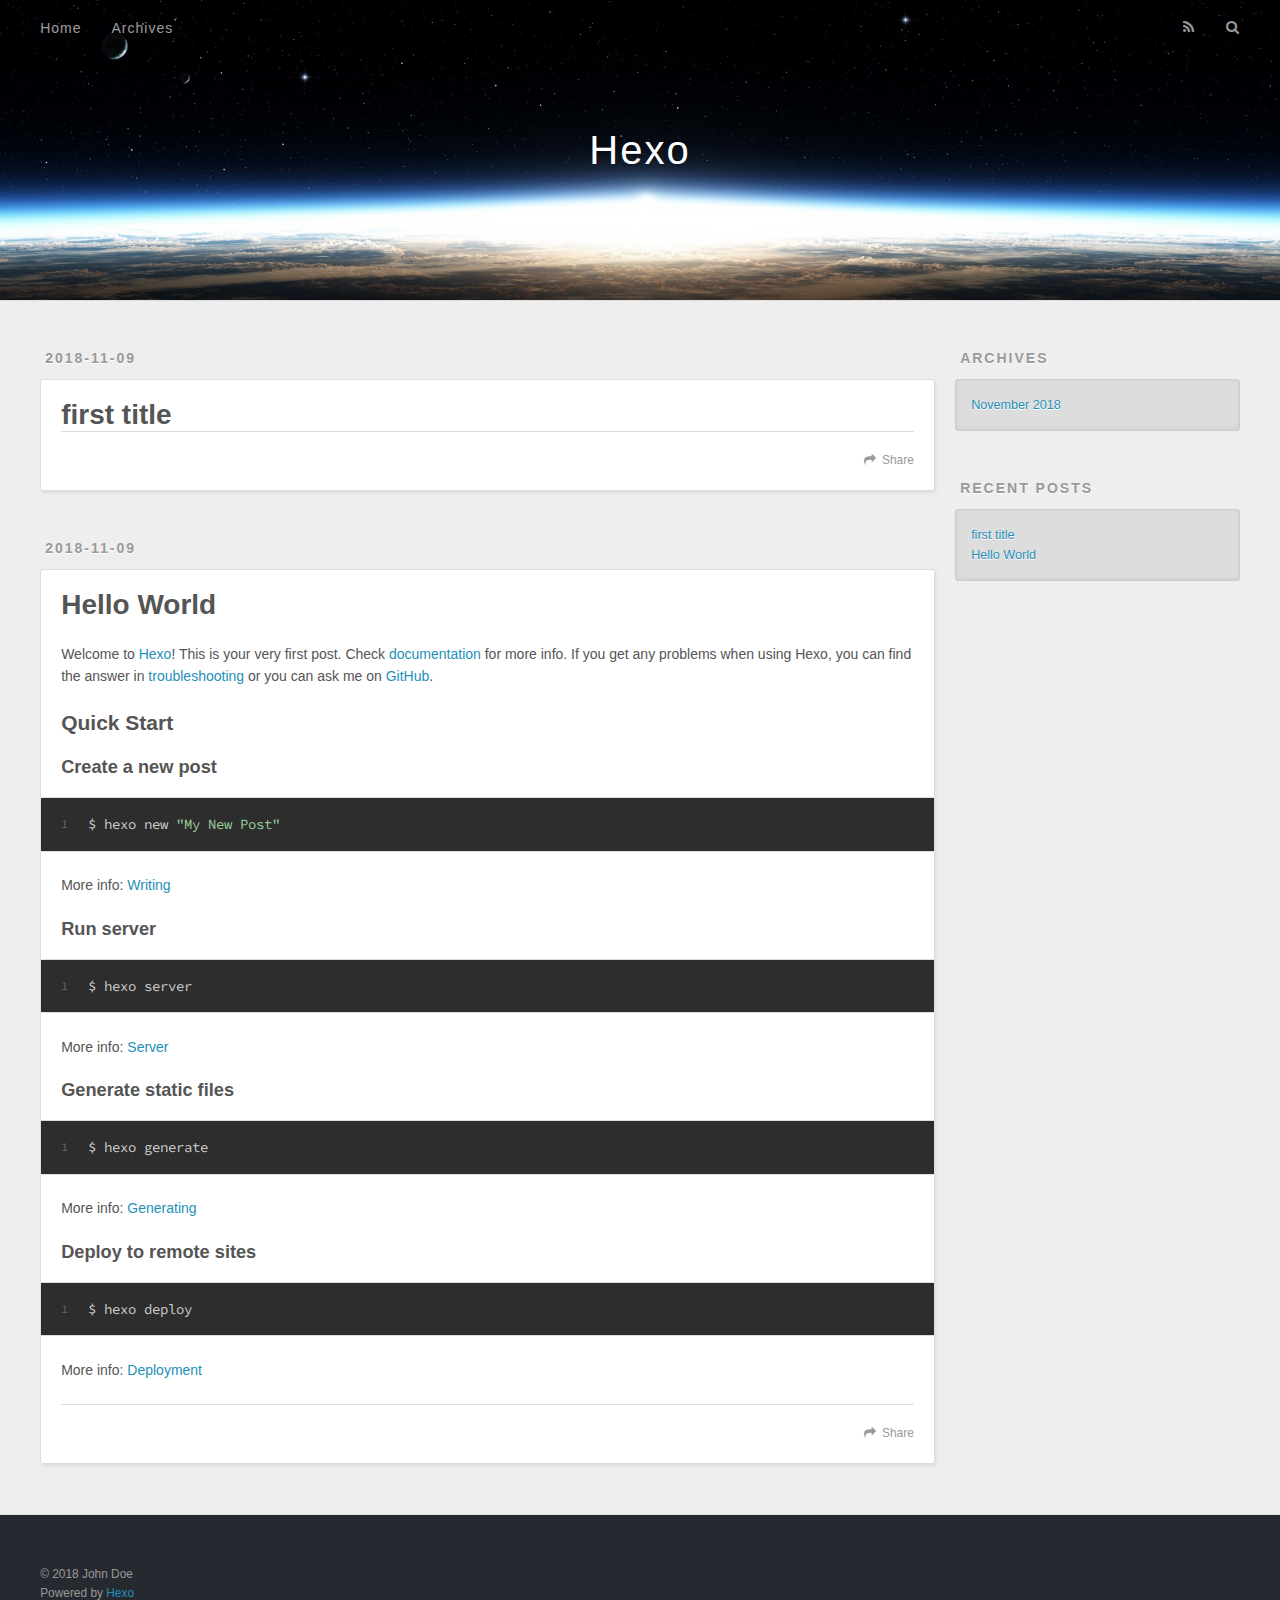
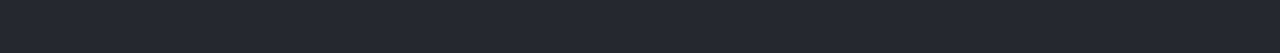
==== index.html @ 7f6982c3 "Site updated: 2018-11-09 21:50:42" ====
<!DOCTYPE html>
<html>
<head><meta name="generator" content="Hexo 3.8.0">
  <meta charset="utf-8">
  

  
  <title>Hexo</title>
  <meta name="viewport" content="width=device-width, initial-scale=1, maximum-scale=1">
  <meta property="og:type" content="website">
<meta property="og:title" content="Hexo">
<meta property="og:url" content="http://yoursite.com/index.html">
<meta property="og:site_name" content="Hexo">
<meta property="og:locale" content="default">
<meta name="twitter:card" content="summary">
<meta name="twitter:title" content="Hexo">
  
    <link rel="alternate" href="/atom.xml" title="Hexo" type="application/atom+xml">
  
  
    <link rel="icon" href="/favicon.png">
  
  
    <link href="//fonts.googleapis.com/css?family=Source+Code+Pro" rel="stylesheet" type="text/css">
  
  <link rel="stylesheet" href="/css/style.css">
</head>
</html>
<body>
  <div id="container">
    <div id="wrap">
      <header id="header">
  <div id="banner"></div>
  <div id="header-outer" class="outer">
    <div id="header-title" class="inner">
      <h1 id="logo-wrap">
        <a href="/" id="logo">Hexo</a>
      </h1>
      
    </div>
    <div id="header-inner" class="inner">
      <nav id="main-nav">
        <a id="main-nav-toggle" class="nav-icon"></a>
        
          <a class="main-nav-link" href="/">Home</a>
        
          <a class="main-nav-link" href="/archives">Archives</a>
        
      </nav>
      <nav id="sub-nav">
        
          <a id="nav-rss-link" class="nav-icon" href="/atom.xml" title="RSS Feed"></a>
        
        <a id="nav-search-btn" class="nav-icon" title="Search"></a>
      </nav>
      <div id="search-form-wrap">
        <form action="//google.com/search" method="get" accept-charset="UTF-8" class="search-form"><input type="search" name="q" class="search-form-input" placeholder="Search"><button type="submit" class="search-form-submit">&#xF002;</button><input type="hidden" name="sitesearch" value="http://yoursite.com"></form>
      </div>
    </div>
  </div>
</header>
      <div class="outer">
        <section id="main">
  
    <article id="post-first-title" class="article article-type-post" itemscope="" itemprop="blogPost">
  <div class="article-meta">
    <a href="/2018/11/09/first-title/" class="article-date">
  <time datetime="2018-11-09T13:42:24.000Z" itemprop="datePublished">2018-11-09</time>
</a>
    
  </div>
  <div class="article-inner">
    
    
      <header class="article-header">
        
  
    <h1 itemprop="name">
      <a class="article-title" href="/2018/11/09/first-title/">first title</a>
    </h1>
  

      </header>
    
    <div class="article-entry" itemprop="articleBody">
      
        
      
    </div>
    <footer class="article-footer">
      <a data-url="http://yoursite.com/2018/11/09/first-title/" data-id="cjoa2uytl0000l8udm17j9s1n" class="article-share-link">Share</a>
      
      
    </footer>
  </div>
  
</article>


  
    <article id="post-hello-world" class="article article-type-post" itemscope="" itemprop="blogPost">
  <div class="article-meta">
    <a href="/2018/11/09/hello-world/" class="article-date">
  <time datetime="2018-11-09T13:32:40.208Z" itemprop="datePublished">2018-11-09</time>
</a>
    
  </div>
  <div class="article-inner">
    
    
      <header class="article-header">
        
  
    <h1 itemprop="name">
      <a class="article-title" href="/2018/11/09/hello-world/">Hello World</a>
    </h1>
  

      </header>
    
    <div class="article-entry" itemprop="articleBody">
      
        <p>Welcome to <a href="https://hexo.io/" target="_blank" rel="noopener">Hexo</a>! This is your very first post. Check <a href="https://hexo.io/docs/" target="_blank" rel="noopener">documentation</a> for more info. If you get any problems when using Hexo, you can find the answer in <a href="https://hexo.io/docs/troubleshooting.html" target="_blank" rel="noopener">troubleshooting</a> or you can ask me on <a href="https://github.com/hexojs/hexo/issues" target="_blank" rel="noopener">GitHub</a>.</p>
<h2 id="Quick-Start"><a href="#Quick-Start" class="headerlink" title="Quick Start"></a>Quick Start</h2><h3 id="Create-a-new-post"><a href="#Create-a-new-post" class="headerlink" title="Create a new post"></a>Create a new post</h3><figure class="highlight bash"><table><tr><td class="gutter"><pre><span class="line">1</span><br></pre></td><td class="code"><pre><span class="line">$ hexo new <span class="string">"My New Post"</span></span><br></pre></td></tr></table></figure>
<p>More info: <a href="https://hexo.io/docs/writing.html" target="_blank" rel="noopener">Writing</a></p>
<h3 id="Run-server"><a href="#Run-server" class="headerlink" title="Run server"></a>Run server</h3><figure class="highlight bash"><table><tr><td class="gutter"><pre><span class="line">1</span><br></pre></td><td class="code"><pre><span class="line">$ hexo server</span><br></pre></td></tr></table></figure>
<p>More info: <a href="https://hexo.io/docs/server.html" target="_blank" rel="noopener">Server</a></p>
<h3 id="Generate-static-files"><a href="#Generate-static-files" class="headerlink" title="Generate static files"></a>Generate static files</h3><figure class="highlight bash"><table><tr><td class="gutter"><pre><span class="line">1</span><br></pre></td><td class="code"><pre><span class="line">$ hexo generate</span><br></pre></td></tr></table></figure>
<p>More info: <a href="https://hexo.io/docs/generating.html" target="_blank" rel="noopener">Generating</a></p>
<h3 id="Deploy-to-remote-sites"><a href="#Deploy-to-remote-sites" class="headerlink" title="Deploy to remote sites"></a>Deploy to remote sites</h3><figure class="highlight bash"><table><tr><td class="gutter"><pre><span class="line">1</span><br></pre></td><td class="code"><pre><span class="line">$ hexo deploy</span><br></pre></td></tr></table></figure>
<p>More info: <a href="https://hexo.io/docs/deployment.html" target="_blank" rel="noopener">Deployment</a></p>

      
    </div>
    <footer class="article-footer">
      <a data-url="http://yoursite.com/2018/11/09/hello-world/" data-id="cjoa2uyu70001l8udv2x98bsx" class="article-share-link">Share</a>
      
      
    </footer>
  </div>
  
</article>


  


</section>
        
          <aside id="sidebar">
  
    

  
    

  
    
  
    
  <div class="widget-wrap">
    <h3 class="widget-title">Archives</h3>
    <div class="widget">
      <ul class="archive-list"><li class="archive-list-item"><a class="archive-list-link" href="/archives/2018/11/">November 2018</a></li></ul>
    </div>
  </div>


  
    
  <div class="widget-wrap">
    <h3 class="widget-title">Recent Posts</h3>
    <div class="widget">
      <ul>
        
          <li>
            <a href="/2018/11/09/first-title/">first title</a>
          </li>
        
          <li>
            <a href="/2018/11/09/hello-world/">Hello World</a>
          </li>
        
      </ul>
    </div>
  </div>

  
</aside>
        
      </div>
      <footer id="footer">
  
  <div class="outer">
    <div id="footer-info" class="inner">
      &copy; 2018 John Doe<br>
      Powered by <a href="http://hexo.io/" target="_blank">Hexo</a>
    </div>
  </div>
</footer>
    </div>
    <nav id="mobile-nav">
  
    <a href="/" class="mobile-nav-link">Home</a>
  
    <a href="/archives" class="mobile-nav-link">Archives</a>
  
</nav>
    

<script src="//ajax.googleapis.com/ajax/libs/jquery/2.0.3/jquery.min.js"></script>


  <link rel="stylesheet" href="/fancybox/jquery.fancybox.css">
  <script src="/fancybox/jquery.fancybox.pack.js"></script>


<script src="/js/script.js"></script>



  </div>
</body>
</html>
---- css/style.css ----
body {
  width: 100%;
}
body:before,
body:after {
  content: "";
  display: table;
}
body:after {
  clear: both;
}
html,
body,
div,
span,
applet,
object,
iframe,
h1,
h2,
h3,
h4,
h5,
h6,
p,
blockquote,
pre,
a,
abbr,
acronym,
address,
big,
cite,
code,
del,
dfn,
em,
img,
ins,
kbd,
q,
s,
samp,
small,
strike,
strong,
sub,
sup,
tt,
var,
dl,
dt,
dd,
ol,
ul,
li,
fieldset,
form,
label,
legend,
table,
caption,
tbody,
tfoot,
thead,
tr,
th,
td {
  margin: 0;
  padding: 0;
  border: 0;
  outline: 0;
  font-weight: inherit;
  font-style: inherit;
  font-family: inherit;
  font-size: 100%;
  vertical-align: baseline;
}
body {
  line-height: 1;
  color: #000;
  background: #fff;
}
ol,
ul {
  list-style: none;
}
table {
  border-collapse: separate;
  border-spacing: 0;
  vertical-align: middle;
}
caption,
th,
td {
  text-align: left;
  font-weight: normal;
  vertical-align: middle;
}
a img {
  border: none;
}
input,
button {
  margin: 0;
  padding: 0;
}
input::-moz-focus-inner,
button::-moz-focus-inner {
  border: 0;
  padding: 0;
}
@font-face {
  font-family: FontAwesome;
  font-style: normal;
  font-weight: normal;
  src: url("fonts/fontawesome-webfont.eot?v=#4.0.3");
  src: url("fonts/fontawesome-webfont.eot?#iefix&v=#4.0.3") format("embedded-opentype"), url("fonts/fontawesome-webfont.woff?v=#4.0.3") format("woff"), url("fonts/fontawesome-webfont.ttf?v=#4.0.3") format("truetype"), url("fonts/fontawesome-webfont.svg#fontawesomeregular?v=#4.0.3") format("svg");
}
html,
body,
#container {
  height: 100%;
}
body {
  background: #eee;
  font: 14px -apple-system, BlinkMacSystemFont, "Segoe UI", "Roboto", "Oxygen", "Ubuntu", "Cantarell", "Fira Sans", "Droid Sans", "Helvetica Neue", sans-serif;
  -webkit-text-size-adjust: 100%;
}
.outer {
  max-width: 1220px;
  margin: 0 auto;
  padding: 0 20px;
}
.outer:before,
.outer:after {
  content: "";
  display: table;
}
.outer:after {
  clear: both;
}
.inner {
  display: inline;
  float: left;
  width: 98.33333333333333%;
  margin: 0 0.833333333333333%;
}
.left,
.alignleft {
  float: left;
}
.right,
.alignright {
  float: right;
}
.clear {
  clear: both;
}
#container {
  position: relative;
}
.mobile-nav-on {
  overflow: hidden;
}
#wrap {
  height: 100%;
  width: 100%;
  position: absolute;
  top: 0;
  left: 0;
  -webkit-transition: 0.2s ease-out;
  -moz-transition: 0.2s ease-out;
  -ms-transition: 0.2s ease-out;
  transition: 0.2s ease-out;
  z-index: 1;
  background: #eee;
}
.mobile-nav-on #wrap {
  left: 280px;
}
@media screen and (min-width: 768px) {
  #main {
    display: inline;
    float: left;
    width: 73.33333333333333%;
    margin: 0 0.833333333333333%;
  }
}
.article-date,
.article-category-link,
.archive-year,
.widget-title {
  text-decoration: none;
  text-transform: uppercase;
  letter-spacing: 2px;
  color: #999;
  margin-bottom: 1em;
  margin-left: 5px;
  line-height: 1em;
  text-shadow: 0 1px #fff;
  font-weight: bold;
}
.article-inner,
.archive-article-inner {
  background: #fff;
  -webkit-box-shadow: 1px 2px 3px #ddd;
  box-shadow: 1px 2px 3px #ddd;
  border: 1px solid #ddd;
  border-radius: 3px;
}
.article-entry h1,
.widget h1 {
  font-size: 2em;
}
.article-entry h2,
.widget h2 {
  font-size: 1.5em;
}
.article-entry h3,
.widget h3 {
  font-size: 1.3em;
}
.article-entry h4,
.widget h4 {
  font-size: 1.2em;
}
.article-entry h5,
.widget h5 {
  font-size: 1em;
}
.article-entry h6,
.widget h6 {
  font-size: 1em;
  color: #999;
}
.article-entry hr,
.widget hr {
  border: 1px dashed #ddd;
}
.article-entry strong,
.widget strong {
  font-weight: bold;
}
.article-entry em,
.widget em,
.article-entry cite,
.widget cite {
  font-style: italic;
}
.article-entry sup,
.widget sup,
.article-entry sub,
.widget sub {
  font-size: 0.75em;
  line-height: 0;
  position: relative;
  vertical-align: baseline;
}
.article-entry sup,
.widget sup {
  top: -0.5em;
}
.article-entry sub,
.widget sub {
  bottom: -0.2em;
}
.article-entry small,
.widget small {
  font-size: 0.85em;
}
.article-entry acronym,
.widget acronym,
.article-entry abbr,
.widget abbr {
  border-bottom: 1px dotted;
}
.article-entry ul,
.widget ul,
.article-entry ol,
.widget ol,
.article-entry dl,
.widget dl {
  margin: 0 20px;
  line-height: 1.6em;
}
.article-entry ul ul,
.widget ul ul,
.article-entry ol ul,
.widget ol ul,
.article-entry ul ol,
.widget ul ol,
.article-entry ol ol,
.widget ol ol {
  margin-top: 0;
  margin-bottom: 0;
}
.article-entry ul,
.widget ul {
  list-style: disc;
}
.article-entry ol,
.widget ol {
  list-style: decimal;
}
.article-entry dt,
.widget dt {
  font-weight: bold;
}
#header {
  height: 300px;
  position: relative;
  border-bottom: 1px solid #ddd;
}
#header:before,
#header:after {
  content: "";
  position: absolute;
  left: 0;
  right: 0;
  height: 40px;
}
#header:before {
  top: 0;
  background: -webkit-linear-gradient(rgba(0,0,0,0.2), transparent);
  background: -moz-linear-gradient(rgba(0,0,0,0.2), transparent);
  background: -ms-linear-gradient(rgba(0,0,0,0.2), transparent);
  background: linear-gradient(rgba(0,0,0,0.2), transparent);
}
#header:after {
  bottom: 0;
  background: -webkit-linear-gradient(transparent, rgba(0,0,0,0.2));
  background: -moz-linear-gradient(transparent, rgba(0,0,0,0.2));
  background: -ms-linear-gradient(transparent, rgba(0,0,0,0.2));
  background: linear-gradient(transparent, rgba(0,0,0,0.2));
}
#header-outer {
  height: 100%;
  position: relative;
}
#header-inner {
  position: relative;
  overflow: hidden;
}
#banner {
  position: absolute;
  top: 0;
  left: 0;
  width: 100%;
  height: 100%;
  background: url("images/banner.jpg") center #000;
  -webkit-background-size: cover;
  -moz-background-size: cover;
  background-size: cover;
  z-index: -1;
}
#header-title {
  text-align: center;
  height: 40px;
  position: absolute;
  top: 50%;
  left: 0;
  margin-top: -20px;
}
#logo,
#subtitle {
  text-decoration: none;
  color: #fff;
  font-weight: 300;
  text-shadow: 0 1px 4px rgba(0,0,0,0.3);
}
#logo {
  font-size: 40px;
  line-height: 40px;
  letter-spacing: 2px;
}
#subtitle {
  font-size: 16px;
  line-height: 16px;
  letter-spacing: 1px;
}
#subtitle-wrap {
  margin-top: 16px;
}
#main-nav {
  float: left;
  margin-left: -15px;
}
.nav-icon,
.main-nav-link {
  float: left;
  color: #fff;
  opacity: 0.6;
  text-decoration: none;
  text-shadow: 0 1px rgba(0,0,0,0.2);
  -webkit-transition: opacity 0.2s;
  -moz-transition: opacity 0.2s;
  -ms-transition: opacity 0.2s;
  transition: opacity 0.2s;
  display: block;
  padding: 20px 15px;
}
.nav-icon:hover,
.main-nav-link:hover {
  opacity: 1;
}
.nav-icon {
  font-family: FontAwesome;
  text-align: center;
  font-size: 14px;
  width: 14px;
  height: 14px;
  padding: 20px 15px;
  position: relative;
  cursor: pointer;
}
.main-nav-link {
  font-weight: 300;
  letter-spacing: 1px;
}
@media screen and (max-width: 479px) {
  .main-nav-link {
    display: none;
  }
}
#main-nav-toggle {
  display: none;
}
#main-nav-toggle:before {
  content: "\f0c9";
}
@media screen and (max-width: 479px) {
  #main-nav-toggle {
    display: block;
  }
}
#sub-nav {
  float: right;
  margin-right: -15px;
}
#nav-rss-link:before {
  content: "\f09e";
}
#nav-search-btn:before {
  content: "\f002";
}
#search-form-wrap {
  position: absolute;
  top: 15px;
  width: 150px;
  height: 30px;
  right: -150px;
  opacity: 0;
  -webkit-transition: 0.2s ease-out;
  -moz-transition: 0.2s ease-out;
  -ms-transition: 0.2s ease-out;
  transition: 0.2s ease-out;
}
#search-form-wrap.on {
  opacity: 1;
  right: 0;
}
@media screen and (max-width: 479px) {
  #search-form-wrap {
    width: 100%;
    right: -100%;
  }
}
.search-form {
  position: absolute;
  top: 0;
  left: 0;
  right: 0;
  background: #fff;
  padding: 5px 15px;
  border-radius: 15px;
  -webkit-box-shadow: 0 0 10px rgba(0,0,0,0.3);
  box-shadow: 0 0 10px rgba(0,0,0,0.3);
}
.search-form-input {
  border: none;
  background: none;
  color: #555;
  width: 100%;
  font: 13px -apple-system, BlinkMacSystemFont, "Segoe UI", "Roboto", "Oxygen", "Ubuntu", "Cantarell", "Fira Sans", "Droid Sans", "Helvetica Neue", sans-serif;
  outline: none;
}
.search-form-input::-webkit-search-results-decoration,
.search-form-input::-webkit-search-cancel-button {
  -webkit-appearance: none;
}
.search-form-submit {
  position: absolute;
  top: 50%;
  right: 10px;
  margin-top: -7px;
  font: 13px FontAwesome;
  border: none;
  background: none;
  color: #bbb;
  cursor: pointer;
}
.search-form-submit:hover,
.search-form-submit:focus {
  color: #777;
}
.article {
  margin: 50px 0;
}
.article-inner {
  overflow: hidden;
}
.article-meta:before,
.article-meta:after {
  content: "";
  display: table;
}
.article-meta:after {
  clear: both;
}
.article-date {
  float: left;
}
.article-category {
  float: left;
  line-height: 1em;
  color: #ccc;
  text-shadow: 0 1px #fff;
  margin-left: 8px;
}
.article-category:before {
  content: "\2022";
}
.article-category-link {
  margin: 0 12px 1em;
}
.article-header {
  padding: 20px 20px 0;
}
.article-title {
  text-decoration: none;
  font-size: 2em;
  font-weight: bold;
  color: #555;
  line-height: 1.1em;
  -webkit-transition: color 0.2s;
  -moz-transition: color 0.2s;
  -ms-transition: color 0.2s;
  transition: color 0.2s;
}
a.article-title:hover {
  color: #258fb8;
}
.article-entry {
  color: #555;
  padding: 0 20px;
}
.article-entry:before,
.article-entry:after {
  content: "";
  display: table;
}
.article-entry:after {
  clear: both;
}
.article-entry p,
.article-entry table {
  line-height: 1.6em;
  margin: 1.6em 0;
}
.article-entry h1,
.article-entry h2,
.article-entry h3,
.article-entry h4,
.article-entry h5,
.article-entry h6 {
  font-weight: bold;
}
.article-entry h1,
.article-entry h2,
.article-entry h3,
.article-entry h4,
.article-entry h5,
.article-entry h6 {
  line-height: 1.1em;
  margin: 1.1em 0;
}
.article-entry a {
  color: #258fb8;
  text-decoration: none;
}
.article-entry a:hover {
  text-decoration: underline;
}
.article-entry ul,
.article-entry ol,
.article-entry dl {
  margin-top: 1.6em;
  margin-bottom: 1.6em;
}
.article-entry img,
.article-entry video {
  max-width: 100%;
  height: auto;
  display: block;
  margin: auto;
}
.article-entry iframe {
  border: none;
}
.article-entry table {
  width: 100%;
  border-collapse: collapse;
  border-spacing: 0;
}
.article-entry th {
  font-weight: bold;
  border-bottom: 3px solid #ddd;
  padding-bottom: 0.5em;
}
.article-entry td {
  border-bottom: 1px solid #ddd;
  padding: 10px 0;
}
.article-entry blockquote {
  font-family: Georgia, "Times New Roman", serif;
  font-size: 1.4em;
  margin: 1.6em 20px;
  text-align: center;
}
.article-entry blockquote footer {
  font-size: 14px;
  margin: 1.6em 0;
  font-family: -apple-system, BlinkMacSystemFont, "Segoe UI", "Roboto", "Oxygen", "Ubuntu", "Cantarell", "Fira Sans", "Droid Sans", "Helvetica Neue", sans-serif;
}
.article-entry blockquote footer cite:before {
  content: "—";
  padding: 0 0.5em;
}
.article-entry .pullquote {
  text-align: left;
  width: 45%;
  margin: 0;
}
.article-entry .pullquote.left {
  margin-left: 0.5em;
  margin-right: 1em;
}
.article-entry .pullquote.right {
  margin-right: 0.5em;
  margin-left: 1em;
}
.article-entry .caption {
  color: #999;
  display: block;
  font-size: 0.9em;
  margin-top: 0.5em;
  position: relative;
  text-align: center;
}
.article-entry .video-container {
  position: relative;
  padding-top: 56.25%;
  height: 0;
  overflow: hidden;
}
.article-entry .video-container iframe,
.article-entry .video-container object,
.article-entry .video-container embed {
  position: absolute;
  top: 0;
  left: 0;
  width: 100%;
  height: 100%;
  margin-top: 0;
}
.article-more-link a {
  display: inline-block;
  line-height: 1em;
  padding: 6px 15px;
  border-radius: 15px;
  background: #eee;
  color: #999;
  text-shadow: 0 1px #fff;
  text-decoration: none;
}
.article-more-link a:hover {
  background: #258fb8;
  color: #fff;
  text-decoration: none;
  text-shadow: 0 1px #1e7293;
}
.article-footer {
  font-size: 0.85em;
  line-height: 1.6em;
  border-top: 1px solid #ddd;
  padding-top: 1.6em;
  margin: 0 20px 20px;
}
.article-footer:before,
.article-footer:after {
  content: "";
  display: table;
}
.article-footer:after {
  clear: both;
}
.article-footer a {
  color: #999;
  text-decoration: none;
}
.article-footer a:hover {
  color: #555;
}
.article-tag-list-item {
  float: left;
  margin-right: 10px;
}
.article-tag-list-link:before {
  content: "#";
}
.article-comment-link {
  float: right;
}
.article-comment-link:before {
  content: "\f075";
  font-family: FontAwesome;
  padding-right: 8px;
}
.article-share-link {
  cursor: pointer;
  float: right;
  margin-left: 20px;
}
.article-share-link:before {
  content: "\f064";
  font-family: FontAwesome;
  padding-right: 6px;
}
#article-nav {
  position: relative;
}
#article-nav:before,
#article-nav:after {
  content: "";
  display: table;
}
#article-nav:after {
  clear: both;
}
@media screen and (min-width: 768px) {
  #article-nav {
    margin: 50px 0;
  }
  #article-nav:before {
    width: 8px;
    height: 8px;
    position: absolute;
    top: 50%;
    left: 50%;
    margin-top: -4px;
    margin-left: -4px;
    content: "";
    border-radius: 50%;
    background: #ddd;
    -webkit-box-shadow: 0 1px 2px #fff;
    box-shadow: 0 1px 2px #fff;
  }
}
.article-nav-link-wrap {
  text-decoration: none;
  text-shadow: 0 1px #fff;
  color: #999;
  -webkit-box-sizing: border-box;
  -moz-box-sizing: border-box;
  box-sizing: border-box;
  margin-top: 50px;
  text-align: center;
  display: block;
}
.article-nav-link-wrap:hover {
  color: #555;
}
@media screen and (min-width: 768px) {
  .article-nav-link-wrap {
    width: 50%;
    margin-top: 0;
  }
}
@media screen and (min-width: 768px) {
  #article-nav-newer {
    float: left;
    text-align: right;
    padding-right: 20px;
  }
}
@media screen and (min-width: 768px) {
  #article-nav-older {
    float: right;
    text-align: left;
    padding-left: 20px;
  }
}
.article-nav-caption {
  text-transform: uppercase;
  letter-spacing: 2px;
  color: #ddd;
  line-height: 1em;
  font-weight: bold;
}
#article-nav-newer .article-nav-caption {
  margin-right: -2px;
}
.article-nav-title {
  font-size: 0.85em;
  line-height: 1.6em;
  margin-top: 0.5em;
}
.article-share-box {
  position: absolute;
  display: none;
  background: #fff;
  -webkit-box-shadow: 1px 2px 10px rgba(0,0,0,0.2);
  box-shadow: 1px 2px 10px rgba(0,0,0,0.2);
  border-radius: 3px;
  margin-left: -145px;
  overflow: hidden;
  z-index: 1;
}
.article-share-box.on {
  display: block;
}
.article-share-input {
  width: 100%;
  background: none;
  -webkit-box-sizing: border-box;
  -moz-box-sizing: border-box;
  box-sizing: border-box;
  font: 14px -apple-system, BlinkMacSystemFont, "Segoe UI", "Roboto", "Oxygen", "Ubuntu", "Cantarell", "Fira Sans", "Droid Sans", "Helvetica Neue", sans-serif;
  padding: 0 15px;
  color: #555;
  outline: none;
  border: 1px solid #ddd;
  border-radius: 3px 3px 0 0;
  height: 36px;
  line-height: 36px;
}
.article-share-links {
  background: #eee;
}
.article-share-links:before,
.article-share-links:after {
  content: "";
  display: table;
}
.article-share-links:after {
  clear: both;
}
.article-share-twitter,
.article-share-facebook,
.article-share-pinterest,
.article-share-google {
  width: 50px;
  height: 36px;
  display: block;
  float: left;
  position: relative;
  color: #999;
  text-shadow: 0 1px #fff;
}
.article-share-twitter:before,
.article-share-facebook:before,
.article-share-pinterest:before,
.article-share-google:before {
  font-size: 20px;
  font-family: FontAwesome;
  width: 20px;
  height: 20px;
  position: absolute;
  top: 50%;
  left: 50%;
  margin-top: -10px;
  margin-left: -10px;
  text-align: center;
}
.article-share-twitter:hover,
.article-share-facebook:hover,
.article-share-pinterest:hover,
.article-share-google:hover {
  color: #fff;
}
.article-share-twitter:before {
  content: "\f099";
}
.article-share-twitter:hover {
  background: #00aced;
  text-shadow: 0 1px #008abe;
}
.article-share-facebook:before {
  content: "\f09a";
}
.article-share-facebook:hover {
  background: #3b5998;
  text-shadow: 0 1px #2f477a;
}
.article-share-pinterest:before {
  content: "\f0d2";
}
.article-share-pinterest:hover {
  background: #cb2027;
  text-shadow: 0 1px #a21a1f;
}
.article-share-google:before {
  content: "\f0d5";
}
.article-share-google:hover {
  background: #dd4b39;
  text-shadow: 0 1px #be3221;
}
.article-gallery {
  background: #000;
  position: relative;
}
.article-gallery-photos {
  position: relative;
  overflow: hidden;
}
.article-gallery-img {
  display: none;
  max-width: 100%;
}
.article-gallery-img:first-child {
  display: block;
}
.article-gallery-img.loaded {
  position: absolute;
  display: block;
}
.article-gallery-img img {
  display: block;
  max-width: 100%;
  margin: 0 auto;
}
#comments {
  background: #fff;
  -webkit-box-shadow: 1px 2px 3px #ddd;
  box-shadow: 1px 2px 3px #ddd;
  padding: 20px;
  border: 1px solid #ddd;
  border-radius: 3px;
  margin: 50px 0;
}
#comments a {
  color: #258fb8;
}
.archives-wrap {
  margin: 50px 0;
}
.archives:before,
.archives:after {
  content: "";
  display: table;
}
.archives:after {
  clear: both;
}
.archive-year-wrap {
  margin-bottom: 1em;
}
.archives {
  -webkit-column-gap: 10px;
  -moz-column-gap: 10px;
  column-gap: 10px;
}
@media screen and (min-width: 480px) and (max-width: 767px) {
  .archives {
    -webkit-column-count: 2;
    -moz-column-count: 2;
    column-count: 2;
  }
}
@media screen and (min-width: 768px) {
  .archives {
    -webkit-column-count: 3;
    -moz-column-count: 3;
    column-count: 3;
  }
}
.archive-article {
  -webkit-column-break-inside: avoid;
  page-break-inside: avoid;
  overflow: hidden;
  break-inside: avoid-column;
}
.archive-article-inner {
  padding: 10px;
  margin-bottom: 15px;
}
.archive-article-title {
  text-decoration: none;
  font-weight: bold;
  color: #555;
  -webkit-transition: color 0.2s;
  -moz-transition: color 0.2s;
  -ms-transition: color 0.2s;
  transition: color 0.2s;
  line-height: 1.6em;
}
.archive-article-title:hover {
  color: #258fb8;
}
.archive-article-footer {
  margin-top: 1em;
}
.archive-article-date {
  color: #999;
  text-decoration: none;
  font-size: 0.85em;
  line-height: 1em;
  margin-bottom: 0.5em;
  display: block;
}
#page-nav {
  margin: 50px auto;
  background: #fff;
  -webkit-box-shadow: 1px 2px 3px #ddd;
  box-shadow: 1px 2px 3px #ddd;
  border: 1px solid #ddd;
  border-radius: 3px;
  text-align: center;
  color: #999;
  overflow: hidden;
}
#page-nav:before,
#page-nav:after {
  content: "";
  display: table;
}
#page-nav:after {
  clear: both;
}
#page-nav a,
#page-nav span {
  padding: 10px 20px;
  line-height: 1;
  height: 2ex;
}
#page-nav a {
  color: #999;
  text-decoration: none;
}
#page-nav a:hover {
  background: #999;
  color: #fff;
}
#page-nav .prev {
  float: left;
}
#page-nav .next {
  float: right;
}
#page-nav .page-number {
  display: inline-block;
}
@media screen and (max-width: 479px) {
  #page-nav .page-number {
    display: none;
  }
}
#page-nav .current {
  color: #555;
  font-weight: bold;
}
#page-nav .space {
  color: #ddd;
}
#footer {
  background: #262a30;
  padding: 50px 0;
  border-top: 1px solid #ddd;
  color: #999;
}
#footer a {
  color: #258fb8;
  text-decoration: none;
}
#footer a:hover {
  text-decoration: underline;
}
#footer-info {
  line-height: 1.6em;
  font-size: 0.85em;
}
.article-entry pre,
.article-entry .highlight {
  background: #2d2d2d;
  margin: 0 -20px;
  padding: 15px 20px;
  border-style: solid;
  border-color: #ddd;
  border-width: 1px 0;
  overflow: auto;
  color: #ccc;
  line-height: 22.400000000000002px;
}
.article-entry .highlight .gutter pre,
.article-entry .gist .gist-file .gist-data .line-numbers {
  color: #666;
  font-size: 0.85em;
}
.article-entry pre,
.article-entry code {
  font-family: "Source Code Pro", Consolas, Monaco, Menlo, Consolas, monospace;
}
.article-entry code {
  background: #eee;
  text-shadow: 0 1px #fff;
  padding: 0 0.3em;
}
.article-entry pre code {
  background: none;
  text-shadow: none;
  padding: 0;
}
.article-entry .highlight pre {
  border: none;
  margin: 0;
  padding: 0;
}
.article-entry .highlight table {
  margin: 0;
  width: auto;
}
.article-entry .highlight td {
  border: none;
  padding: 0;
}
.article-entry .highlight figcaption {
  font-size: 0.85em;
  color: #999;
  line-height: 1em;
  margin-bottom: 1em;
}
.article-entry .highlight figcaption:before,
.article-entry .highlight figcaption:after {
  content: "";
  display: table;
}
.article-entry .highlight figcaption:after {
  clear: both;
}
.article-entry .highlight figcaption a {
  float: right;
}
.article-entry .highlight .gutter pre {
  text-align: right;
  padding-right: 20px;
}
.article-entry .highlight .line {
  height: 22.400000000000002px;
}
.article-entry .highlight .line.marked {
  background: #515151;
}
.article-entry .gist {
  margin: 0 -20px;
  border-style: solid;
  border-color: #ddd;
  border-width: 1px 0;
  background: #2d2d2d;
  padding: 15px 20px 15px 0;
}
.article-entry .gist .gist-file {
  border: none;
  font-family: "Source Code Pro", Consolas, Monaco, Menlo, Consolas, monospace;
  margin: 0;
}
.article-entry .gist .gist-file .gist-data {
  background: none;
  border: none;
}
.article-entry .gist .gist-file .gist-data .line-numbers {
  background: none;
  border: none;
  padding: 0 20px 0 0;
}
.article-entry .gist .gist-file .gist-data .line-data {
  padding: 0 !important;
}
.article-entry .gist .gist-file .highlight {
  margin: 0;
  padding: 0;
  border: none;
}
.article-entry .gist .gist-file .gist-meta {
  background: #2d2d2d;
  color: #999;
  font: 0.85em -apple-system, BlinkMacSystemFont, "Segoe UI", "Roboto", "Oxygen", "Ubuntu", "Cantarell", "Fira Sans", "Droid Sans", "Helvetica Neue", sans-serif;
  text-shadow: 0 0;
  padding: 0;
  margin-top: 1em;
  margin-left: 20px;
}
.article-entry .gist .gist-file .gist-meta a {
  color: #258fb8;
  font-weight: normal;
}
.article-entry .gist .gist-file .gist-meta a:hover {
  text-decoration: underline;
}
pre .comment,
pre .title {
  color: #999;
}
pre .variable,
pre .attribute,
pre .tag,
pre .regexp,
pre .ruby .constant,
pre .xml .tag .title,
pre .xml .pi,
pre .xml .doctype,
pre .html .doctype,
pre .css .id,
pre .css .class,
pre .css .pseudo {
  color: #f2777a;
}
pre .number,
pre .preprocessor,
pre .built_in,
pre .literal,
pre .params,
pre .constant {
  color: #f99157;
}
pre .class,
pre .ruby .class .title,
pre .css .rules .attribute {
  color: #9c9;
}
pre .string,
pre .value,
pre .inheritance,
pre .header,
pre .ruby .symbol,
pre .xml .cdata {
  color: #9c9;
}
pre .css .hexcolor {
  color: #6cc;
}
pre .function,
pre .python .decorator,
pre .python .title,
pre .ruby .function .title,
pre .ruby .title .keyword,
pre .perl .sub,
pre .javascript .title,
pre .coffeescript .title {
  color: #69c;
}
pre .keyword,
pre .javascript .function {
  color: #c9c;
}
@media screen and (max-width: 479px) {
  #mobile-nav {
    position: absolute;
    top: 0;
    left: 0;
    width: 280px;
    height: 100%;
    background: #191919;
    border-right: 1px solid #fff;
  }
}
@media screen and (max-width: 479px) {
  .mobile-nav-link {
    display: block;
    color: #999;
    text-decoration: none;
    padding: 15px 20px;
    font-weight: bold;
  }
  .mobile-nav-link:hover {
    color: #fff;
  }
}
@media screen and (min-width: 768px) {
  #sidebar {
    display: inline;
    float: left;
    width: 23.333333333333332%;
    margin: 0 0.833333333333333%;
  }
}
.widget-wrap {
  margin: 50px 0;
}
.widget {
  color: #777;
  text-shadow: 0 1px #fff;
  background: #ddd;
  -webkit-box-shadow: 0 -1px 4px #ccc inset;
  box-shadow: 0 -1px 4px #ccc inset;
  border: 1px solid #ccc;
  padding: 15px;
  border-radius: 3px;
}
.widget a {
  color: #258fb8;
  text-decoration: none;
}
.widget a:hover {
  text-decoration: underline;
}
.widget ul ul,
.widget ol ul,
.widget dl ul,
.widget ul ol,
.widget ol ol,
.widget dl ol,
.widget ul dl,
.widget ol dl,
.widget dl dl {
  margin-left: 15px;
  list-style: disc;
}
.widget {
  line-height: 1.6em;
  word-wrap: break-word;
  font-size: 0.9em;
}
.widget ul,
.widget ol {
  list-style: none;
  margin: 0;
}
.widget ul ul,
.widget ol ul,
.widget ul ol,
.widget ol ol {
  margin: 0 20px;
}
.widget ul ul,
.widget ol ul {
  list-style: disc;
}
.widget ul ol,
.widget ol ol {
  list-style: decimal;
}
.category-list-count,
.tag-list-count,
.archive-list-count {
  padding-left: 5px;
  color: #999;
  font-size: 0.85em;
}
.category-list-count:before,
.tag-list-count:before,
.archive-list-count:before {
  content: "(";
}
.category-list-count:after,
.tag-list-count:after,
.archive-list-count:after {
  content: ")";
}
.tagcloud a {
  margin-right: 5px;
  display: inline-block;
}
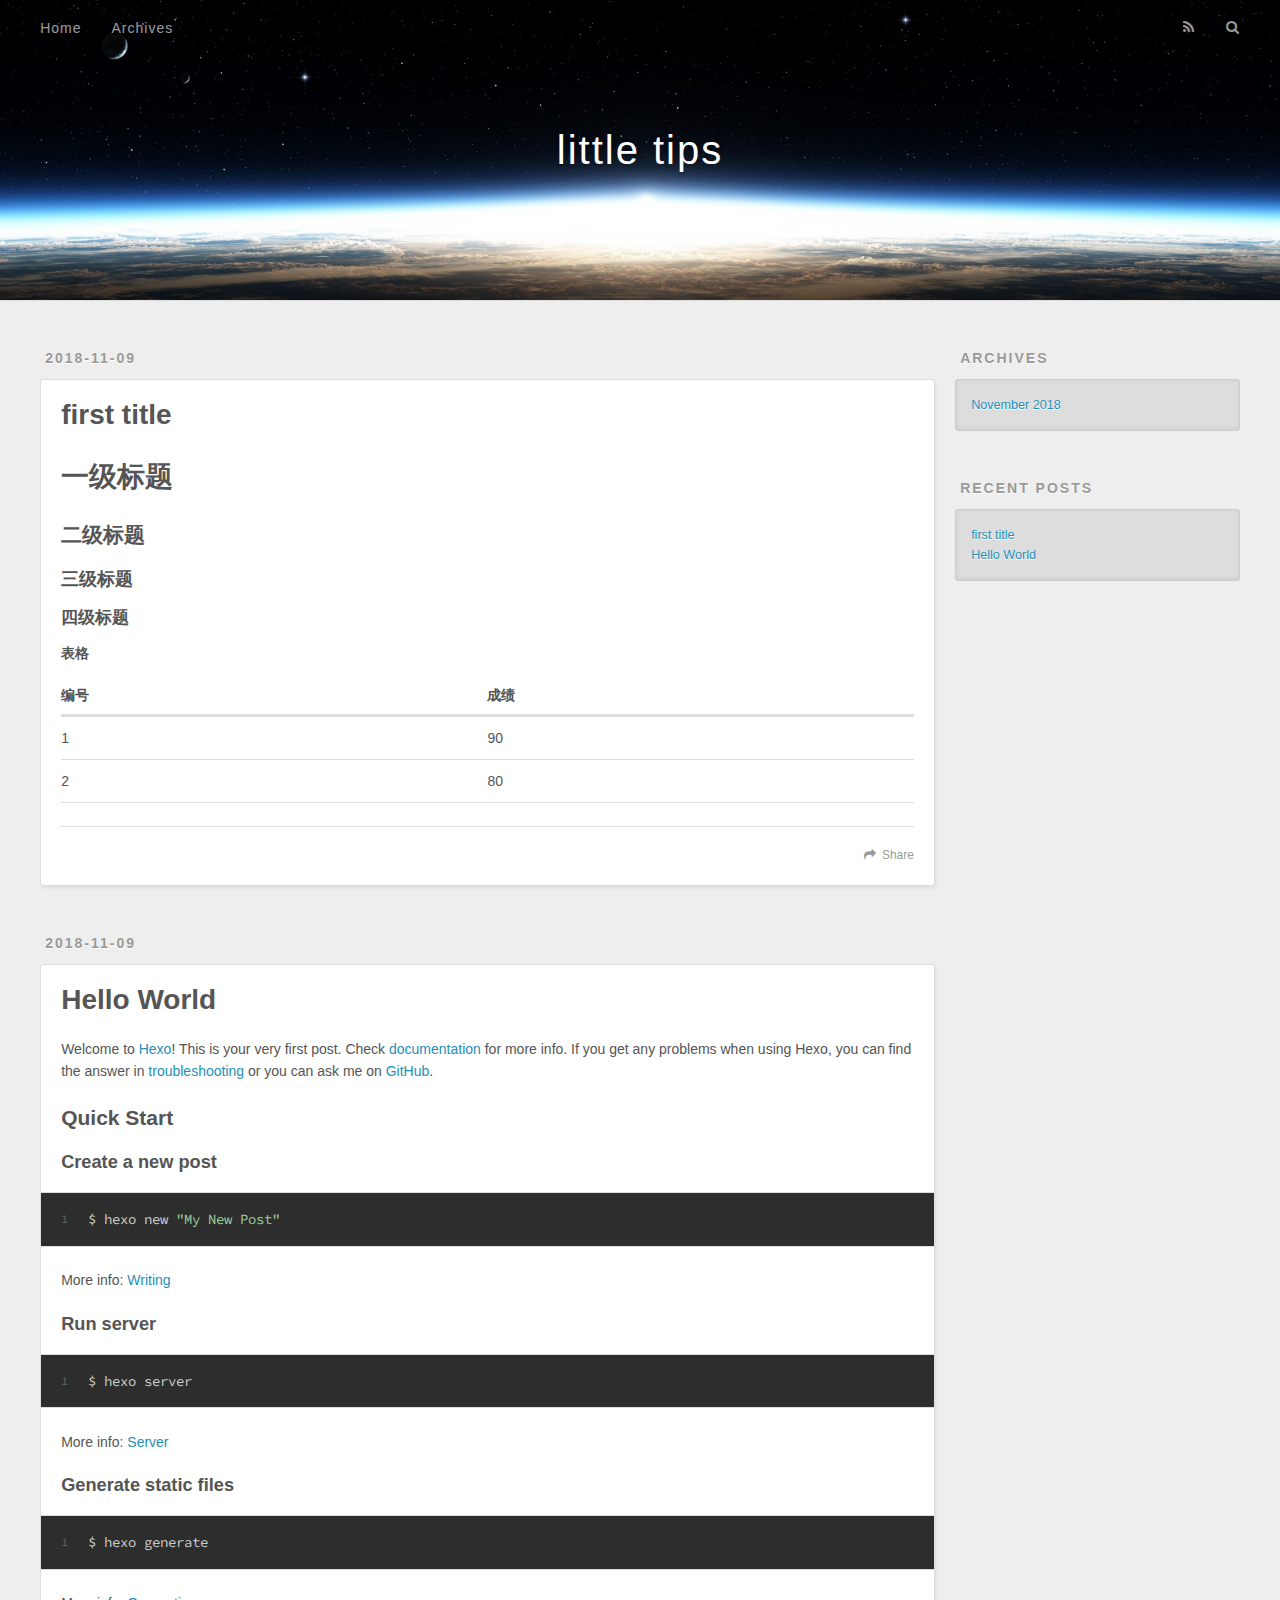
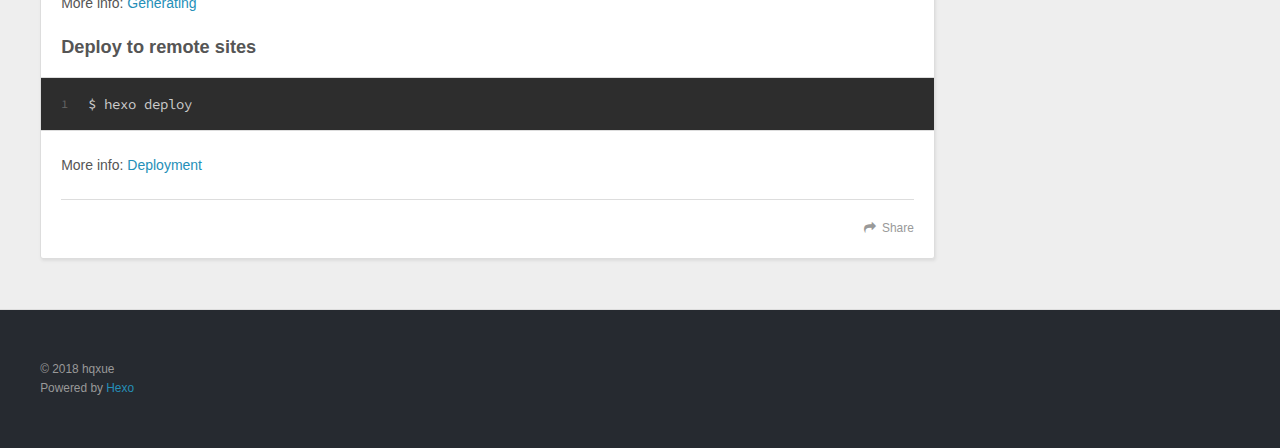
==== commit d9ef5de0: "Site updated: 2018-11-10 14:16:42" ====
--- a/index.html
+++ b/index.html
@@ -5,17 +5,17 @@
   
 
   
-  <title>Hexo</title>
+  <title>little tips</title>
   <meta name="viewport" content="width=device-width, initial-scale=1, maximum-scale=1">
   <meta property="og:type" content="website">
-<meta property="og:title" content="Hexo">
+<meta property="og:title" content="little tips">
 <meta property="og:url" content="http://yoursite.com/index.html">
-<meta property="og:site_name" content="Hexo">
+<meta property="og:site_name" content="little tips">
 <meta property="og:locale" content="default">
 <meta name="twitter:card" content="summary">
-<meta name="twitter:title" content="Hexo">
-  
-    <link rel="alternate" href="/atom.xml" title="Hexo" type="application/atom+xml">
+<meta name="twitter:title" content="little tips">
+  
+    <link rel="alternate" href="/atom.xml" title="little tips" type="application/atom+xml">
   
   
     <link rel="icon" href="/favicon.png">
@@ -34,7 +34,7 @@
   <div id="header-outer" class="outer">
     <div id="header-title" class="inner">
       <h1 id="logo-wrap">
-        <a href="/" id="logo">Hexo</a>
+        <a href="/" id="logo">little tips</a>
       </h1>
       
     </div>
@@ -84,11 +84,29 @@
     
     <div class="article-entry" itemprop="articleBody">
       
-        
+        <h1 id="一级标题"><a href="#一级标题" class="headerlink" title="一级标题"></a>一级标题</h1><h2 id="二级标题"><a href="#二级标题" class="headerlink" title="二级标题"></a>二级标题</h2><h3 id="三级标题"><a href="#三级标题" class="headerlink" title="三级标题"></a>三级标题</h3><h4 id="四级标题"><a href="#四级标题" class="headerlink" title="四级标题"></a>四级标题</h4><h5 id="表格"><a href="#表格" class="headerlink" title="表格"></a>表格</h5><table>
+<thead>
+<tr>
+<th>编号</th>
+<th>成绩</th>
+</tr>
+</thead>
+<tbody>
+<tr>
+<td>1</td>
+<td>90</td>
+</tr>
+<tr>
+<td>2</td>
+<td>80</td>
+</tr>
+</tbody>
+</table>
+
       
     </div>
     <footer class="article-footer">
-      <a data-url="http://yoursite.com/2018/11/09/first-title/" data-id="cjoa2uytl0000l8udm17j9s1n" class="article-share-link">Share</a>
+      <a data-url="http://yoursite.com/2018/11/09/first-title/" data-id="cjoay2cc80000jcudoaz38ueq" class="article-share-link">Share</a>
       
       
     </footer>
@@ -133,7 +151,7 @@
       
     </div>
     <footer class="article-footer">
-      <a data-url="http://yoursite.com/2018/11/09/hello-world/" data-id="cjoa2uyu70001l8udv2x98bsx" class="article-share-link">Share</a>
+      <a data-url="http://yoursite.com/2018/11/09/hello-world/" data-id="cjoay2ccf0001jcudpjpdrqd4" class="article-share-link">Share</a>
       
       
     </footer>
@@ -193,7 +211,7 @@
   
   <div class="outer">
     <div id="footer-info" class="inner">
-      &copy; 2018 John Doe<br>
+      &copy; 2018 hqxue<br>
       Powered by <a href="http://hexo.io/" target="_blank">Hexo</a>
     </div>
   </div>
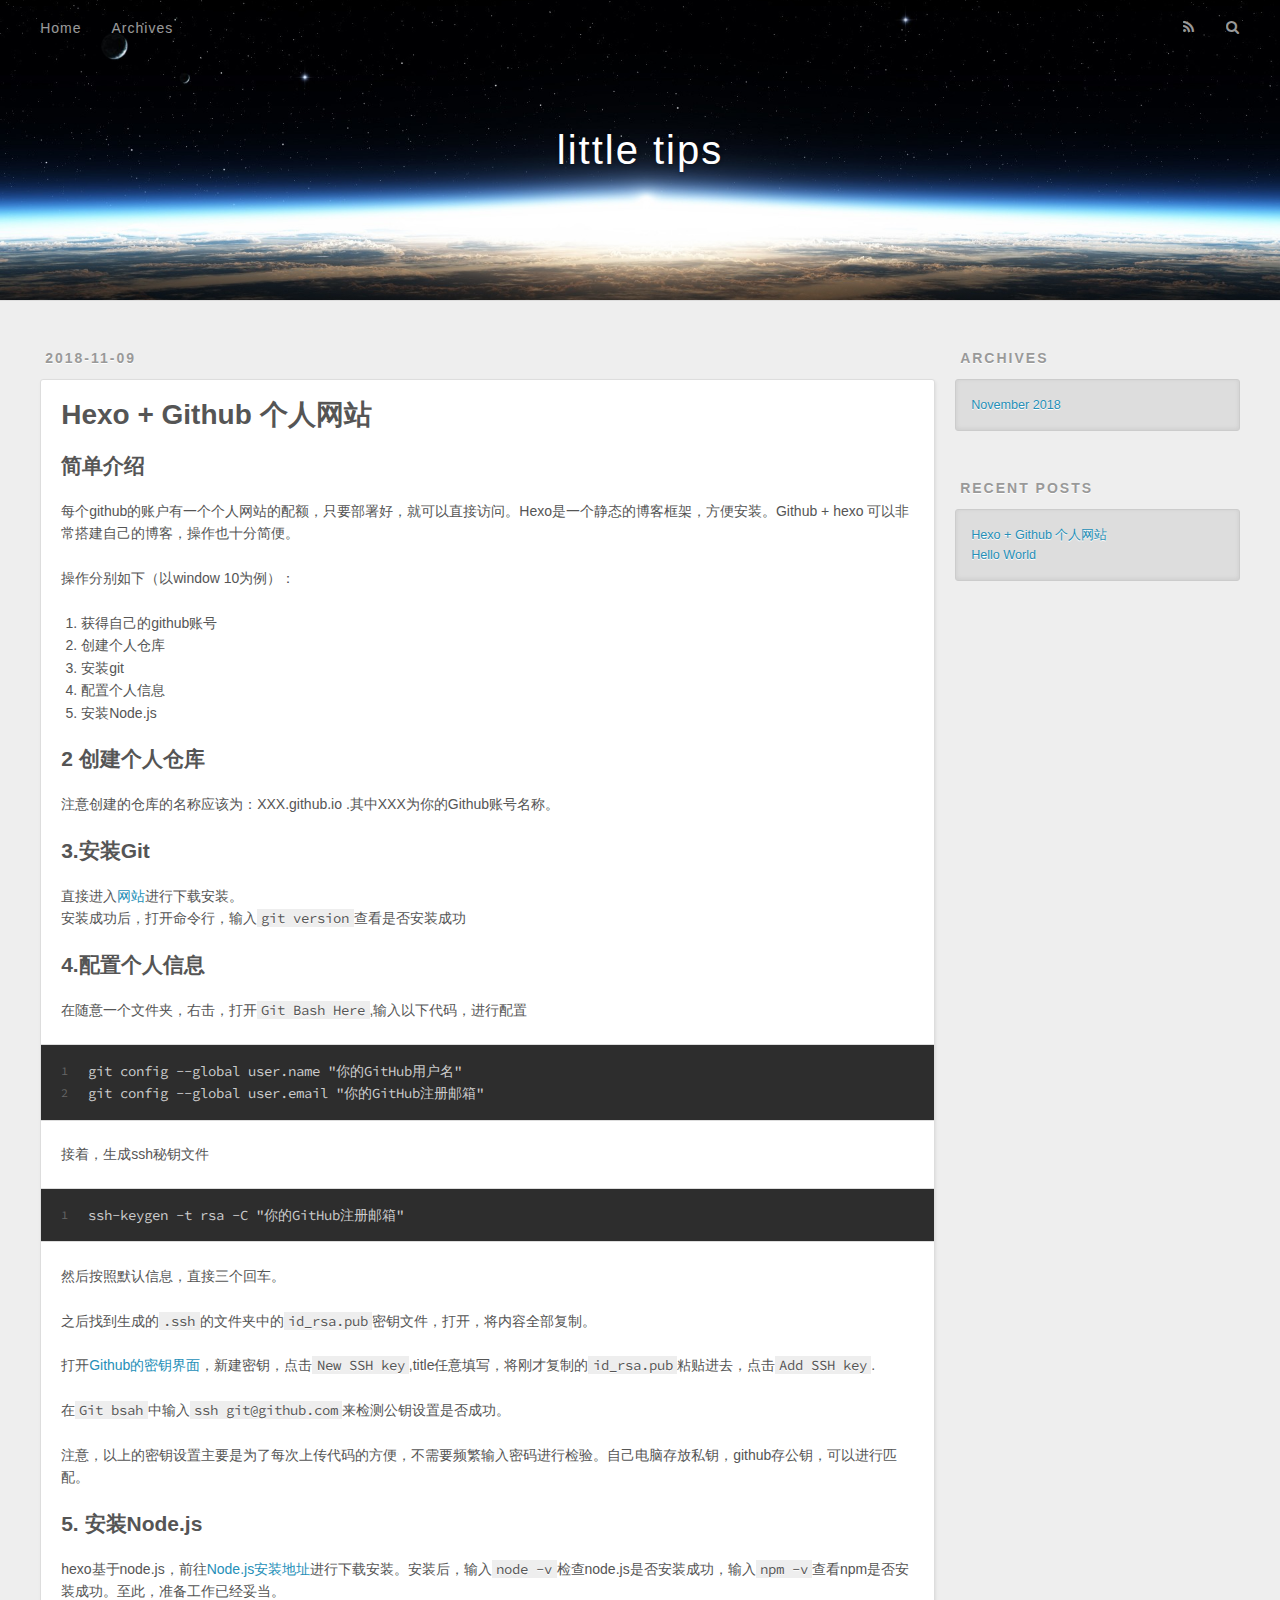
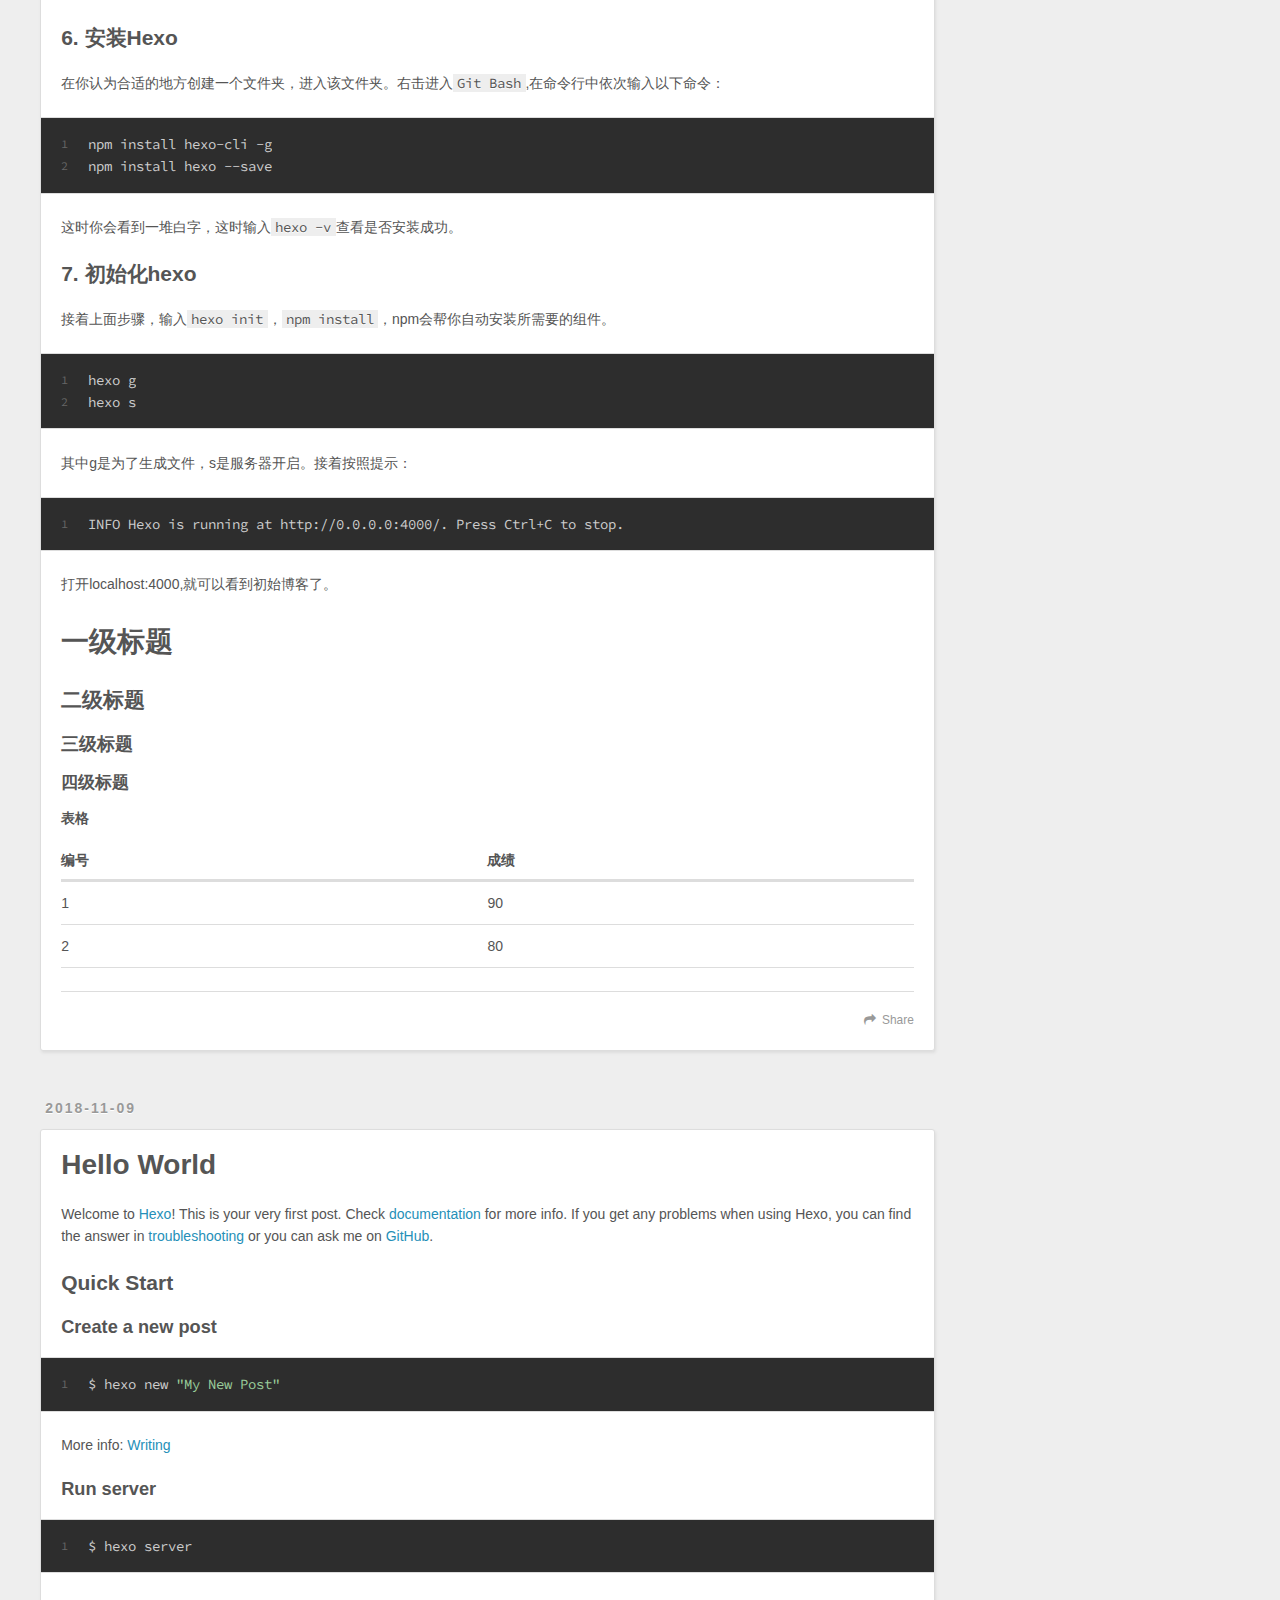
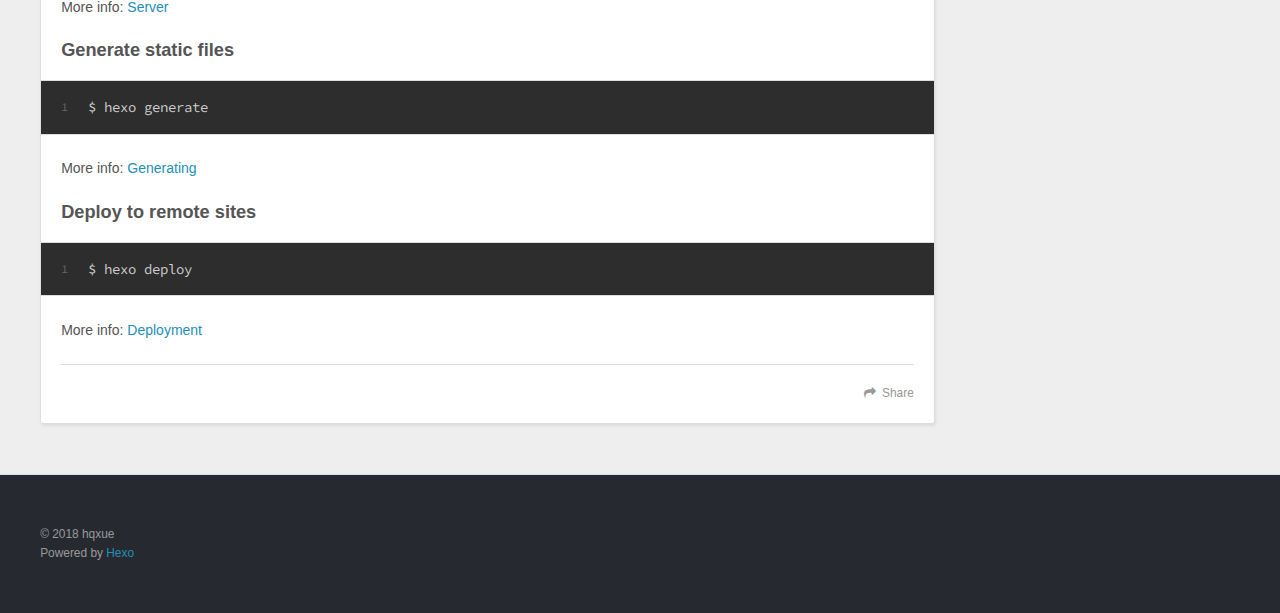
==== commit 4aad0bc2: "Site updated: 2018-11-10 14:18:48" ====
--- a/index.html
+++ b/index.html
@@ -76,7 +76,7 @@
         
   
     <h1 itemprop="name">
-      <a class="article-title" href="/2018/11/09/first-title/">first title</a>
+      <a class="article-title" href="/2018/11/09/first-title/">Hexo + Github 个人网站</a>
     </h1>
   
 
@@ -84,7 +84,31 @@
     
     <div class="article-entry" itemprop="articleBody">
       
-        <h1 id="一级标题"><a href="#一级标题" class="headerlink" title="一级标题"></a>一级标题</h1><h2 id="二级标题"><a href="#二级标题" class="headerlink" title="二级标题"></a>二级标题</h2><h3 id="三级标题"><a href="#三级标题" class="headerlink" title="三级标题"></a>三级标题</h3><h4 id="四级标题"><a href="#四级标题" class="headerlink" title="四级标题"></a>四级标题</h4><h5 id="表格"><a href="#表格" class="headerlink" title="表格"></a>表格</h5><table>
+        <h2 id="简单介绍"><a href="#简单介绍" class="headerlink" title="简单介绍"></a>简单介绍</h2><p>每个github的账户有一个个人网站的配额，只要部署好，就可以直接访问。Hexo是一个静态的博客框架，方便安装。Github + hexo 可以非常搭建自己的博客，操作也十分简便。</p>
+<p>操作分别如下（以window 10为例）：</p>
+<ol>
+<li>获得自己的github账号</li>
+<li>创建个人仓库</li>
+<li>安装git </li>
+<li>配置个人信息</li>
+<li>安装Node.js</li>
+</ol>
+<h2 id="2-创建个人仓库"><a href="#2-创建个人仓库" class="headerlink" title="2 创建个人仓库"></a>2 创建个人仓库</h2><p>注意创建的仓库的名称应该为：XXX.github.io .其中XXX为你的Github账号名称。</p>
+<h2 id="3-安装Git"><a href="#3-安装Git" class="headerlink" title="3.安装Git"></a>3.安装Git</h2><p>直接进入<a href="https://git-scm.com/download/win" target="_blank" rel="noopener">网站</a>进行下载安装。<br>安装成功后，打开命令行，输入<code>git version</code>查看是否安装成功</p>
+<h2 id="4-配置个人信息"><a href="#4-配置个人信息" class="headerlink" title="4.配置个人信息"></a>4.配置个人信息</h2><p>在随意一个文件夹，右击，打开<code>Git Bash Here</code>,输入以下代码，进行配置<br><figure class="highlight plain"><table><tr><td class="gutter"><pre><span class="line">1</span><br><span class="line">2</span><br></pre></td><td class="code"><pre><span class="line">git config --global user.name &quot;你的GitHub用户名&quot;</span><br><span class="line">git config --global user.email &quot;你的GitHub注册邮箱&quot;</span><br></pre></td></tr></table></figure></p>
+<p>接着，生成ssh秘钥文件<br><figure class="highlight plain"><table><tr><td class="gutter"><pre><span class="line">1</span><br></pre></td><td class="code"><pre><span class="line">ssh-keygen -t rsa -C &quot;你的GitHub注册邮箱&quot;</span><br></pre></td></tr></table></figure></p>
+<p>然后按照默认信息，直接三个回车。</p>
+<p>之后找到生成的<code>.ssh</code>的文件夹中的<code>id_rsa.pub</code>密钥文件，打开，将内容全部复制。</p>
+<p>打开<a href="https://github.com/settings/keys" target="_blank" rel="noopener">Github的密钥界面</a>，新建密钥，点击<code>New SSH key</code>,title任意填写，将刚才复制的<code>id_rsa.pub</code>粘贴进去，点击<code>Add SSH key</code>.</p>
+<p>在<code>Git bsah</code>中输入<code>ssh git@github.com</code>来检测公钥设置是否成功。</p>
+<p>注意，以上的密钥设置主要是为了每次上传代码的方便，不需要频繁输入密码进行检验。自己电脑存放私钥，github存公钥，可以进行匹配。</p>
+<h2 id="5-安装Node-js"><a href="#5-安装Node-js" class="headerlink" title="5. 安装Node.js"></a>5. 安装Node.js</h2><p>hexo基于node.js，前往<a href="https://nodejs.org/en/download/" target="_blank" rel="noopener">Node.js安装地址</a>进行下载安装。安装后，输入<code>node -v</code>检查node.js是否安装成功，输入<code>npm -v</code>查看npm是否安装成功。至此，准备工作已经妥当。</p>
+<h2 id="6-安装Hexo"><a href="#6-安装Hexo" class="headerlink" title="6. 安装Hexo"></a>6. 安装Hexo</h2><p>在你认为合适的地方创建一个文件夹，进入该文件夹。右击进入<code>Git Bash</code>,在命令行中依次输入以下命令：<br><figure class="highlight plain"><table><tr><td class="gutter"><pre><span class="line">1</span><br><span class="line">2</span><br></pre></td><td class="code"><pre><span class="line">npm install hexo-cli -g</span><br><span class="line">npm install hexo --save</span><br></pre></td></tr></table></figure></p>
+<p>这时你会看到一堆白字，这时输入<code>hexo -v</code>查看是否安装成功。</p>
+<h2 id="7-初始化hexo"><a href="#7-初始化hexo" class="headerlink" title="7. 初始化hexo"></a>7. 初始化hexo</h2><p>接着上面步骤，输入<code>hexo init</code>，<code>npm install</code>，npm会帮你自动安装所需要的组件。<br><figure class="highlight plain"><table><tr><td class="gutter"><pre><span class="line">1</span><br><span class="line">2</span><br></pre></td><td class="code"><pre><span class="line">hexo g</span><br><span class="line">hexo s</span><br></pre></td></tr></table></figure></p>
+<p>其中g是为了生成文件，s是服务器开启。接着按照提示：<br><figure class="highlight plain"><table><tr><td class="gutter"><pre><span class="line">1</span><br></pre></td><td class="code"><pre><span class="line">INFO Hexo is running at http://0.0.0.0:4000/. Press Ctrl+C to stop.</span><br></pre></td></tr></table></figure></p>
+<p>打开localhost:4000,就可以看到初始博客了。</p>
+<h1 id="一级标题"><a href="#一级标题" class="headerlink" title="一级标题"></a>一级标题</h1><h2 id="二级标题"><a href="#二级标题" class="headerlink" title="二级标题"></a>二级标题</h2><h3 id="三级标题"><a href="#三级标题" class="headerlink" title="三级标题"></a>三级标题</h3><h4 id="四级标题"><a href="#四级标题" class="headerlink" title="四级标题"></a>四级标题</h4><h5 id="表格"><a href="#表格" class="headerlink" title="表格"></a>表格</h5><table>
 <thead>
 <tr>
 <th>编号</th>
@@ -106,7 +130,7 @@
       
     </div>
     <footer class="article-footer">
-      <a data-url="http://yoursite.com/2018/11/09/first-title/" data-id="cjoay2cc80000jcudoaz38ueq" class="article-share-link">Share</a>
+      <a data-url="http://yoursite.com/2018/11/09/first-title/" data-id="cjob27azp0000zwudi4hgyxsi" class="article-share-link">Share</a>
       
       
     </footer>
@@ -151,7 +175,7 @@
       
     </div>
     <footer class="article-footer">
-      <a data-url="http://yoursite.com/2018/11/09/hello-world/" data-id="cjoay2ccf0001jcudpjpdrqd4" class="article-share-link">Share</a>
+      <a data-url="http://yoursite.com/2018/11/09/hello-world/" data-id="cjob27azv0001zwud2afvi833" class="article-share-link">Share</a>
       
       
     </footer>
@@ -192,7 +216,7 @@
       <ul>
         
           <li>
-            <a href="/2018/11/09/first-title/">first title</a>
+            <a href="/2018/11/09/first-title/">Hexo + Github 个人网站</a>
           </li>
         
           <li>
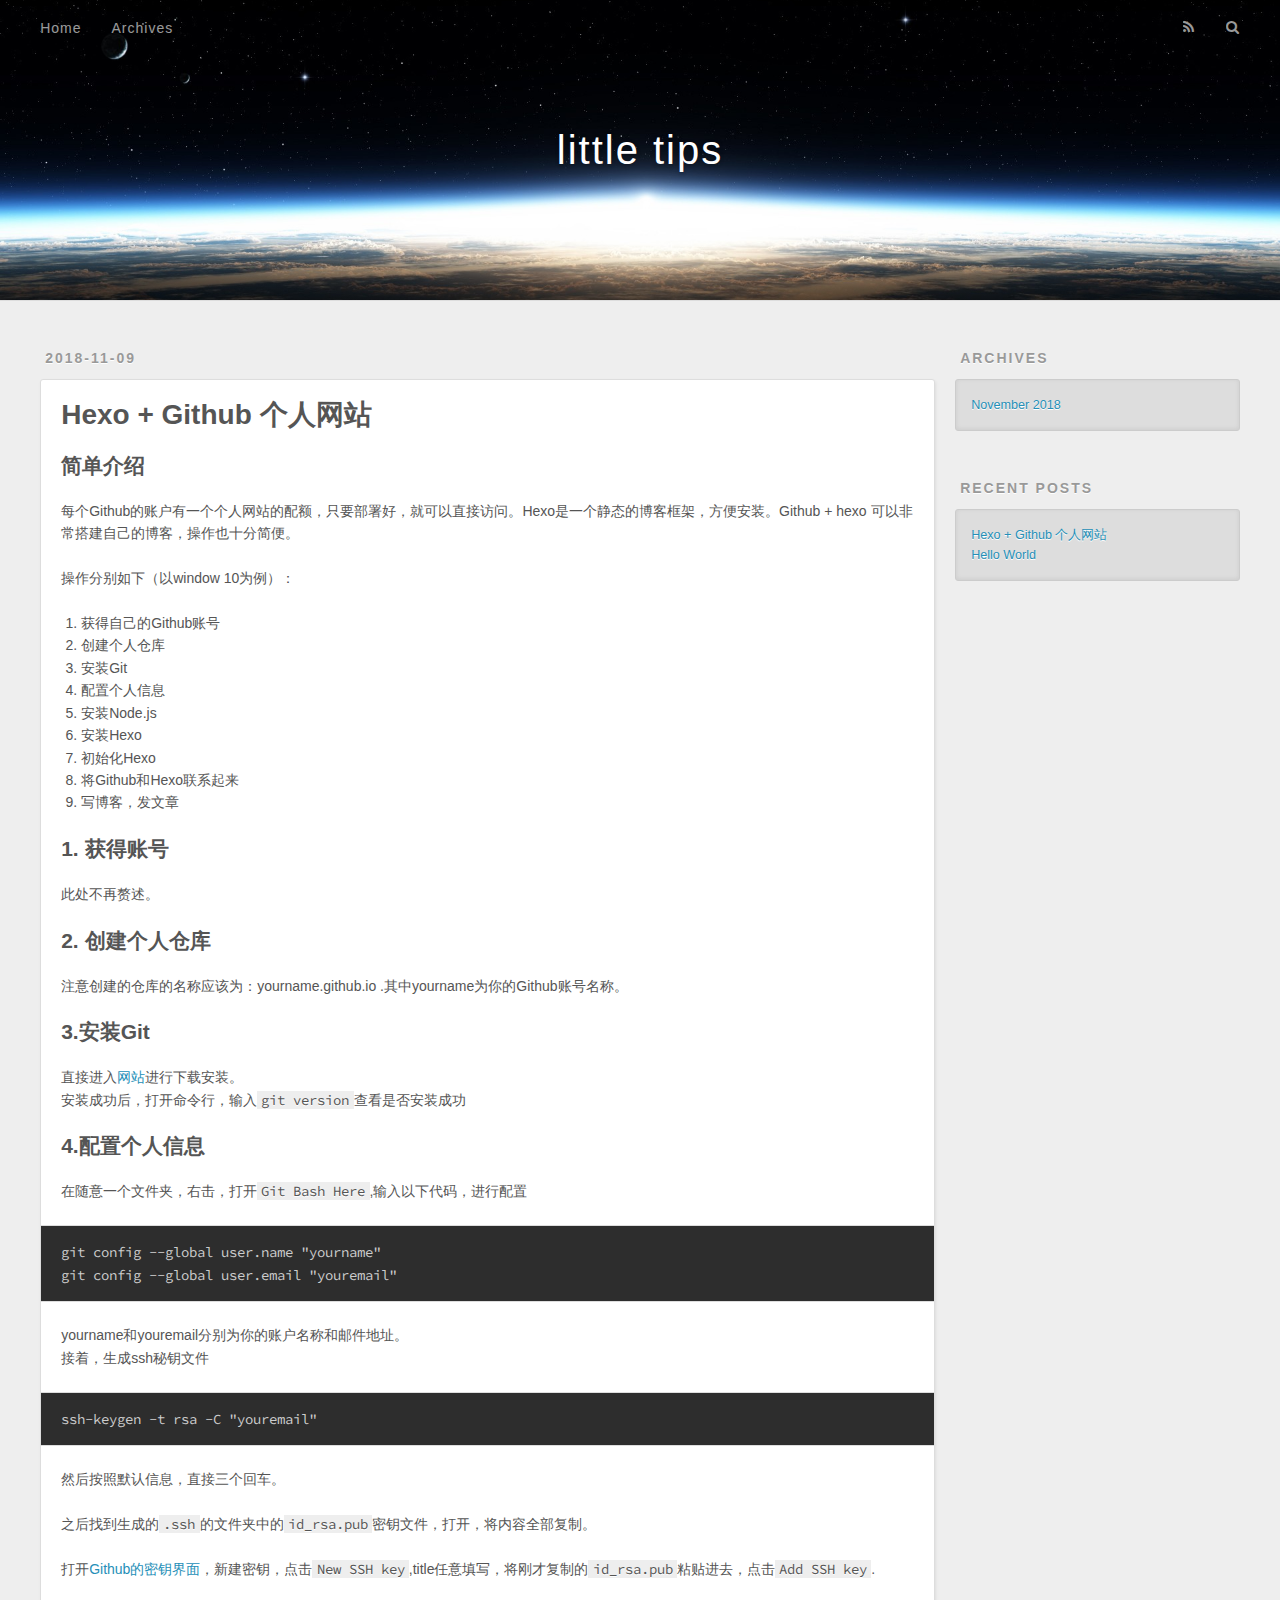
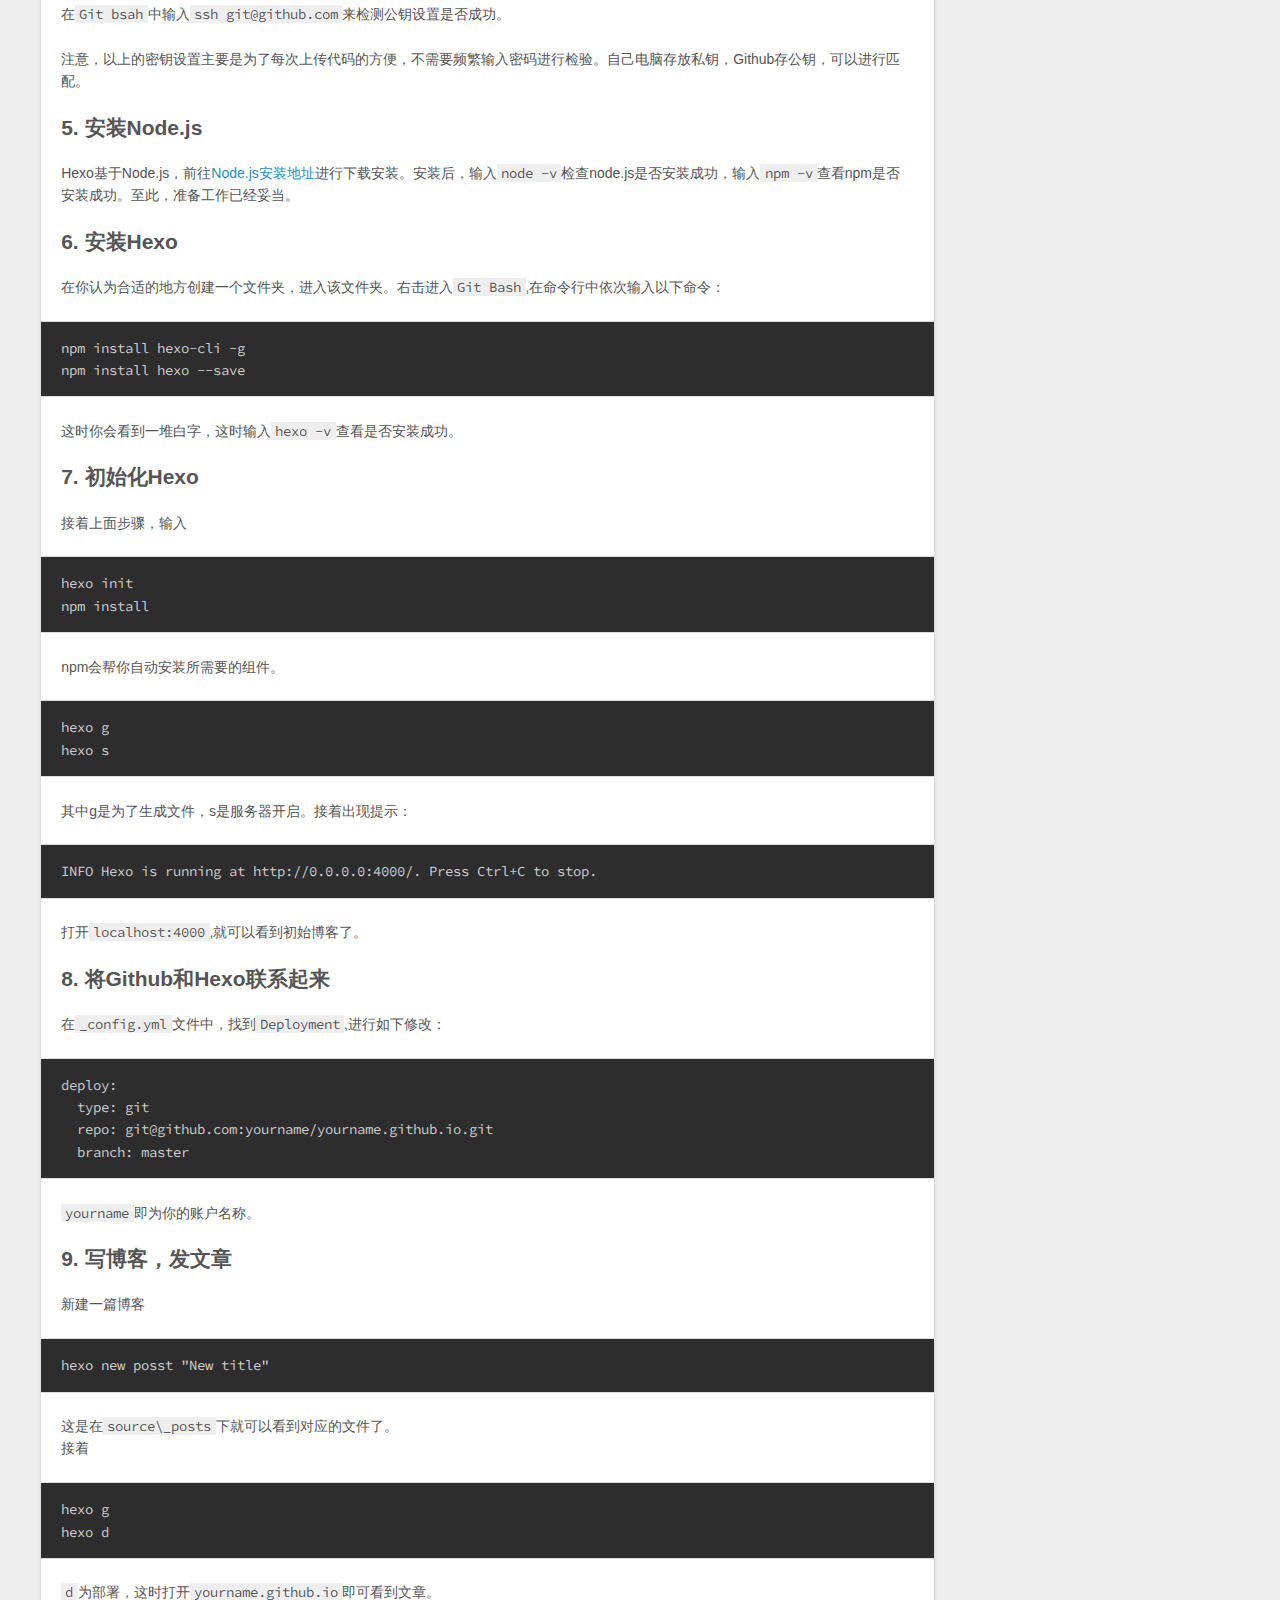
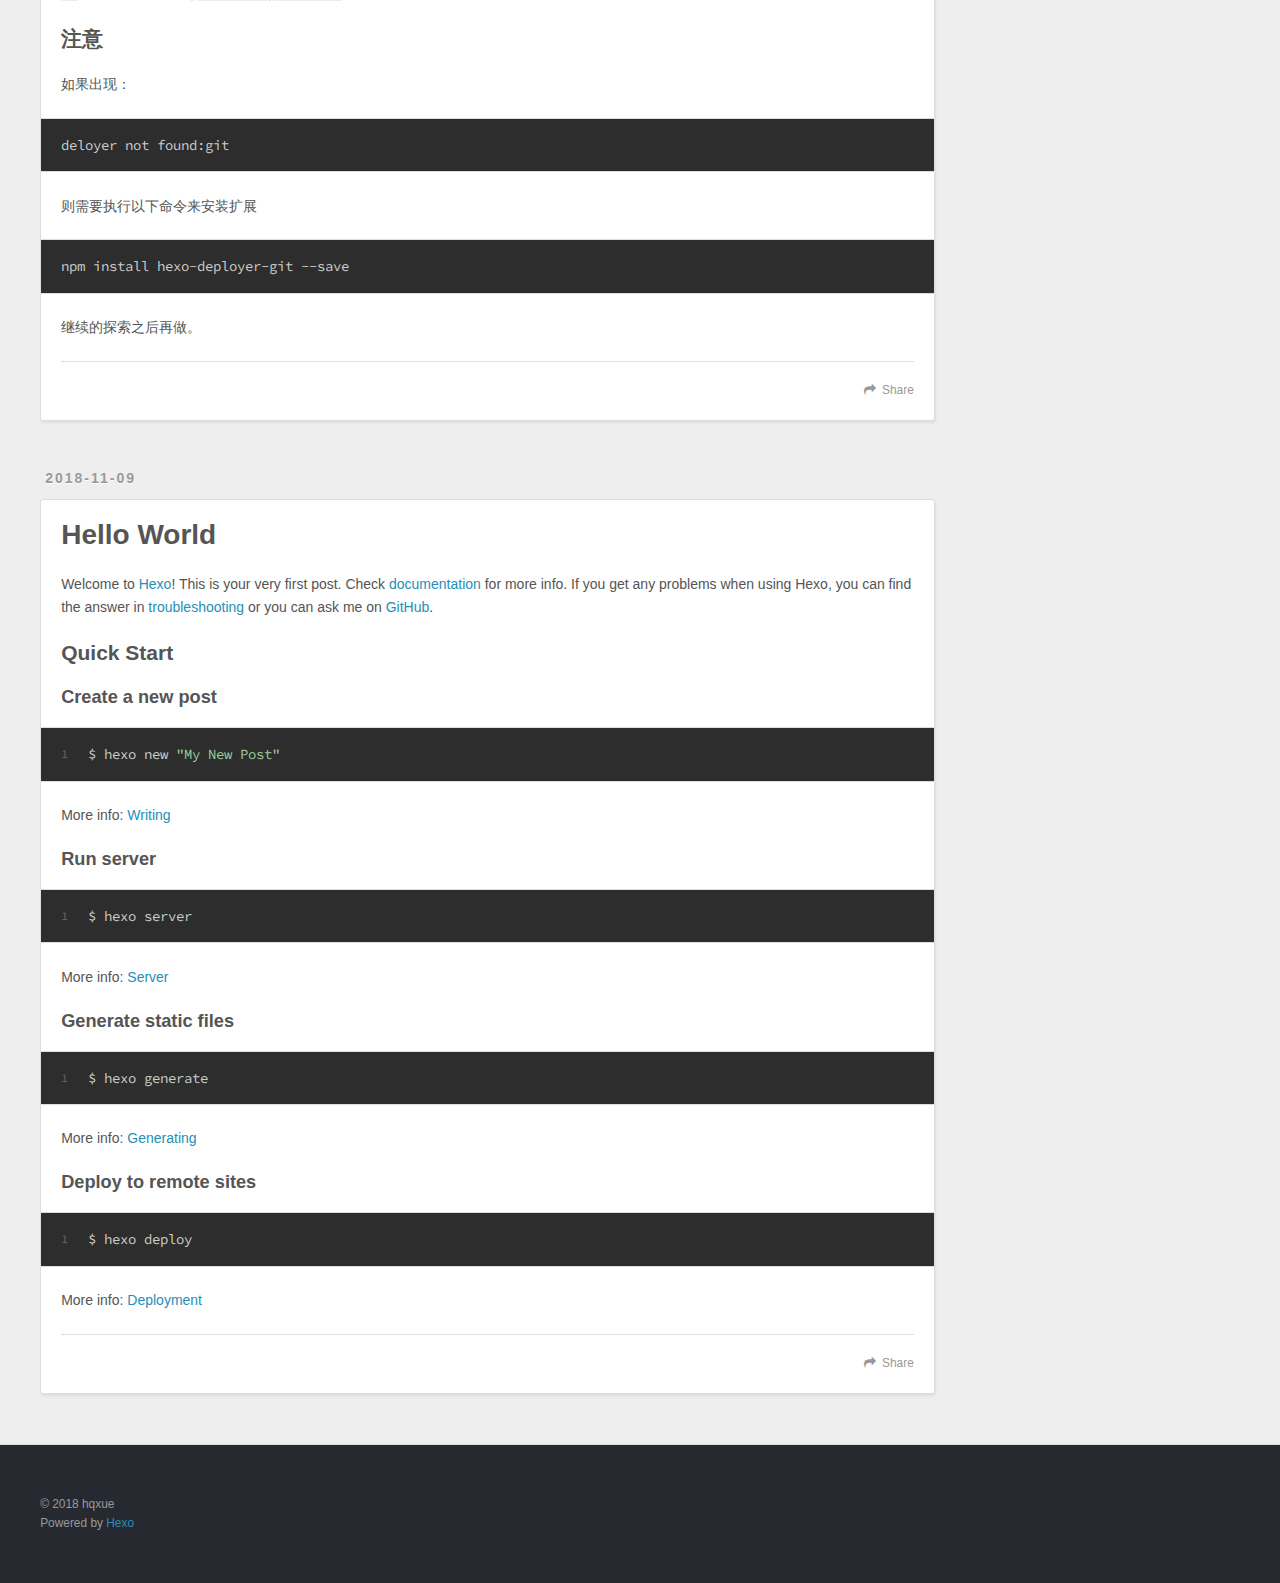
==== commit 78caae62: "Site updated: 2018-11-10 14:42:46" ====
--- a/index.html
+++ b/index.html
@@ -84,53 +84,49 @@
     
     <div class="article-entry" itemprop="articleBody">
       
-        <h2 id="简单介绍"><a href="#简单介绍" class="headerlink" title="简单介绍"></a>简单介绍</h2><p>每个github的账户有一个个人网站的配额，只要部署好，就可以直接访问。Hexo是一个静态的博客框架，方便安装。Github + hexo 可以非常搭建自己的博客，操作也十分简便。</p>
+        <h2 id="简单介绍"><a href="#简单介绍" class="headerlink" title="简单介绍"></a>简单介绍</h2><p>每个Github的账户有一个个人网站的配额，只要部署好，就可以直接访问。Hexo是一个静态的博客框架，方便安装。Github + hexo 可以非常搭建自己的博客，操作也十分简便。</p>
 <p>操作分别如下（以window 10为例）：</p>
 <ol>
-<li>获得自己的github账号</li>
+<li>获得自己的Github账号</li>
 <li>创建个人仓库</li>
-<li>安装git </li>
+<li>安装Git </li>
 <li>配置个人信息</li>
 <li>安装Node.js</li>
+<li>安装Hexo</li>
+<li>初始化Hexo</li>
+<li>将Github和Hexo联系起来</li>
+<li>写博客，发文章</li>
 </ol>
-<h2 id="2-创建个人仓库"><a href="#2-创建个人仓库" class="headerlink" title="2 创建个人仓库"></a>2 创建个人仓库</h2><p>注意创建的仓库的名称应该为：XXX.github.io .其中XXX为你的Github账号名称。</p>
+<h2 id="1-获得账号"><a href="#1-获得账号" class="headerlink" title="1. 获得账号"></a>1. 获得账号</h2><p>此处不再赘述。 </p>
+<h2 id="2-创建个人仓库"><a href="#2-创建个人仓库" class="headerlink" title="2. 创建个人仓库"></a>2. 创建个人仓库</h2><p>注意创建的仓库的名称应该为：yourname.github.io .其中yourname为你的Github账号名称。</p>
 <h2 id="3-安装Git"><a href="#3-安装Git" class="headerlink" title="3.安装Git"></a>3.安装Git</h2><p>直接进入<a href="https://git-scm.com/download/win" target="_blank" rel="noopener">网站</a>进行下载安装。<br>安装成功后，打开命令行，输入<code>git version</code>查看是否安装成功</p>
-<h2 id="4-配置个人信息"><a href="#4-配置个人信息" class="headerlink" title="4.配置个人信息"></a>4.配置个人信息</h2><p>在随意一个文件夹，右击，打开<code>Git Bash Here</code>,输入以下代码，进行配置<br><figure class="highlight plain"><table><tr><td class="gutter"><pre><span class="line">1</span><br><span class="line">2</span><br></pre></td><td class="code"><pre><span class="line">git config --global user.name &quot;你的GitHub用户名&quot;</span><br><span class="line">git config --global user.email &quot;你的GitHub注册邮箱&quot;</span><br></pre></td></tr></table></figure></p>
-<p>接着，生成ssh秘钥文件<br><figure class="highlight plain"><table><tr><td class="gutter"><pre><span class="line">1</span><br></pre></td><td class="code"><pre><span class="line">ssh-keygen -t rsa -C &quot;你的GitHub注册邮箱&quot;</span><br></pre></td></tr></table></figure></p>
+<h2 id="4-配置个人信息"><a href="#4-配置个人信息" class="headerlink" title="4.配置个人信息"></a>4.配置个人信息</h2><p>在随意一个文件夹，右击，打开<code>Git Bash Here</code>,输入以下代码，进行配置<br><figure class="highlight plain"><table><tr><td class="code"><pre><span class="line">git config --global user.name &quot;yourname&quot;</span><br><span class="line">git config --global user.email &quot;youremail&quot;</span><br></pre></td></tr></table></figure></p>
+<p>yourname和youremail分别为你的账户名称和邮件地址。<br>接着，生成ssh秘钥文件<br><figure class="highlight plain"><table><tr><td class="code"><pre><span class="line">ssh-keygen -t rsa -C &quot;youremail&quot;</span><br></pre></td></tr></table></figure></p>
 <p>然后按照默认信息，直接三个回车。</p>
 <p>之后找到生成的<code>.ssh</code>的文件夹中的<code>id_rsa.pub</code>密钥文件，打开，将内容全部复制。</p>
 <p>打开<a href="https://github.com/settings/keys" target="_blank" rel="noopener">Github的密钥界面</a>，新建密钥，点击<code>New SSH key</code>,title任意填写，将刚才复制的<code>id_rsa.pub</code>粘贴进去，点击<code>Add SSH key</code>.</p>
 <p>在<code>Git bsah</code>中输入<code>ssh git@github.com</code>来检测公钥设置是否成功。</p>
-<p>注意，以上的密钥设置主要是为了每次上传代码的方便，不需要频繁输入密码进行检验。自己电脑存放私钥，github存公钥，可以进行匹配。</p>
-<h2 id="5-安装Node-js"><a href="#5-安装Node-js" class="headerlink" title="5. 安装Node.js"></a>5. 安装Node.js</h2><p>hexo基于node.js，前往<a href="https://nodejs.org/en/download/" target="_blank" rel="noopener">Node.js安装地址</a>进行下载安装。安装后，输入<code>node -v</code>检查node.js是否安装成功，输入<code>npm -v</code>查看npm是否安装成功。至此，准备工作已经妥当。</p>
-<h2 id="6-安装Hexo"><a href="#6-安装Hexo" class="headerlink" title="6. 安装Hexo"></a>6. 安装Hexo</h2><p>在你认为合适的地方创建一个文件夹，进入该文件夹。右击进入<code>Git Bash</code>,在命令行中依次输入以下命令：<br><figure class="highlight plain"><table><tr><td class="gutter"><pre><span class="line">1</span><br><span class="line">2</span><br></pre></td><td class="code"><pre><span class="line">npm install hexo-cli -g</span><br><span class="line">npm install hexo --save</span><br></pre></td></tr></table></figure></p>
+<p>注意，以上的密钥设置主要是为了每次上传代码的方便，不需要频繁输入密码进行检验。自己电脑存放私钥，Github存公钥，可以进行匹配。</p>
+<h2 id="5-安装Node-js"><a href="#5-安装Node-js" class="headerlink" title="5. 安装Node.js"></a>5. 安装Node.js</h2><p>Hexo基于Node.js，前往<a href="https://nodejs.org/en/download/" target="_blank" rel="noopener">Node.js安装地址</a>进行下载安装。安装后，输入<code>node -v</code>检查node.js是否安装成功，输入<code>npm -v</code>查看npm是否安装成功。至此，准备工作已经妥当。</p>
+<h2 id="6-安装Hexo"><a href="#6-安装Hexo" class="headerlink" title="6. 安装Hexo"></a>6. 安装Hexo</h2><p>在你认为合适的地方创建一个文件夹，进入该文件夹。右击进入<code>Git Bash</code>,在命令行中依次输入以下命令：<br><figure class="highlight plain"><table><tr><td class="code"><pre><span class="line">npm install hexo-cli -g</span><br><span class="line">npm install hexo --save</span><br></pre></td></tr></table></figure></p>
 <p>这时你会看到一堆白字，这时输入<code>hexo -v</code>查看是否安装成功。</p>
-<h2 id="7-初始化hexo"><a href="#7-初始化hexo" class="headerlink" title="7. 初始化hexo"></a>7. 初始化hexo</h2><p>接着上面步骤，输入<code>hexo init</code>，<code>npm install</code>，npm会帮你自动安装所需要的组件。<br><figure class="highlight plain"><table><tr><td class="gutter"><pre><span class="line">1</span><br><span class="line">2</span><br></pre></td><td class="code"><pre><span class="line">hexo g</span><br><span class="line">hexo s</span><br></pre></td></tr></table></figure></p>
-<p>其中g是为了生成文件，s是服务器开启。接着按照提示：<br><figure class="highlight plain"><table><tr><td class="gutter"><pre><span class="line">1</span><br></pre></td><td class="code"><pre><span class="line">INFO Hexo is running at http://0.0.0.0:4000/. Press Ctrl+C to stop.</span><br></pre></td></tr></table></figure></p>
-<p>打开localhost:4000,就可以看到初始博客了。</p>
-<h1 id="一级标题"><a href="#一级标题" class="headerlink" title="一级标题"></a>一级标题</h1><h2 id="二级标题"><a href="#二级标题" class="headerlink" title="二级标题"></a>二级标题</h2><h3 id="三级标题"><a href="#三级标题" class="headerlink" title="三级标题"></a>三级标题</h3><h4 id="四级标题"><a href="#四级标题" class="headerlink" title="四级标题"></a>四级标题</h4><h5 id="表格"><a href="#表格" class="headerlink" title="表格"></a>表格</h5><table>
-<thead>
-<tr>
-<th>编号</th>
-<th>成绩</th>
-</tr>
-</thead>
-<tbody>
-<tr>
-<td>1</td>
-<td>90</td>
-</tr>
-<tr>
-<td>2</td>
-<td>80</td>
-</tr>
-</tbody>
-</table>
+<h2 id="7-初始化Hexo"><a href="#7-初始化Hexo" class="headerlink" title="7. 初始化Hexo"></a>7. 初始化Hexo</h2><p>接着上面步骤，输入<br><figure class="highlight plain"><table><tr><td class="code"><pre><span class="line">hexo init</span><br><span class="line">npm install</span><br></pre></td></tr></table></figure></p>
+<p>npm会帮你自动安装所需要的组件。<br><figure class="highlight plain"><table><tr><td class="code"><pre><span class="line">hexo g</span><br><span class="line">hexo s</span><br></pre></td></tr></table></figure></p>
+<p>其中g是为了生成文件，s是服务器开启。接着出现提示：<br><figure class="highlight plain"><table><tr><td class="code"><pre><span class="line">INFO Hexo is running at http://0.0.0.0:4000/. Press Ctrl+C to stop.</span><br></pre></td></tr></table></figure></p>
+<p>打开<code>localhost:4000</code>,就可以看到初始博客了。</p>
+<h2 id="8-将Github和Hexo联系起来"><a href="#8-将Github和Hexo联系起来" class="headerlink" title="8. 将Github和Hexo联系起来"></a>8. 将Github和Hexo联系起来</h2><p>在<code>_config.yml</code>文件中，找到<code>Deployment</code>,进行如下修改：<br><figure class="highlight plain"><table><tr><td class="code"><pre><span class="line">deploy:</span><br><span class="line">  type: git</span><br><span class="line">  repo: git@github.com:yourname/yourname.github.io.git</span><br><span class="line">  branch: master</span><br></pre></td></tr></table></figure></p>
+<p><code>yourname</code>即为你的账户名称。</p>
+<h2 id="9-写博客，发文章"><a href="#9-写博客，发文章" class="headerlink" title="9. 写博客，发文章"></a>9. 写博客，发文章</h2><p>新建一篇博客<br><figure class="highlight plain"><table><tr><td class="code"><pre><span class="line">hexo new posst &quot;New title&quot;</span><br></pre></td></tr></table></figure></p>
+<p>这是在<code>source\_posts</code>下就可以看到对应的文件了。<br>接着<br><figure class="highlight plain"><table><tr><td class="code"><pre><span class="line">hexo g</span><br><span class="line">hexo d</span><br></pre></td></tr></table></figure></p>
+<p><code>d</code>为部署，这时打开<code>yourname.github.io</code>即可看到文章。</p>
+<h2 id="注意"><a href="#注意" class="headerlink" title="注意"></a>注意</h2><p>如果出现：<br><figure class="highlight plain"><table><tr><td class="code"><pre><span class="line">deloyer not found:git</span><br></pre></td></tr></table></figure></p>
+<p>则需要执行以下命令来安装扩展<br><figure class="highlight plain"><table><tr><td class="code"><pre><span class="line">npm install hexo-deployer-git --save</span><br></pre></td></tr></table></figure></p>
+<p>继续的探索之后再做。</p>
 
       
     </div>
     <footer class="article-footer">
-      <a data-url="http://yoursite.com/2018/11/09/first-title/" data-id="cjob27azp0000zwudi4hgyxsi" class="article-share-link">Share</a>
+      <a data-url="http://yoursite.com/2018/11/09/first-title/" data-id="cjob2vrsb00002wuduw349i4k" class="article-share-link">Share</a>
       
       
     </footer>
@@ -175,7 +171,7 @@
       
     </div>
     <footer class="article-footer">
-      <a data-url="http://yoursite.com/2018/11/09/hello-world/" data-id="cjob27azv0001zwud2afvi833" class="article-share-link">Share</a>
+      <a data-url="http://yoursite.com/2018/11/09/hello-world/" data-id="cjob2vrsg00012wudsdf83470" class="article-share-link">Share</a>
       
       
     </footer>
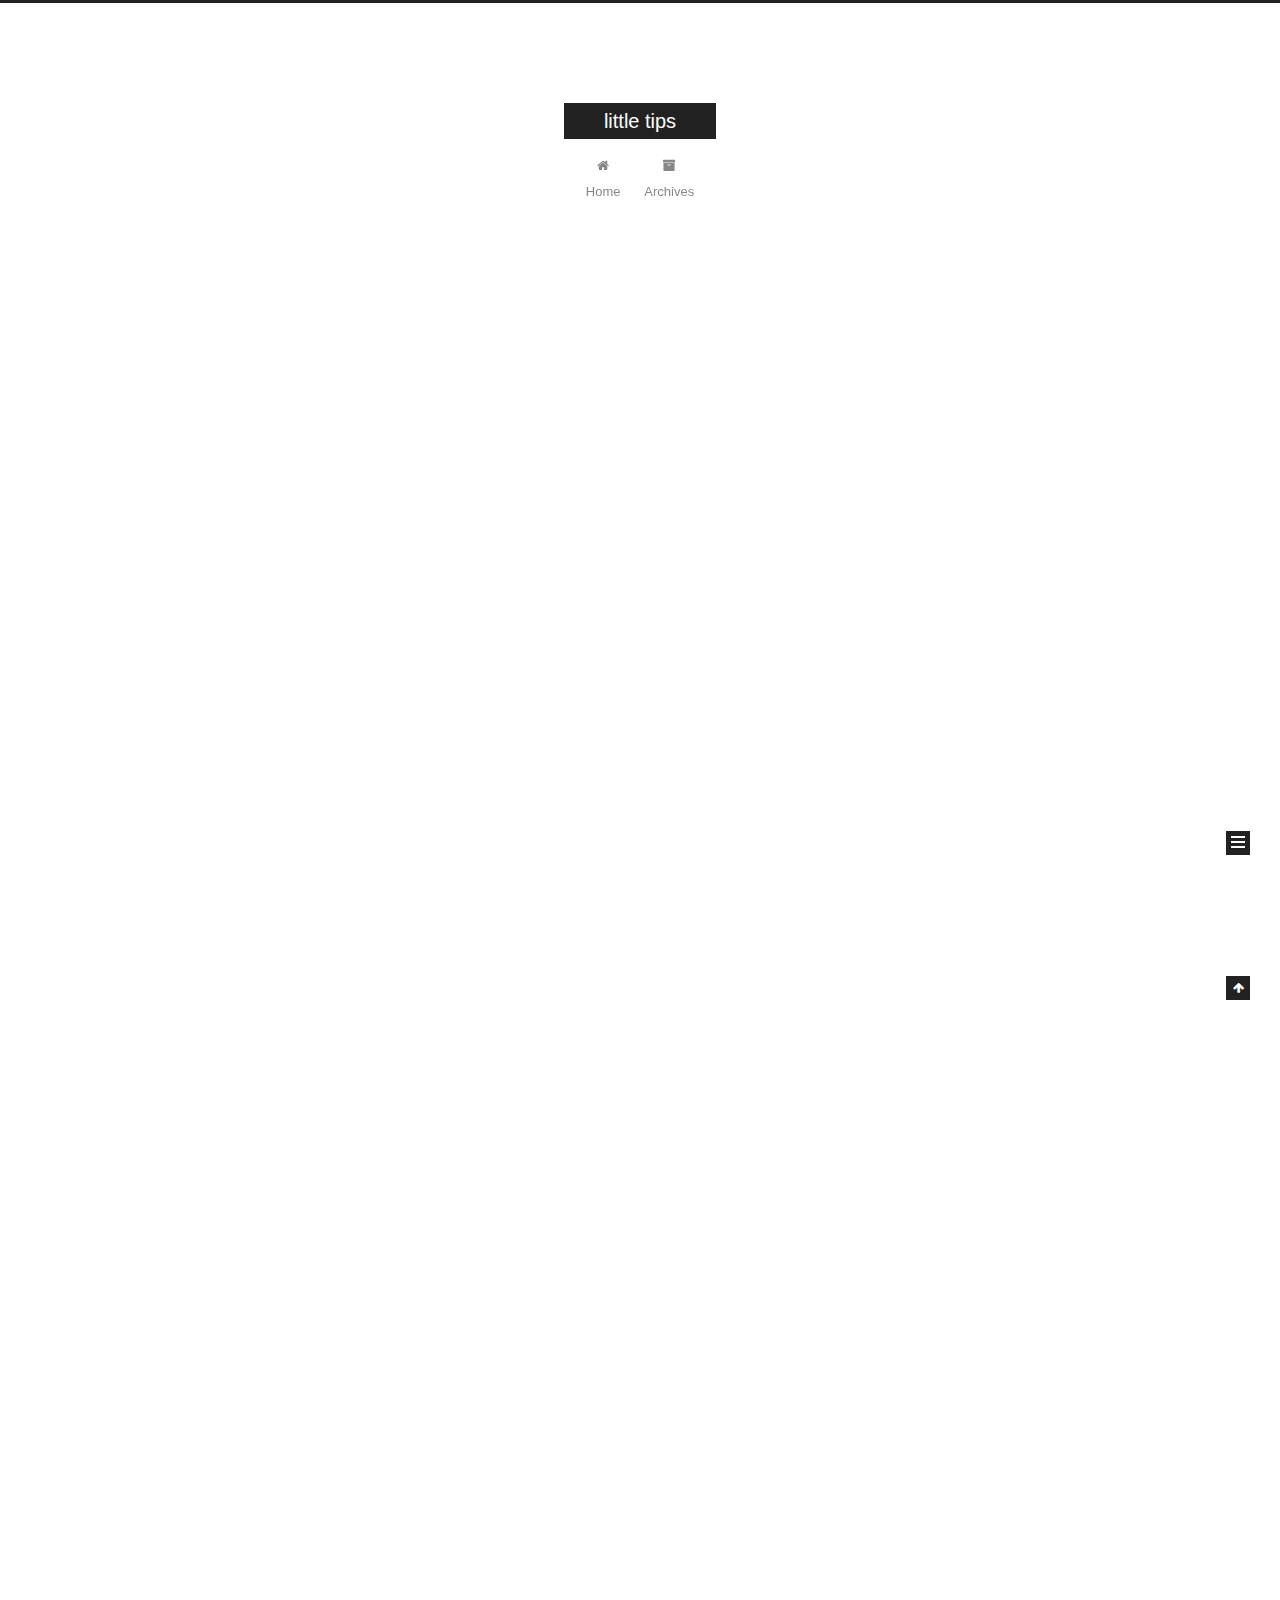
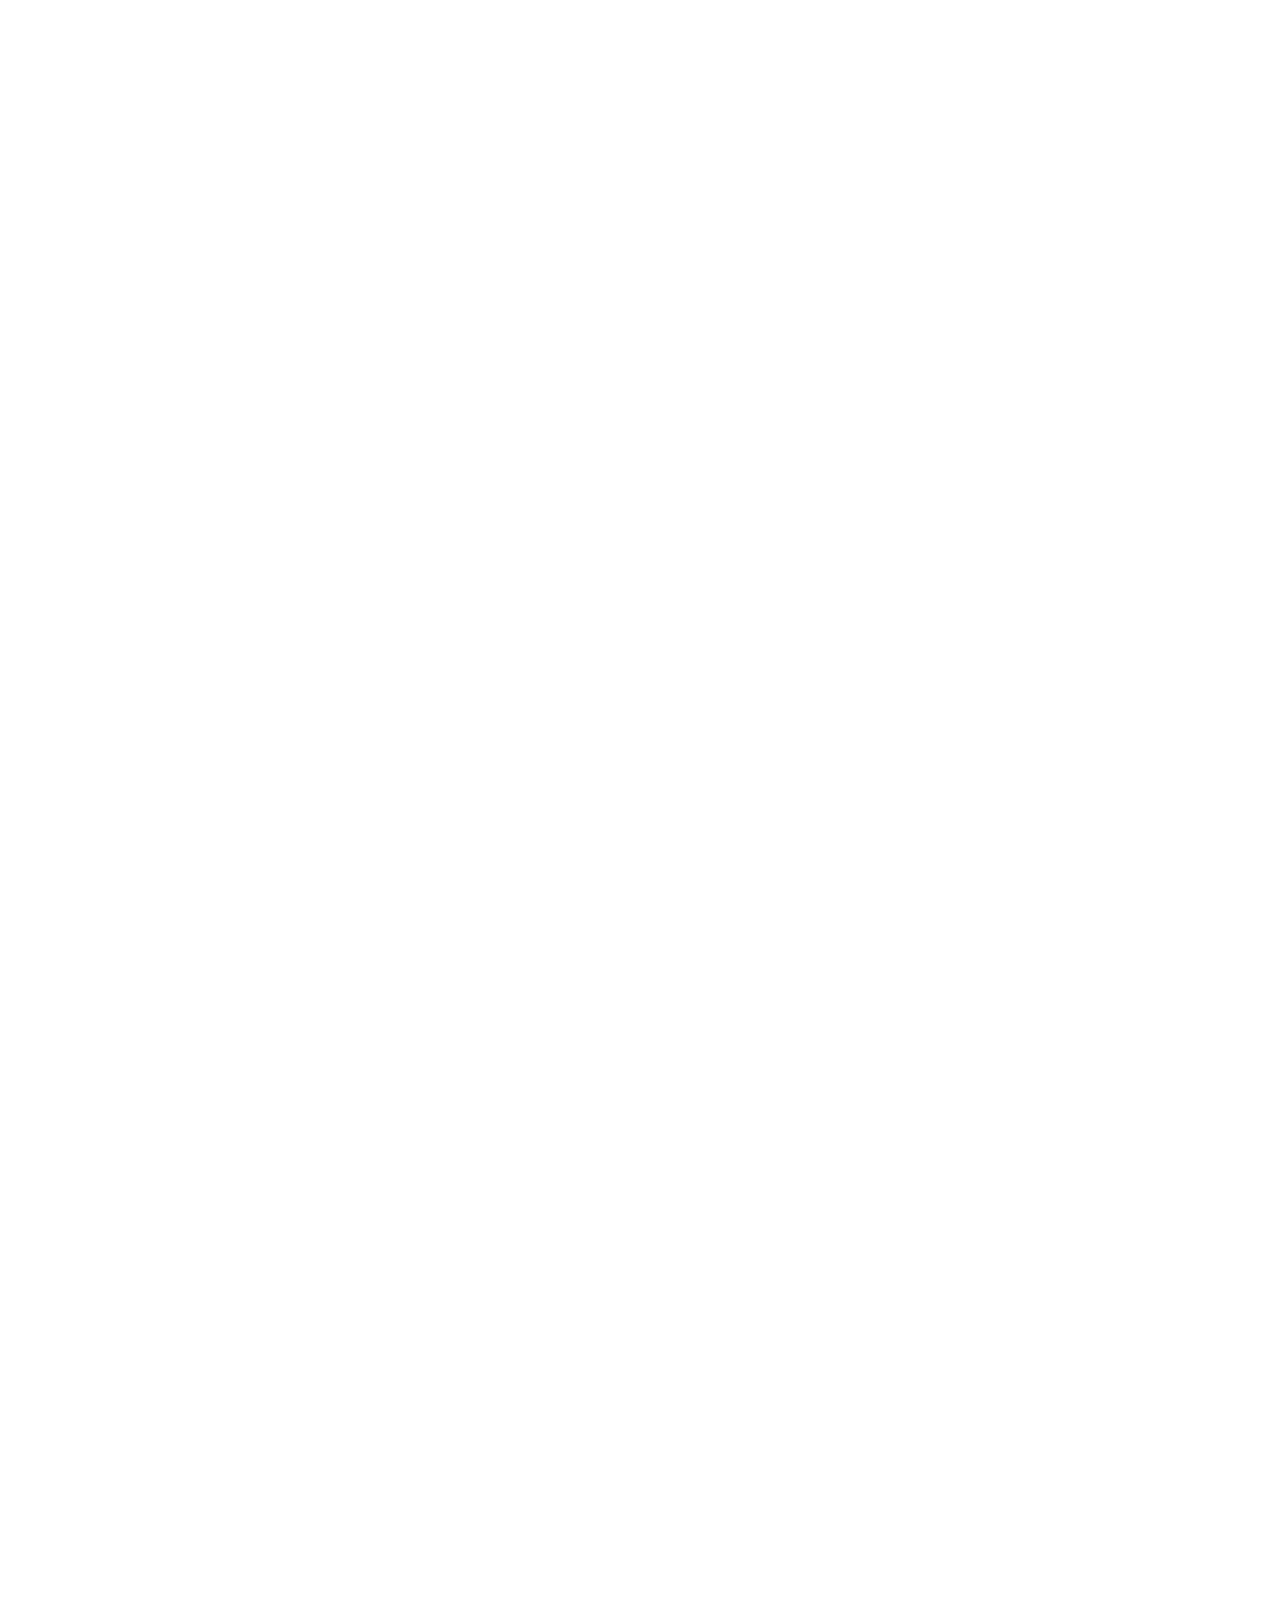
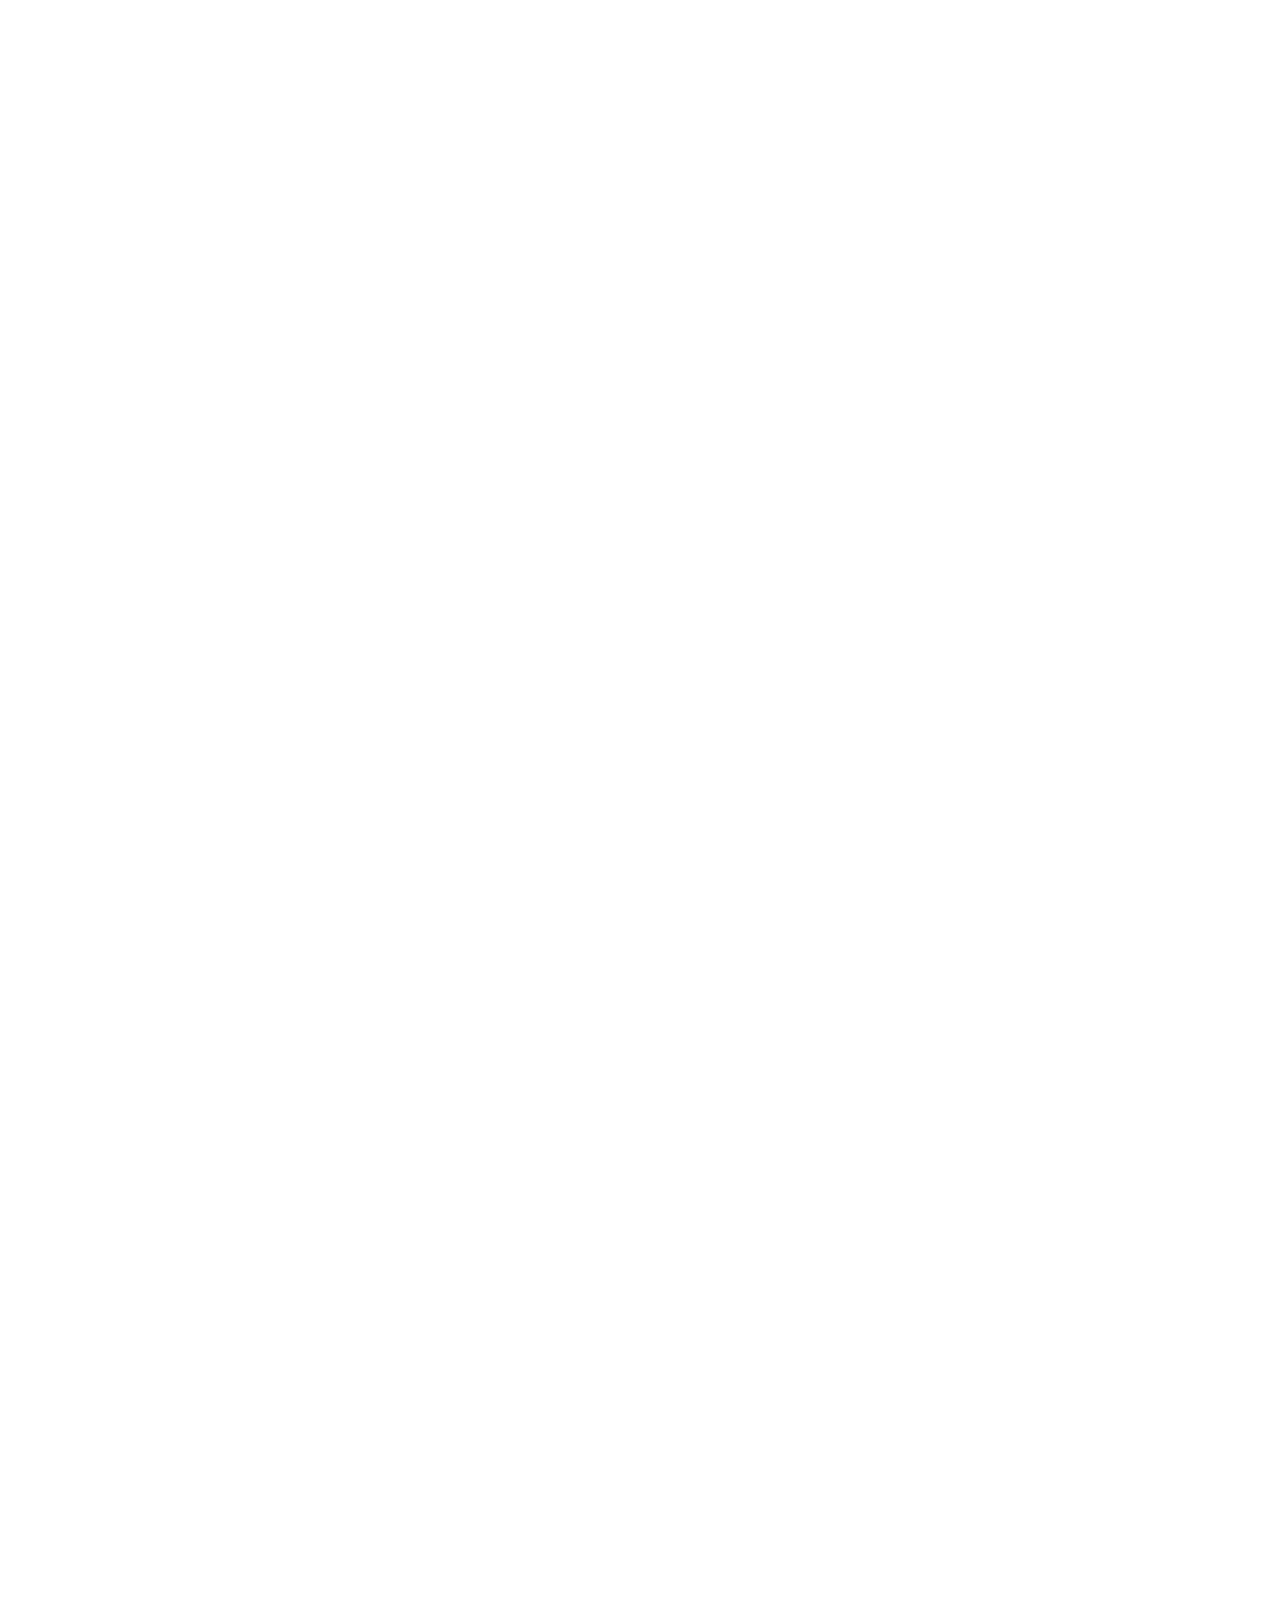
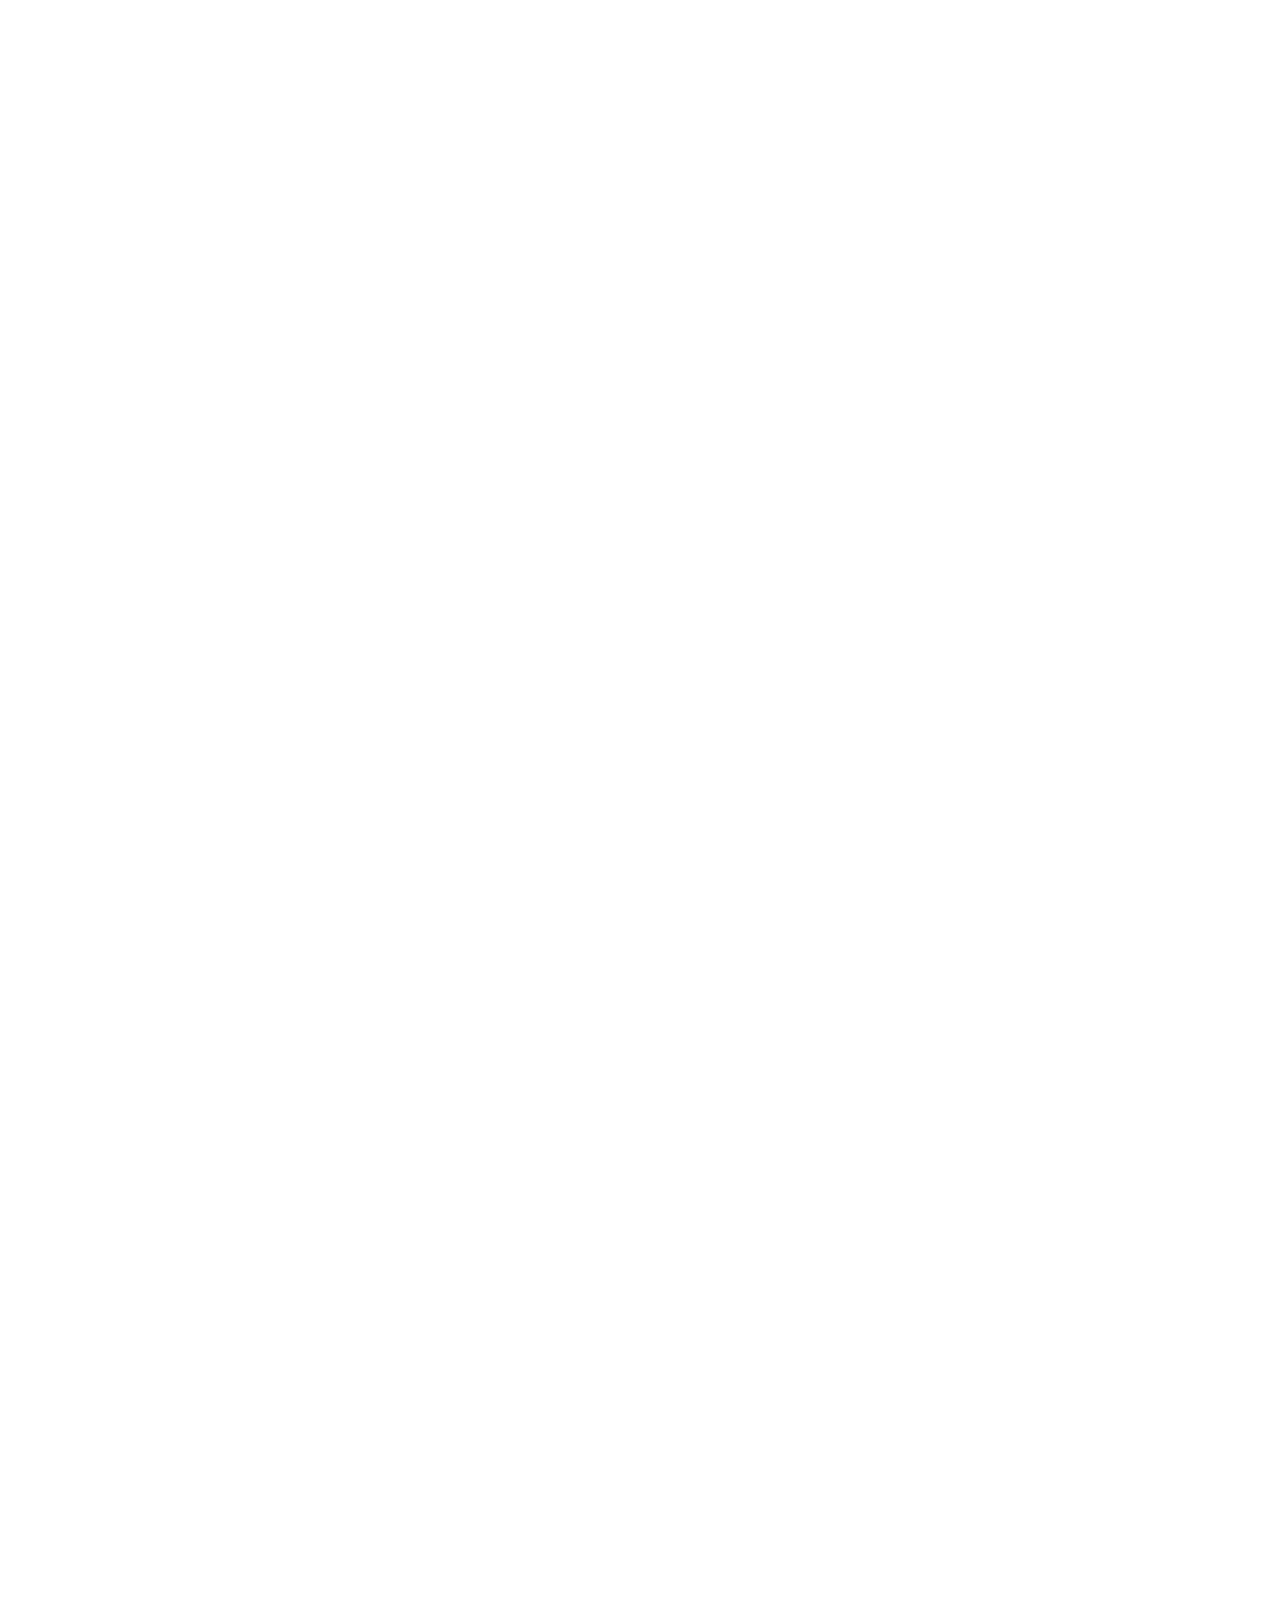
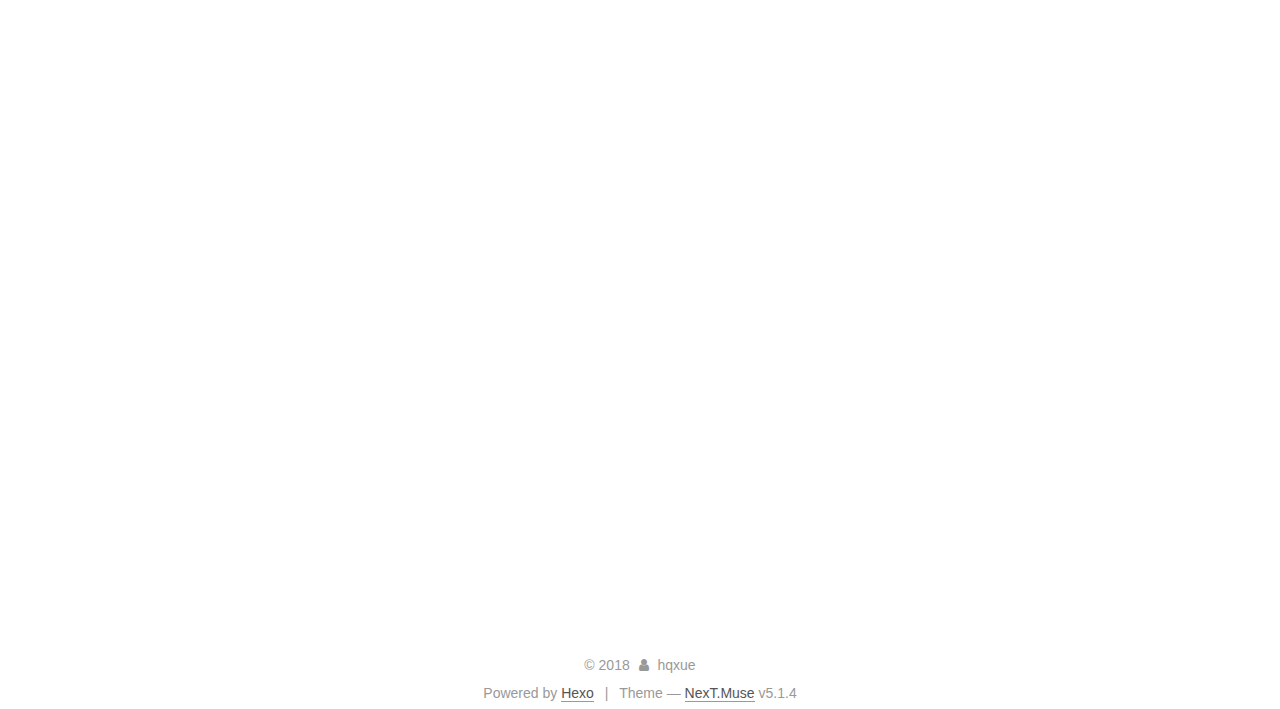
==== commit 609b81b7: "Site updated: 2018-11-12 20:01:33" ====
--- a/index.html
+++ b/index.html
@@ -1,90 +1,458 @@
 <!DOCTYPE html>
-<html>
+
+
+
+  
+
+
+<html class="theme-next muse use-motion" lang="">
 <head><meta name="generator" content="Hexo 3.8.0">
-  <meta charset="utf-8">
-  
-
-  
-  <title>little tips</title>
-  <meta name="viewport" content="width=device-width, initial-scale=1, maximum-scale=1">
-  <meta property="og:type" content="website">
+  <meta charset="UTF-8">
+<meta http-equiv="X-UA-Compatible" content="IE=edge">
+<meta name="viewport" content="width=device-width, initial-scale=1, maximum-scale=1">
+<meta name="theme-color" content="#222">
+
+
+
+
+
+
+
+
+
+<meta http-equiv="Cache-Control" content="no-transform">
+<meta http-equiv="Cache-Control" content="no-siteapp">
+
+
+
+
+
+
+
+
+
+
+
+
+
+
+
+
+  
+  
+  <link href="/lib/fancybox/source/jquery.fancybox.css?v=2.1.5" rel="stylesheet" type="text/css">
+
+
+
+
+
+
+
+<link href="/lib/font-awesome/css/font-awesome.min.css?v=4.6.2" rel="stylesheet" type="text/css">
+
+<link href="/css/main.css?v=5.1.4" rel="stylesheet" type="text/css">
+
+
+  <link rel="apple-touch-icon" sizes="180x180" href="/images/apple-touch-icon-next.png?v=5.1.4">
+
+
+  <link rel="icon" type="image/png" sizes="32x32" href="/images/favicon-32x32-next.png?v=5.1.4">
+
+
+  <link rel="icon" type="image/png" sizes="16x16" href="/images/favicon-16x16-next.png?v=5.1.4">
+
+
+  <link rel="mask-icon" href="/images/logo.svg?v=5.1.4" color="#222">
+
+
+
+
+
+  <meta name="keywords" content="Hexo, NexT">
+
+
+
+
+
+
+
+
+
+
+<meta property="og:type" content="website">
 <meta property="og:title" content="little tips">
 <meta property="og:url" content="http://yoursite.com/index.html">
 <meta property="og:site_name" content="little tips">
 <meta property="og:locale" content="default">
 <meta name="twitter:card" content="summary">
 <meta name="twitter:title" content="little tips">
-  
-    <link rel="alternate" href="/atom.xml" title="little tips" type="application/atom+xml">
-  
-  
-    <link rel="icon" href="/favicon.png">
-  
-  
-    <link href="//fonts.googleapis.com/css?family=Source+Code+Pro" rel="stylesheet" type="text/css">
-  
-  <link rel="stylesheet" href="/css/style.css">
+
+
+
+<script type="text/javascript" id="hexo.configurations">
+  var NexT = window.NexT || {};
+  var CONFIG = {
+    root: '/',
+    scheme: 'Muse',
+    version: '5.1.4',
+    sidebar: {"position":"left","display":"post","offset":12,"b2t":false,"scrollpercent":false,"onmobile":false},
+    fancybox: true,
+    tabs: true,
+    motion: {"enable":true,"async":false,"transition":{"post_block":"fadeIn","post_header":"slideDownIn","post_body":"slideDownIn","coll_header":"slideLeftIn","sidebar":"slideUpIn"}},
+    duoshuo: {
+      userId: '0',
+      author: 'Author'
+    },
+    algolia: {
+      applicationID: '',
+      apiKey: '',
+      indexName: '',
+      hits: {"per_page":10},
+      labels: {"input_placeholder":"Search for Posts","hits_empty":"We didn't find any results for the search: ${query}","hits_stats":"${hits} results found in ${time} ms"}
+    }
+  };
+</script>
+
+
+
+  <link rel="canonical" href="http://yoursite.com/">
+
+
+
+
+
+  <title>little tips</title>
+  
+
+
+
+
+
+
+
+
 </head>
-</html>
-<body>
-  <div id="container">
-    <div id="wrap">
-      <header id="header">
-  <div id="banner"></div>
-  <div id="header-outer" class="outer">
-    <div id="header-title" class="inner">
-      <h1 id="logo-wrap">
-        <a href="/" id="logo">little tips</a>
-      </h1>
-      
+
+<body itemscope="" itemtype="http://schema.org/WebPage" lang="default">
+
+  
+  
+    
+  
+
+  <div class="container sidebar-position-left 
+  page-home">
+    <div class="headband"></div>
+
+    <header id="header" class="header" itemscope="" itemtype="http://schema.org/WPHeader">
+      <div class="header-inner"><div class="site-brand-wrapper">
+  <div class="site-meta ">
+    
+
+    <div class="custom-logo-site-title">
+      <a href="/" class="brand" rel="start">
+        <span class="logo-line-before"><i></i></span>
+        <span class="site-title">little tips</span>
+        <span class="logo-line-after"><i></i></span>
+      </a>
     </div>
-    <div id="header-inner" class="inner">
-      <nav id="main-nav">
-        <a id="main-nav-toggle" class="nav-icon"></a>
-        
-          <a class="main-nav-link" href="/">Home</a>
-        
-          <a class="main-nav-link" href="/archives">Archives</a>
-        
-      </nav>
-      <nav id="sub-nav">
-        
-          <a id="nav-rss-link" class="nav-icon" href="/atom.xml" title="RSS Feed"></a>
-        
-        <a id="nav-search-btn" class="nav-icon" title="Search"></a>
-      </nav>
-      <div id="search-form-wrap">
-        <form action="//google.com/search" method="get" accept-charset="UTF-8" class="search-form"><input type="search" name="q" class="search-form-input" placeholder="Search"><button type="submit" class="search-form-submit">&#xF002;</button><input type="hidden" name="sitesearch" value="http://yoursite.com"></form>
-      </div>
+      
+        <p class="site-subtitle"></p>
+      
+  </div>
+
+  <div class="site-nav-toggle">
+    <button>
+      <span class="btn-bar"></span>
+      <span class="btn-bar"></span>
+      <span class="btn-bar"></span>
+    </button>
+  </div>
+</div>
+
+<nav class="site-nav">
+  
+
+  
+    <ul id="menu" class="menu">
+      
+        
+        <li class="menu-item menu-item-home">
+          <a href="/" rel="section">
+            
+              <i class="menu-item-icon fa fa-fw fa-home"></i> <br>
+            
+            Home
+          </a>
+        </li>
+      
+        
+        <li class="menu-item menu-item-archives">
+          <a href="/archives/" rel="section">
+            
+              <i class="menu-item-icon fa fa-fw fa-archive"></i> <br>
+            
+            Archives
+          </a>
+        </li>
+      
+
+      
+    </ul>
+  
+
+  
+</nav>
+
+
+
+ </div>
+    </header>
+
+    <main id="main" class="main">
+      <div class="main-inner">
+        <div class="content-wrap">
+          <div id="content" class="content">
+            
+  <section id="posts" class="posts-expand">
+    
+      
+
+  
+
+  
+  
+  
+
+  <article class="post post-type-normal" itemscope="" itemtype="http://schema.org/Article">
+  
+  
+  
+  <div class="post-block">
+    <link itemprop="mainEntityOfPage" href="http://yoursite.com/2018/11/12/deploy-config-yml/">
+
+    <span hidden itemprop="author" itemscope="" itemtype="http://schema.org/Person">
+      <meta itemprop="name" content="hqxue">
+      <meta itemprop="description" content="">
+      <meta itemprop="image" content="/images/avatar.gif">
+    </span>
+
+    <span hidden itemprop="publisher" itemscope="" itemtype="http://schema.org/Organization">
+      <meta itemprop="name" content="little tips">
+    </span>
+
+    
+      <header class="post-header">
+
+        
+        
+          <h1 class="post-title" itemprop="name headline">
+                
+                <a class="post-title-link" href="/2018/11/12/deploy-config-yml/" itemprop="url">deploy _config.yml</a></h1>
+        
+
+        <div class="post-meta">
+          <span class="post-time">
+            
+              <span class="post-meta-item-icon">
+                <i class="fa fa-calendar-o"></i>
+              </span>
+              
+                <span class="post-meta-item-text">Posted on</span>
+              
+              <time title="Post created" itemprop="dateCreated datePublished" datetime="2018-11-12T18:58:21+08:00">
+                2018-11-12
+              </time>
+            
+
+            
+
+            
+          </span>
+
+          
+
+          
+            
+          
+
+          
+          
+
+          
+
+          
+
+          
+
+        </div>
+      </header>
+    
+
+    
+    
+    
+    <div class="post-body" itemprop="articleBody">
+
+      
+      
+
+      
+        
+          
+            <h1 id="writing部分"><a href="#writing部分" class="headerlink" title="writing部分"></a>writing部分</h1><h2 id="layout部分"><a href="#layout部分" class="headerlink" title="layout部分"></a>layout部分</h2><figure class="highlight plain"><table><tr><td class="code"><pre><span class="line">hexo new [layout] &lt;title&gt;</span><br><span class="line">hexo new post &quot;test&quot;</span><br></pre></td></tr></table></figure>
+<p>layout（布局）有三种</p>
+<table>
+<thead>
+<tr>
+<th style="text-align:center">layout</th>
+<th style="text-align:center">文件所在文件夹</th>
+</tr>
+</thead>
+<tbody>
+<tr>
+<td style="text-align:center">post</td>
+<td style="text-align:center">source/_posts</td>
+</tr>
+<tr>
+<td style="text-align:center">page</td>
+<td style="text-align:center">source</td>
+</tr>
+<tr>
+<td style="text-align:center">draft</td>
+<td style="text-align:center">source/_drafts</td>
+</tr>
+</tbody>
+</table>
+<p><code>draft</code>是草稿，可以通过<br><figure class="highlight plain"><table><tr><td class="code"><pre><span class="line">hexo publish [layout] &lt;title&gt;</span><br><span class="line">hexo publish draft &quot;test&quot;</span><br></pre></td></tr></table></figure></p>
+<p>来将草稿转移到posts文件夹中。</p>
+<p><code>post</code>是文件，可以展现在网站中。</p>
+<h2 id="模板"><a href="#模板" class="headerlink" title="模板"></a>模板</h2><p>新建文章时,hexo会根据scaffolds（模板）文件夹内的相应文件来进行构建。例如：<br><figure class="highlight plain"><table><tr><td class="code"><pre><span class="line">hexo new photo &quot;test&quot;</span><br></pre></td></tr></table></figure></p>
+<p>hexo会扫描scaffolds中是否有名为<code>photo.md</code>的模板。模板中可以用到的变量有：<br>|变量|描述|<br>|—-|—-|<br>|layout|布局|<br>|title| 标题|<br>|date| 日期|<br>可以建立如下内容，之后的文件头会沿用这个<br><figure class="highlight plain"><table><tr><td class="code"><pre><span class="line">---</span><br><span class="line">date: &#123;&#123; date &#125;&#125;</span><br><span class="line">title: &#123;&#123; title &#125;&#125;</span><br><span class="line">layout: &#123;&#123;10&#125;&#125;</span><br><span class="line">tag:</span><br><span class="line">---</span><br></pre></td></tr></table></figure></p>
+<h1 id="Front-matter"><a href="#Front-matter" class="headerlink" title="Front-matter"></a>Front-matter</h1><p>Front-matter 是文件最上方以 — 分隔的区域，用于指定个别文件的变量，举例来说：<br><figure class="highlight plain"><table><tr><td class="code"><pre><span class="line">---</span><br><span class="line">title: Hello World</span><br><span class="line">date: 2013/7/13 20:46:25</span><br><span class="line">tags:</span><br><span class="line">---</span><br></pre></td></tr></table></figure></p>
+<p>以下是预先定义的参数，您可在模板中使用这些参数值并加以利用。<br>|参数|描述|默认值|<br>|—|—-|—–|<br>|layout|    布局|<br>|title|    标题<br>|date    |建立日期        |文件建立日期<br>|updated|    更新日期    |文件更新日期<br>|comments|    开启文章的评论功能    |true<br>|tags    |标签（不适用于分页）<br>|categories|    分类（不适用于分页）<br>|permalink    |覆盖文章网址    </p>
+<h2 id="标签和分类"><a href="#标签和分类" class="headerlink" title="标签和分类"></a>标签和分类</h2><p>其中tags和categories看起来类似，但是tags没有顺序和层次，而categories有着顺序和层次。</p>
+<figure class="highlight plain"><table><tr><td class="code"><pre><span class="line">categories:</span><br><span class="line">- Diary</span><br><span class="line">tags:</span><br><span class="line">- PS3</span><br><span class="line">- Games</span><br></pre></td></tr></table></figure>
+
+          
+        
+      
     </div>
+    
+    
+    
+
+    
+
+    
+
+    
+
+    <footer class="post-footer">
+      
+
+      
+
+      
+
+      
+      
+        <div class="post-eof"></div>
+      
+    </footer>
   </div>
-</header>
-      <div class="outer">
-        <section id="main">
-  
-    <article id="post-first-title" class="article article-type-post" itemscope="" itemprop="blogPost">
-  <div class="article-meta">
-    <a href="/2018/11/09/first-title/" class="article-date">
-  <time datetime="2018-11-09T13:42:24.000Z" itemprop="datePublished">2018-11-09</time>
-</a>
-    
-  </div>
-  <div class="article-inner">
-    
-    
-      <header class="article-header">
-        
-  
-    <h1 itemprop="name">
-      <a class="article-title" href="/2018/11/09/first-title/">Hexo + Github 个人网站</a>
-    </h1>
-  
-
+  
+  
+  
+  </article>
+
+
+    
+      
+
+  
+
+  
+  
+  
+
+  <article class="post post-type-normal" itemscope="" itemtype="http://schema.org/Article">
+  
+  
+  
+  <div class="post-block">
+    <link itemprop="mainEntityOfPage" href="http://yoursite.com/2018/11/09/first-title/">
+
+    <span hidden itemprop="author" itemscope="" itemtype="http://schema.org/Person">
+      <meta itemprop="name" content="hqxue">
+      <meta itemprop="description" content="">
+      <meta itemprop="image" content="/images/avatar.gif">
+    </span>
+
+    <span hidden itemprop="publisher" itemscope="" itemtype="http://schema.org/Organization">
+      <meta itemprop="name" content="little tips">
+    </span>
+
+    
+      <header class="post-header">
+
+        
+        
+          <h1 class="post-title" itemprop="name headline">
+                
+                <a class="post-title-link" href="/2018/11/09/first-title/" itemprop="url">Hexo + Github 个人网站</a></h1>
+        
+
+        <div class="post-meta">
+          <span class="post-time">
+            
+              <span class="post-meta-item-icon">
+                <i class="fa fa-calendar-o"></i>
+              </span>
+              
+                <span class="post-meta-item-text">Posted on</span>
+              
+              <time title="Post created" itemprop="dateCreated datePublished" datetime="2018-11-09T21:42:24+08:00">
+                2018-11-09
+              </time>
+            
+
+            
+
+            
+          </span>
+
+          
+
+          
+            
+          
+
+          
+          
+
+          
+
+          
+
+          
+
+        </div>
       </header>
     
-    <div class="article-entry" itemprop="articleBody">
-      
-        <h2 id="简单介绍"><a href="#简单介绍" class="headerlink" title="简单介绍"></a>简单介绍</h2><p>每个Github的账户有一个个人网站的配额，只要部署好，就可以直接访问。Hexo是一个静态的博客框架，方便安装。Github + hexo 可以非常搭建自己的博客，操作也十分简便。</p>
+
+    
+    
+    
+    <div class="post-body" itemprop="articleBody">
+
+      
+      
+
+      
+        
+          
+            <h2 id="简单介绍"><a href="#简单介绍" class="headerlink" title="简单介绍"></a>简单介绍</h2><p>每个Github的账户有一个个人网站的配额，只要部署好，就可以直接访问。Hexo是一个静态的博客框架，方便安装。Github + hexo 可以非常搭建自己的博客，操作也十分简便。</p>
 <p>操作分别如下（以window 10为例）：</p>
 <ol>
 <li>获得自己的Github账号</li>
@@ -123,140 +491,435 @@
 <p>则需要执行以下命令来安装扩展<br><figure class="highlight plain"><table><tr><td class="code"><pre><span class="line">npm install hexo-deployer-git --save</span><br></pre></td></tr></table></figure></p>
 <p>继续的探索之后再做。</p>
 
+          
+        
       
     </div>
-    <footer class="article-footer">
-      <a data-url="http://yoursite.com/2018/11/09/first-title/" data-id="cjob2vrsb00002wuduw349i4k" class="article-share-link">Share</a>
-      
+    
+    
+    
+
+    
+
+    
+
+    
+
+    <footer class="post-footer">
+      
+
+      
+
+      
+
+      
+      
+        <div class="post-eof"></div>
       
     </footer>
   </div>
   
-</article>
-
-
-  
-    <article id="post-hello-world" class="article article-type-post" itemscope="" itemprop="blogPost">
-  <div class="article-meta">
-    <a href="/2018/11/09/hello-world/" class="article-date">
-  <time datetime="2018-11-09T13:32:40.208Z" itemprop="datePublished">2018-11-09</time>
-</a>
-    
-  </div>
-  <div class="article-inner">
-    
-    
-      <header class="article-header">
-        
-  
-    <h1 itemprop="name">
-      <a class="article-title" href="/2018/11/09/hello-world/">Hello World</a>
-    </h1>
-  
-
+  
+  
+  </article>
+
+
+    
+      
+
+  
+
+  
+  
+  
+
+  <article class="post post-type-normal" itemscope="" itemtype="http://schema.org/Article">
+  
+  
+  
+  <div class="post-block">
+    <link itemprop="mainEntityOfPage" href="http://yoursite.com/2018/11/09/hello-world/">
+
+    <span hidden itemprop="author" itemscope="" itemtype="http://schema.org/Person">
+      <meta itemprop="name" content="hqxue">
+      <meta itemprop="description" content="">
+      <meta itemprop="image" content="/images/avatar.gif">
+    </span>
+
+    <span hidden itemprop="publisher" itemscope="" itemtype="http://schema.org/Organization">
+      <meta itemprop="name" content="little tips">
+    </span>
+
+    
+      <header class="post-header">
+
+        
+        
+          <h1 class="post-title" itemprop="name headline">
+                
+                <a class="post-title-link" href="/2018/11/09/hello-world/" itemprop="url">Hello World</a></h1>
+        
+
+        <div class="post-meta">
+          <span class="post-time">
+            
+              <span class="post-meta-item-icon">
+                <i class="fa fa-calendar-o"></i>
+              </span>
+              
+                <span class="post-meta-item-text">Posted on</span>
+              
+              <time title="Post created" itemprop="dateCreated datePublished" datetime="2018-11-09T21:32:40+08:00">
+                2018-11-09
+              </time>
+            
+
+            
+
+            
+          </span>
+
+          
+
+          
+            
+          
+
+          
+          
+
+          
+
+          
+
+          
+
+        </div>
       </header>
     
-    <div class="article-entry" itemprop="articleBody">
-      
-        <p>Welcome to <a href="https://hexo.io/" target="_blank" rel="noopener">Hexo</a>! This is your very first post. Check <a href="https://hexo.io/docs/" target="_blank" rel="noopener">documentation</a> for more info. If you get any problems when using Hexo, you can find the answer in <a href="https://hexo.io/docs/troubleshooting.html" target="_blank" rel="noopener">troubleshooting</a> or you can ask me on <a href="https://github.com/hexojs/hexo/issues" target="_blank" rel="noopener">GitHub</a>.</p>
-<h2 id="Quick-Start"><a href="#Quick-Start" class="headerlink" title="Quick Start"></a>Quick Start</h2><h3 id="Create-a-new-post"><a href="#Create-a-new-post" class="headerlink" title="Create a new post"></a>Create a new post</h3><figure class="highlight bash"><table><tr><td class="gutter"><pre><span class="line">1</span><br></pre></td><td class="code"><pre><span class="line">$ hexo new <span class="string">"My New Post"</span></span><br></pre></td></tr></table></figure>
+
+    
+    
+    
+    <div class="post-body" itemprop="articleBody">
+
+      
+      
+
+      
+        
+          
+            <p>Welcome to <a href="https://hexo.io/" target="_blank" rel="noopener">Hexo</a>! This is your very first post. Check <a href="https://hexo.io/docs/" target="_blank" rel="noopener">documentation</a> for more info. If you get any problems when using Hexo, you can find the answer in <a href="https://hexo.io/docs/troubleshooting.html" target="_blank" rel="noopener">troubleshooting</a> or you can ask me on <a href="https://github.com/hexojs/hexo/issues" target="_blank" rel="noopener">GitHub</a>.</p>
+<h2 id="Quick-Start"><a href="#Quick-Start" class="headerlink" title="Quick Start"></a>Quick Start</h2><h3 id="Create-a-new-post"><a href="#Create-a-new-post" class="headerlink" title="Create a new post"></a>Create a new post</h3><figure class="highlight bash"><table><tr><td class="code"><pre><span class="line">$ hexo new <span class="string">"My New Post"</span></span><br></pre></td></tr></table></figure>
 <p>More info: <a href="https://hexo.io/docs/writing.html" target="_blank" rel="noopener">Writing</a></p>
-<h3 id="Run-server"><a href="#Run-server" class="headerlink" title="Run server"></a>Run server</h3><figure class="highlight bash"><table><tr><td class="gutter"><pre><span class="line">1</span><br></pre></td><td class="code"><pre><span class="line">$ hexo server</span><br></pre></td></tr></table></figure>
+<h3 id="Run-server"><a href="#Run-server" class="headerlink" title="Run server"></a>Run server</h3><figure class="highlight bash"><table><tr><td class="code"><pre><span class="line">$ hexo server</span><br></pre></td></tr></table></figure>
 <p>More info: <a href="https://hexo.io/docs/server.html" target="_blank" rel="noopener">Server</a></p>
-<h3 id="Generate-static-files"><a href="#Generate-static-files" class="headerlink" title="Generate static files"></a>Generate static files</h3><figure class="highlight bash"><table><tr><td class="gutter"><pre><span class="line">1</span><br></pre></td><td class="code"><pre><span class="line">$ hexo generate</span><br></pre></td></tr></table></figure>
+<h3 id="Generate-static-files"><a href="#Generate-static-files" class="headerlink" title="Generate static files"></a>Generate static files</h3><figure class="highlight bash"><table><tr><td class="code"><pre><span class="line">$ hexo generate</span><br></pre></td></tr></table></figure>
 <p>More info: <a href="https://hexo.io/docs/generating.html" target="_blank" rel="noopener">Generating</a></p>
-<h3 id="Deploy-to-remote-sites"><a href="#Deploy-to-remote-sites" class="headerlink" title="Deploy to remote sites"></a>Deploy to remote sites</h3><figure class="highlight bash"><table><tr><td class="gutter"><pre><span class="line">1</span><br></pre></td><td class="code"><pre><span class="line">$ hexo deploy</span><br></pre></td></tr></table></figure>
+<h3 id="Deploy-to-remote-sites"><a href="#Deploy-to-remote-sites" class="headerlink" title="Deploy to remote sites"></a>Deploy to remote sites</h3><figure class="highlight bash"><table><tr><td class="code"><pre><span class="line">$ hexo deploy</span><br></pre></td></tr></table></figure>
 <p>More info: <a href="https://hexo.io/docs/deployment.html" target="_blank" rel="noopener">Deployment</a></p>
 
+          
+        
       
     </div>
-    <footer class="article-footer">
-      <a data-url="http://yoursite.com/2018/11/09/hello-world/" data-id="cjob2vrsg00012wudsdf83470" class="article-share-link">Share</a>
-      
+    
+    
+    
+
+    
+
+    
+
+    
+
+    <footer class="post-footer">
+      
+
+      
+
+      
+
+      
+      
+        <div class="post-eof"></div>
       
     </footer>
   </div>
   
-</article>
-
-
-  
-
-
-</section>
-        
-          <aside id="sidebar">
-  
-    
-
-  
-    
-
-  
-    
-  
-    
-  <div class="widget-wrap">
-    <h3 class="widget-title">Archives</h3>
-    <div class="widget">
-      <ul class="archive-list"><li class="archive-list-item"><a class="archive-list-link" href="/archives/2018/11/">November 2018</a></li></ul>
+  
+  
+  </article>
+
+
+    
+  </section>
+
+  
+
+
+          </div>
+          
+
+
+          
+
+        </div>
+        
+          
+  
+  <div class="sidebar-toggle">
+    <div class="sidebar-toggle-line-wrap">
+      <span class="sidebar-toggle-line sidebar-toggle-line-first"></span>
+      <span class="sidebar-toggle-line sidebar-toggle-line-middle"></span>
+      <span class="sidebar-toggle-line sidebar-toggle-line-last"></span>
     </div>
   </div>
 
-
-  
-    
-  <div class="widget-wrap">
-    <h3 class="widget-title">Recent Posts</h3>
-    <div class="widget">
-      <ul>
-        
-          <li>
-            <a href="/2018/11/09/first-title/">Hexo + Github 个人网站</a>
-          </li>
-        
-          <li>
-            <a href="/2018/11/09/hello-world/">Hello World</a>
-          </li>
-        
-      </ul>
+  <aside id="sidebar" class="sidebar">
+    
+    <div class="sidebar-inner">
+
+      
+
+      
+
+      <section class="site-overview-wrap sidebar-panel sidebar-panel-active">
+        <div class="site-overview">
+          <div class="site-author motion-element" itemprop="author" itemscope="" itemtype="http://schema.org/Person">
+            
+              <p class="site-author-name" itemprop="name">hqxue</p>
+              <p class="site-description motion-element" itemprop="description"></p>
+          </div>
+
+          <nav class="site-state motion-element">
+
+            
+              <div class="site-state-item site-state-posts">
+              
+                <a href="/archives/">
+              
+                  <span class="site-state-item-count">3</span>
+                  <span class="site-state-item-name">posts</span>
+                </a>
+              </div>
+            
+
+            
+
+            
+
+          </nav>
+
+          
+
+          
+
+          
+          
+
+          
+          
+
+          
+
+        </div>
+      </section>
+
+      
+
+      
+
     </div>
+  </aside>
+
+
+        
+      </div>
+    </main>
+
+    <footer id="footer" class="footer">
+      <div class="footer-inner">
+        <div class="copyright">&copy; <span itemprop="copyrightYear">2018</span>
+  <span class="with-love">
+    <i class="fa fa-user"></i>
+  </span>
+  <span class="author" itemprop="copyrightHolder">hqxue</span>
+
+  
+</div>
+
+
+  <div class="powered-by">Powered by <a class="theme-link" target="_blank" href="https://hexo.io">Hexo</a></div>
+
+
+
+  <span class="post-meta-divider">|</span>
+
+
+
+  <div class="theme-info">Theme &mdash; <a class="theme-link" target="_blank" href="https://github.com/iissnan/hexo-theme-next">NexT.Muse</a> v5.1.4</div>
+
+
+
+
+        
+
+
+
+
+
+
+
+        
+      </div>
+    </footer>
+
+    
+      <div class="back-to-top">
+        <i class="fa fa-arrow-up"></i>
+        
+      </div>
+    
+
+    
+
   </div>
 
   
-</aside>
-        
-      </div>
-      <footer id="footer">
-  
-  <div class="outer">
-    <div id="footer-info" class="inner">
-      &copy; 2018 hqxue<br>
-      Powered by <a href="http://hexo.io/" target="_blank">Hexo</a>
-    </div>
-  </div>
-</footer>
-    </div>
-    <nav id="mobile-nav">
-  
-    <a href="/" class="mobile-nav-link">Home</a>
-  
-    <a href="/archives" class="mobile-nav-link">Archives</a>
-  
-</nav>
-    
-
-<script src="//ajax.googleapis.com/ajax/libs/jquery/2.0.3/jquery.min.js"></script>
-
-
-  <link rel="stylesheet" href="/fancybox/jquery.fancybox.css">
-  <script src="/fancybox/jquery.fancybox.pack.js"></script>
-
-
-<script src="/js/script.js"></script>
-
-
-
-  </div>
+
+<script type="text/javascript">
+  if (Object.prototype.toString.call(window.Promise) !== '[object Function]') {
+    window.Promise = null;
+  }
+</script>
+
+
+
+
+
+
+
+
+
+  
+
+
+
+
+
+
+
+
+
+
+
+
+  
+  
+    <script type="text/javascript" src="/lib/jquery/index.js?v=2.1.3"></script>
+  
+
+  
+  
+    <script type="text/javascript" src="/lib/fastclick/lib/fastclick.min.js?v=1.0.6"></script>
+  
+
+  
+  
+    <script type="text/javascript" src="/lib/jquery_lazyload/jquery.lazyload.js?v=1.9.7"></script>
+  
+
+  
+  
+    <script type="text/javascript" src="/lib/velocity/velocity.min.js?v=1.2.1"></script>
+  
+
+  
+  
+    <script type="text/javascript" src="/lib/velocity/velocity.ui.min.js?v=1.2.1"></script>
+  
+
+  
+  
+    <script type="text/javascript" src="/lib/fancybox/source/jquery.fancybox.pack.js?v=2.1.5"></script>
+  
+
+
+  
+
+
+  <script type="text/javascript" src="/js/src/utils.js?v=5.1.4"></script>
+
+  <script type="text/javascript" src="/js/src/motion.js?v=5.1.4"></script>
+
+
+
+  
+  
+
+  
+
+  
+
+
+  <script type="text/javascript" src="/js/src/bootstrap.js?v=5.1.4"></script>
+
+
+
+  
+
+
+  
+
+
+
+
+	
+
+
+
+
+
+  
+
+
+
+
+
+  
+
+
+
+
+
+
+
+
+
+
+
+
+  
+
+
+
+
+
+  
+
+  
+
+  
+
+  
+  
+
+  
+
+  
+
+  
+
 </body>
-</html>+</html>
--- a/css/main.css
+++ b/css/main.css
@@ -0,0 +1,2662 @@
+/* normalize.css v3.0.2 | MIT License | git.io/normalize */
+html {
+  font-family: sans-serif; /* 1 */
+  -ms-text-size-adjust: 100%; /* 2 */
+  -webkit-text-size-adjust: 100%; /* 2 */
+}
+body {
+  margin: 0;
+}
+article,
+aside,
+details,
+figcaption,
+figure,
+footer,
+header,
+hgroup,
+main,
+menu,
+nav,
+section,
+summary {
+  display: block;
+}
+audio,
+canvas,
+progress,
+video {
+  display: inline-block; /* 1 */
+  vertical-align: baseline; /* 2 */
+}
+audio:not([controls]) {
+  display: none;
+  height: 0;
+}
+[hidden],
+template {
+  display: none;
+}
+a {
+  background-color: transparent;
+}
+a:active,
+a:hover {
+  outline: 0;
+}
+abbr[title] {
+  border-bottom: 1px dotted;
+}
+b,
+strong {
+  font-weight: bold;
+}
+dfn {
+  font-style: italic;
+}
+h1 {
+  font-size: 2em;
+  margin: 0.67em 0;
+}
+mark {
+  background: #ff0;
+  color: #000;
+}
+small {
+  font-size: 80%;
+}
+sub,
+sup {
+  font-size: 75%;
+  line-height: 0;
+  position: relative;
+  vertical-align: baseline;
+}
+sup {
+  top: -0.5em;
+}
+sub {
+  bottom: -0.25em;
+}
+img {
+  border: 0;
+}
+svg:not(:root) {
+  overflow: hidden;
+}
+figure {
+  margin: 1em 40px;
+}
+hr {
+  -moz-box-sizing: content-box;
+  box-sizing: content-box;
+  height: 0;
+}
+pre {
+  overflow: auto;
+}
+code,
+kbd,
+pre,
+samp {
+  font-family: monospace, monospace;
+  font-size: 1em;
+}
+button,
+input,
+optgroup,
+select,
+textarea {
+  color: inherit; /* 1 */
+  font: inherit; /* 2 */
+  margin: 0; /* 3 */
+}
+button {
+  overflow: visible;
+}
+button,
+select {
+  text-transform: none;
+}
+button,
+html input[type="button"],
+input[type="reset"],
+input[type="submit"] {
+  -webkit-appearance: button; /* 2 */
+  cursor: pointer; /* 3 */
+}
+button[disabled],
+html input[disabled] {
+  cursor: default;
+}
+button::-moz-focus-inner,
+input::-moz-focus-inner {
+  border: 0;
+  padding: 0;
+}
+input {
+  line-height: normal;
+}
+input[type="checkbox"],
+input[type="radio"] {
+  box-sizing: border-box; /* 1 */
+  padding: 0; /* 2 */
+}
+input[type="number"]::-webkit-inner-spin-button,
+input[type="number"]::-webkit-outer-spin-button {
+  height: auto;
+}
+input[type="search"] {
+  -webkit-appearance: textfield; /* 1 */
+  -moz-box-sizing: content-box;
+  -webkit-box-sizing: content-box; /* 2 */
+  box-sizing: content-box;
+}
+input[type="search"]::-webkit-search-cancel-button,
+input[type="search"]::-webkit-search-decoration {
+  -webkit-appearance: none;
+}
+fieldset {
+  border: 1px solid #c0c0c0;
+  margin: 0 2px;
+  padding: 0.35em 0.625em 0.75em;
+}
+legend {
+  border: 0; /* 1 */
+  padding: 0; /* 2 */
+}
+textarea {
+  overflow: auto;
+}
+optgroup {
+  font-weight: bold;
+}
+table {
+  border-collapse: collapse;
+  border-spacing: 0;
+}
+td,
+th {
+  padding: 0;
+}
+::selection {
+  background: #262a30;
+  color: #fff;
+}
+body {
+  position: relative;
+  font-family: 'Lato', "PingFang SC", "Microsoft YaHei", sans-serif;
+  font-size: 14px;
+  line-height: 2;
+  color: #555;
+  background: #fff;
+}
+@media (max-width: 767px) {
+  body {
+    padding-right: 0 !important;
+  }
+}
+@media (min-width: 768px) and (max-width: 991px) {
+  body {
+    padding-right: 0 !important;
+  }
+}
+@media (min-width: 1600px) {
+  body {
+    font-size: 16px;
+  }
+}
+h1,
+h2,
+h3,
+h4,
+h5,
+h6 {
+  margin: 0;
+  padding: 0;
+  font-weight: bold;
+  line-height: 1.5;
+  font-family: 'Lato', "PingFang SC", "Microsoft YaHei", sans-serif;
+}
+h2,
+h3,
+h4,
+h5,
+h6 {
+  margin: 20px 0 15px;
+}
+h1 {
+  font-size: 22px;
+}
+@media (max-width: 767px) {
+  h1 {
+    font-size: 18px;
+  }
+}
+h2 {
+  font-size: 20px;
+}
+@media (max-width: 767px) {
+  h2 {
+    font-size: 16px;
+  }
+}
+h3 {
+  font-size: 18px;
+}
+@media (max-width: 767px) {
+  h3 {
+    font-size: 14px;
+  }
+}
+h4 {
+  font-size: 16px;
+}
+@media (max-width: 767px) {
+  h4 {
+    font-size: 12px;
+  }
+}
+h5 {
+  font-size: 14px;
+}
+@media (max-width: 767px) {
+  h5 {
+    font-size: 10px;
+  }
+}
+h6 {
+  font-size: 12px;
+}
+@media (max-width: 767px) {
+  h6 {
+    font-size: 8px;
+  }
+}
+p {
+  margin: 0 0 20px 0;
+}
+a {
+  color: #555;
+  text-decoration: none;
+  outline: none;
+  border-bottom: 1px solid #999;
+  word-wrap: break-word;
+}
+a:hover {
+  color: #222;
+  border-bottom-color: #222;
+}
+blockquote {
+  margin: 0;
+  padding: 0;
+}
+img {
+  display: block;
+  margin: auto;
+  max-width: 100%;
+  height: auto;
+}
+hr {
+  margin: 40px 0;
+  height: 3px;
+  border: none;
+  background-color: #ddd;
+  background-image: repeating-linear-gradient(-45deg, #fff, #fff 4px, transparent 4px, transparent 8px);
+}
+blockquote {
+  padding: 0 15px;
+  color: #666;
+  border-left: 4px solid #ddd;
+}
+blockquote cite::before {
+  content: "-";
+  padding: 0 5px;
+}
+dt {
+  font-weight: 700;
+}
+dd {
+  margin: 0;
+  padding: 0;
+}
+kbd {
+  border: 1px solid #ccc;
+  border-radius: 0.2em;
+  box-shadow: 0.1em 0.1em 0.2em rgba(0,0,0,0.1);
+  background-color: #f9f9f9;
+  font-family: inherit;
+  background-image: -webkit-linear-gradient(top, #eee, #fff, #eee);
+  padding: 0.1em 0.3em;
+  white-space: nowrap;
+}
+.text-left {
+  text-align: left;
+}
+.text-center {
+  text-align: center;
+}
+.text-right {
+  text-align: right;
+}
+.text-justify {
+  text-align: justify;
+}
+.text-nowrap {
+  white-space: nowrap;
+}
+.text-lowercase {
+  text-transform: lowercase;
+}
+.text-uppercase {
+  text-transform: uppercase;
+}
+.text-capitalize {
+  text-transform: capitalize;
+}
+.center-block {
+  display: block;
+  margin-left: auto;
+  margin-right: auto;
+}
+.clearfix:before,
+.clearfix:after {
+  content: " ";
+  display: table;
+}
+.clearfix:after {
+  clear: both;
+}
+.pullquote {
+  width: 45%;
+}
+.pullquote.left {
+  float: left;
+  margin-left: 5px;
+  margin-right: 10px;
+}
+.pullquote.right {
+  float: right;
+  margin-left: 10px;
+  margin-right: 5px;
+}
+.affix.affix.affix {
+  position: fixed;
+}
+.translation {
+  margin-top: -20px;
+  font-size: 14px;
+  color: #999;
+}
+.scrollbar-measure {
+  width: 100px;
+  height: 100px;
+  overflow: scroll;
+  position: absolute;
+  top: -9999px;
+}
+.use-motion .motion-element {
+  opacity: 0;
+}
+table {
+  margin: 20px 0;
+  width: 100%;
+  border-collapse: collapse;
+  border-spacing: 0;
+  border: 1px solid #ddd;
+  font-size: 14px;
+  table-layout: fixed;
+  word-wrap: break-all;
+}
+table>tbody>tr:nth-of-type(odd) {
+  background-color: #f9f9f9;
+}
+table>tbody>tr:hover {
+  background-color: #f5f5f5;
+}
+caption,
+th,
+td {
+  padding: 8px;
+  text-align: left;
+  vertical-align: middle;
+  font-weight: normal;
+}
+th,
+td {
+  border-bottom: 3px solid #ddd;
+  border-right: 1px solid #eee;
+}
+th {
+  padding-bottom: 10px;
+  font-weight: 700;
+}
+td {
+  border-bottom-width: 1px;
+}
+html,
+body {
+  height: 100%;
+}
+.container {
+  position: relative;
+  min-height: 100%;
+}
+.header-inner {
+  margin: 0 auto;
+  padding: 100px 0 70px;
+  width: 700px;
+}
+@media (min-width: 1600px) {
+  .container .header-inner {
+    width: 900px;
+  }
+}
+.main {
+  padding-bottom: 150px;
+}
+.main-inner {
+  margin: 0 auto;
+  width: 700px;
+}
+@media (min-width: 1600px) {
+  .container .main-inner {
+    width: 900px;
+  }
+}
+.footer {
+  position: absolute;
+  left: 0;
+  bottom: 0;
+  width: 100%;
+  min-height: 50px;
+}
+.footer-inner {
+  box-sizing: border-box;
+  margin: 20px auto;
+  width: 700px;
+}
+@media (min-width: 1600px) {
+  .container .footer-inner {
+    width: 900px;
+  }
+}
+pre,
+.highlight {
+  overflow: auto;
+  margin: 20px 0;
+  padding: 0;
+  font-size: 13px;
+  color: #4d4d4c;
+  background: #f7f7f7;
+  line-height: 1.6;
+}
+pre,
+code {
+  font-family: consolas, Menlo, "PingFang SC", "Microsoft YaHei", monospace;
+}
+code {
+  padding: 2px 4px;
+  word-wrap: break-word;
+  color: #555;
+  background: #eee;
+  border-radius: 3px;
+  font-size: 13px;
+}
+pre {
+  padding: 10px;
+}
+pre code {
+  padding: 0;
+  color: #4d4d4c;
+  background: none;
+  text-shadow: none;
+}
+.highlight {
+  border-radius: 1px;
+}
+.highlight pre {
+  border: none;
+  margin: 0;
+  padding: 10px 0;
+}
+.highlight table {
+  margin: 0;
+  width: auto;
+  border: none;
+}
+.highlight td {
+  border: none;
+  padding: 0;
+}
+.highlight figcaption {
+  font-size: 1em;
+  color: #4d4d4c;
+  line-height: 1em;
+  margin-bottom: 1em;
+}
+.highlight figcaption:before,
+.highlight figcaption:after {
+  content: " ";
+  display: table;
+}
+.highlight figcaption:after {
+  clear: both;
+}
+.highlight figcaption a {
+  float: right;
+  color: #4d4d4c;
+}
+.highlight figcaption a:hover {
+  border-bottom-color: #4d4d4c;
+}
+.highlight .gutter pre {
+  padding-left: 10px;
+  padding-right: 10px;
+  color: #869194;
+  text-align: right;
+  background-color: #eff2f3;
+}
+.highlight .code pre {
+  width: 100%;
+  padding-left: 10px;
+  padding-right: 10px;
+  background-color: #f7f7f7;
+}
+.highlight .line {
+  height: 20px;
+}
+.gutter {
+  -webkit-user-select: none;
+  -moz-user-select: none;
+  -ms-user-select: none;
+  user-select: none;
+}
+.gist table {
+  width: auto;
+}
+.gist table td {
+  border: none;
+}
+pre .deletion {
+  background: #fdd;
+}
+pre .addition {
+  background: #dfd;
+}
+pre .meta {
+  color: #8959a8;
+}
+pre .comment {
+  color: #8e908c;
+}
+pre .variable,
+pre .attribute,
+pre .tag,
+pre .regexp,
+pre .ruby .constant,
+pre .xml .tag .title,
+pre .xml .pi,
+pre .xml .doctype,
+pre .html .doctype,
+pre .css .id,
+pre .css .class,
+pre .css .pseudo {
+  color: #c82829;
+}
+pre .number,
+pre .preprocessor,
+pre .built_in,
+pre .literal,
+pre .params,
+pre .constant,
+pre .command {
+  color: #f5871f;
+}
+pre .ruby .class .title,
+pre .css .rules .attribute,
+pre .string,
+pre .value,
+pre .inheritance,
+pre .header,
+pre .ruby .symbol,
+pre .xml .cdata,
+pre .special,
+pre .number,
+pre .formula {
+  color: #718c00;
+}
+pre .title,
+pre .css .hexcolor {
+  color: #3e999f;
+}
+pre .function,
+pre .python .decorator,
+pre .python .title,
+pre .ruby .function .title,
+pre .ruby .title .keyword,
+pre .perl .sub,
+pre .javascript .title,
+pre .coffeescript .title {
+  color: #4271ae;
+}
+pre .keyword,
+pre .javascript .function {
+  color: #8959a8;
+}
+.full-image.full-image.full-image.full-image {
+  border: none;
+  max-width: 100%;
+  width: auto;
+  margin: 20px auto 25px;
+}
+@media (min-width: 992px) {
+  .full-image.full-image.full-image.full-image {
+    max-width: none;
+    width: 110%;
+    margin: 25px -5%;
+  }
+}
+.blockquote-center,
+.page-home .post-type-quote blockquote,
+.page-post-detail .post-type-quote blockquote {
+  position: relative;
+  margin: 40px 0;
+  padding: 0;
+  border-left: none;
+  text-align: center;
+}
+.blockquote-center::before,
+.page-home .post-type-quote blockquote::before,
+.page-post-detail .post-type-quote blockquote::before,
+.blockquote-center::after,
+.page-home .post-type-quote blockquote::after,
+.page-post-detail .post-type-quote blockquote::after {
+  position: absolute;
+  content: ' ';
+  display: block;
+  width: 100%;
+  height: 24px;
+  opacity: 0.2;
+  background-repeat: no-repeat;
+  background-position: 0 -6px;
+  background-size: 22px 22px;
+}
+.blockquote-center::before,
+.page-home .post-type-quote blockquote::before,
+.page-post-detail .post-type-quote blockquote::before {
+  top: -20px;
+  background-image: url("../images/quote-l.svg");
+  border-top: 1px solid #ccc;
+}
+.blockquote-center::after,
+.page-home .post-type-quote blockquote::after,
+.page-post-detail .post-type-quote blockquote::after {
+  bottom: -20px;
+  background-image: url("../images/quote-r.svg");
+  border-bottom: 1px solid #ccc;
+  background-position: 100% 8px;
+}
+.blockquote-center p,
+.page-home .post-type-quote blockquote p,
+.page-post-detail .post-type-quote blockquote p,
+.blockquote-center div,
+.page-home .post-type-quote blockquote div,
+.page-post-detail .post-type-quote blockquote div {
+  text-align: center;
+}
+.post .post-body .group-picture img {
+  box-sizing: border-box;
+  padding: 0 3px;
+  border: none;
+}
+.post .group-picture-row {
+  overflow: hidden;
+  margin-top: 6px;
+}
+.post .group-picture-row:first-child {
+  margin-top: 0;
+}
+.post .group-picture-column {
+  float: left;
+}
+.page-post-detail .post-body .group-picture-column {
+  float: none;
+  margin-top: 10px;
+  width: auto !important;
+}
+.page-post-detail .post-body .group-picture-column img {
+  margin: 0 auto;
+}
+.page-archive .group-picture-container {
+  overflow: hidden;
+}
+.page-archive .group-picture-row {
+  float: left;
+}
+.page-archive .group-picture-row:first-child {
+  margin-top: 6px;
+}
+.page-archive .group-picture-column {
+  max-width: 150px;
+  max-height: 150px;
+}
+.post-body .note {
+  position: relative;
+  padding: 15px;
+  margin-bottom: 20px;
+  border: 1px solid #eee;
+  border-left-width: 5px;
+  border-radius: 3px;
+}
+.post-body .note h2,
+.post-body .note h3,
+.post-body .note h4,
+.post-body .note h5,
+.post-body .note h6 {
+  margin-top: 0;
+  margin-bottom: 0;
+  border-bottom: initial;
+  padding-top: 0 !important;
+}
+.post-body .note p:first-child,
+.post-body .note ul:first-child,
+.post-body .note ol:first-child,
+.post-body .note table:first-child,
+.post-body .note pre:first-child,
+.post-body .note blockquote:first-child {
+  margin-top: 0;
+}
+.post-body .note p:last-child,
+.post-body .note ul:last-child,
+.post-body .note ol:last-child,
+.post-body .note table:last-child,
+.post-body .note pre:last-child,
+.post-body .note blockquote:last-child {
+  margin-bottom: 0;
+}
+.post-body .note.default {
+  border-left-color: #777;
+}
+.post-body .note.default h2,
+.post-body .note.default h3,
+.post-body .note.default h4,
+.post-body .note.default h5,
+.post-body .note.default h6 {
+  color: #777;
+}
+.post-body .note.primary {
+  border-left-color: #6f42c1;
+}
+.post-body .note.primary h2,
+.post-body .note.primary h3,
+.post-body .note.primary h4,
+.post-body .note.primary h5,
+.post-body .note.primary h6 {
+  color: #6f42c1;
+}
+.post-body .note.info {
+  border-left-color: #428bca;
+}
+.post-body .note.info h2,
+.post-body .note.info h3,
+.post-body .note.info h4,
+.post-body .note.info h5,
+.post-body .note.info h6 {
+  color: #428bca;
+}
+.post-body .note.success {
+  border-left-color: #5cb85c;
+}
+.post-body .note.success h2,
+.post-body .note.success h3,
+.post-body .note.success h4,
+.post-body .note.success h5,
+.post-body .note.success h6 {
+  color: #5cb85c;
+}
+.post-body .note.warning {
+  border-left-color: #f0ad4e;
+}
+.post-body .note.warning h2,
+.post-body .note.warning h3,
+.post-body .note.warning h4,
+.post-body .note.warning h5,
+.post-body .note.warning h6 {
+  color: #f0ad4e;
+}
+.post-body .note.danger {
+  border-left-color: #d9534f;
+}
+.post-body .note.danger h2,
+.post-body .note.danger h3,
+.post-body .note.danger h4,
+.post-body .note.danger h5,
+.post-body .note.danger h6 {
+  color: #d9534f;
+}
+.post-body .label {
+  display: inline;
+  padding: 0 2px;
+  white-space: nowrap;
+}
+.post-body .label.default {
+  background-color: #f0f0f0;
+}
+.post-body .label.primary {
+  background-color: #efe6f7;
+}
+.post-body .label.info {
+  background-color: #e5f2f8;
+}
+.post-body .label.success {
+  background-color: #e7f4e9;
+}
+.post-body .label.warning {
+  background-color: #fcf6e1;
+}
+.post-body .label.danger {
+  background-color: #fae8eb;
+}
+.post-body .tabs {
+  position: relative;
+  display: block;
+  margin-bottom: 20px;
+  padding-top: 10px;
+}
+.post-body .tabs ul.nav-tabs {
+  margin: 0;
+  padding: 0;
+  display: flex;
+  margin-bottom: -1px;
+}
+@media (max-width: 413px) {
+  .post-body .tabs ul.nav-tabs {
+    display: block;
+    margin-bottom: 5px;
+  }
+}
+.post-body .tabs ul.nav-tabs li.tab {
+  list-style-type: none !important;
+  margin: 0 0.25em 0 0;
+  border-top: 3px solid transparent;
+  border-left: 1px solid transparent;
+  border-right: 1px solid transparent;
+}
+@media (max-width: 413px) {
+  .post-body .tabs ul.nav-tabs li.tab {
+    margin: initial;
+    border-top: 1px solid transparent;
+    border-left: 3px solid transparent;
+    border-right: 1px solid transparent;
+    border-bottom: 1px solid transparent;
+  }
+}
+.post-body .tabs ul.nav-tabs li.tab a {
+  outline: 0;
+  border-bottom: initial;
+  display: block;
+  line-height: 1.8em;
+  padding: 0.25em 0.75em;
+  transition-duration: 0.2s;
+  transition-timing-function: ease-out;
+  transition-delay: 0s;
+}
+.post-body .tabs ul.nav-tabs li.tab a i {
+  width: 1.285714285714286em;
+}
+.post-body .tabs ul.nav-tabs li.tab.active {
+  border-top: 3px solid #fc6423;
+  border-left: 1px solid #ddd;
+  border-right: 1px solid #ddd;
+  background-color: #fff;
+}
+@media (max-width: 413px) {
+  .post-body .tabs ul.nav-tabs li.tab.active {
+    border-top: 1px solid #ddd;
+    border-left: 3px solid #fc6423;
+    border-right: 1px solid #ddd;
+    border-bottom: 1px solid #ddd;
+  }
+}
+.post-body .tabs ul.nav-tabs li.tab.active a {
+  cursor: default;
+  color: #555;
+}
+.post-body .tabs .tab-content {
+  background-color: #fff;
+}
+.post-body .tabs .tab-content .tab-pane {
+  border: 1px solid #ddd;
+  padding: 20px 20px 0 20px;
+}
+.post-body .tabs .tab-content .tab-pane:not(.active) {
+  display: none !important;
+}
+.post-body .tabs .tab-content .tab-pane.active {
+  display: block !important;
+}
+.btn {
+  display: inline-block;
+  padding: 0 20px;
+  font-size: 14px;
+  color: #fff;
+  background: #222;
+  border: 2px solid #222;
+  text-decoration: none;
+  border-radius: 0;
+  transition-property: background-color;
+  transition-duration: 0.2s;
+  transition-timing-function: ease-in-out;
+  transition-delay: 0s;
+  line-height: 2;
+}
+.btn:hover {
+  border-color: #222;
+  color: #222;
+  background: #fff;
+}
+.btn +.btn {
+  margin: 0 0 8px 8px;
+}
+.btn .fa-fw {
+  width: 1.285714285714286em;
+  text-align: left;
+}
+.btn-bar {
+  display: block;
+  width: 22px;
+  height: 2px;
+  background: #555;
+  border-radius: 1px;
+}
+.btn-bar+.btn-bar {
+  margin-top: 4px;
+}
+.pagination {
+  margin: 120px 0 40px;
+  text-align: center;
+  border-top: 1px solid #eee;
+}
+.page-number-basic,
+.pagination .prev,
+.pagination .next,
+.pagination .page-number,
+.pagination .space {
+  display: inline-block;
+  position: relative;
+  top: -1px;
+  margin: 0 10px;
+  padding: 0 11px;
+}
+@media (max-width: 767px) {
+  .page-number-basic,
+  .pagination .prev,
+  .pagination .next,
+  .pagination .page-number,
+  .pagination .space {
+    margin: 0 5px;
+  }
+}
+.pagination .prev,
+.pagination .next,
+.pagination .page-number {
+  border-bottom: 0;
+  border-top: 1px solid #eee;
+  transition-property: border-color;
+  transition-duration: 0.2s;
+  transition-timing-function: ease-in-out;
+  transition-delay: 0s;
+}
+.pagination .prev:hover,
+.pagination .next:hover,
+.pagination .page-number:hover {
+  border-top-color: #222;
+}
+.pagination .space {
+  padding: 0;
+  margin: 0;
+}
+.pagination .prev {
+  margin-left: 0;
+}
+.pagination .next {
+  margin-right: 0;
+}
+.pagination .page-number.current {
+  color: #fff;
+  background: #ccc;
+  border-top-color: #ccc;
+}
+@media (max-width: 767px) {
+  .pagination {
+    border-top: none;
+  }
+  .pagination .prev,
+  .pagination .next,
+  .pagination .page-number {
+    margin-bottom: 10px;
+    border-top: 0;
+    border-bottom: 1px solid #eee;
+    padding: 0 10px;
+  }
+  .pagination .prev:hover,
+  .pagination .next:hover,
+  .pagination .page-number:hover {
+    border-bottom-color: #222;
+  }
+}
+.comments {
+  margin: 60px 20px 0;
+}
+.tag-cloud {
+  text-align: center;
+}
+.tag-cloud a {
+  display: inline-block;
+  margin: 10px;
+}
+.back-to-top {
+  box-sizing: border-box;
+  position: fixed;
+  bottom: -100px;
+  right: 30px;
+  z-index: 1050;
+  padding: 0 6px;
+  width: 24px;
+  background: #222;
+  font-size: 12px;
+  opacity: 1;
+  color: #fff;
+  cursor: pointer;
+  text-align: center;
+  -webkit-transform: translateZ(0);
+  transition-property: bottom;
+  transition-duration: 0.2s;
+  transition-timing-function: ease-in-out;
+  transition-delay: 0s;
+}
+@media (min-width: 768px) and (max-width: 991px) {
+  .back-to-top {
+    display: none !important;
+  }
+}
+@media (max-width: 767px) {
+  .back-to-top {
+    display: none !important;
+  }
+}
+.back-to-top.back-to-top-on {
+  bottom: 19px;
+}
+.header {
+  background: transparent;
+}
+.header-inner {
+  position: relative;
+}
+.headband {
+  height: 3px;
+  background: #222;
+}
+.site-meta {
+  margin: 0;
+  text-align: center;
+}
+@media (max-width: 767px) {
+  .site-meta {
+    text-align: center;
+  }
+}
+.brand {
+  position: relative;
+  display: inline-block;
+  padding: 0 40px;
+  color: #fff;
+  background: #222;
+  border-bottom: none;
+}
+.brand:hover {
+  color: #fff;
+}
+.logo {
+  display: inline-block;
+  margin-right: 5px;
+  line-height: 36px;
+  vertical-align: top;
+}
+.site-title {
+  display: inline-block;
+  vertical-align: top;
+  line-height: 36px;
+  font-size: 20px;
+  font-weight: normal;
+  font-family: 'Lato', "PingFang SC", "Microsoft YaHei", sans-serif;
+}
+.site-subtitle {
+  margin-top: 10px;
+  font-size: 13px;
+  color: #999;
+}
+.use-motion .brand {
+  opacity: 0;
+}
+.use-motion .logo,
+.use-motion .site-title,
+.use-motion .site-subtitle {
+  opacity: 0;
+  position: relative;
+  top: -10px;
+}
+.site-nav-toggle {
+  display: none;
+  position: absolute;
+  top: 10px;
+  left: 10px;
+}
+@media (max-width: 767px) {
+  .site-nav-toggle {
+    display: block;
+  }
+}
+.site-nav-toggle button {
+  margin-top: 2px;
+  padding: 9px 10px;
+  background: transparent;
+  border: none;
+}
+@media (max-width: 767px) {
+  .site-nav {
+    display: none;
+    margin: 0 -10px;
+    padding: 0 10px;
+    clear: both;
+    border-top: 1px solid #ddd;
+  }
+}
+@media (min-width: 768px) and (max-width: 991px) {
+  .site-nav {
+    display: block !important;
+  }
+}
+@media (min-width: 992px) {
+  .site-nav {
+    display: block !important;
+  }
+}
+.menu {
+  margin-top: 20px;
+  padding-left: 0;
+  text-align: center;
+}
+.menu .menu-item {
+  display: inline-block;
+  margin: 0 10px;
+  list-style: none;
+}
+@media screen and (max-width: 767px) {
+  .menu .menu-item {
+    margin-top: 10px;
+  }
+}
+.menu .menu-item a {
+  display: block;
+  font-size: 13px;
+  line-height: inherit;
+  border-bottom: 1px solid transparent;
+  transition-property: border-color;
+  transition-duration: 0.2s;
+  transition-timing-function: ease-in-out;
+  transition-delay: 0s;
+}
+.menu .menu-item a:hover {
+  border-bottom-color: #222;
+}
+.menu .menu-item .fa {
+  margin-right: 5px;
+}
+.use-motion .menu-item {
+  opacity: 0;
+}
+.post-body {
+  font-family: 'Lato', "PingFang SC", "Microsoft YaHei", sans-serif;
+}
+@media (max-width: 767px) {
+  .post-body {
+    word-break: break-word;
+  }
+}
+.post-body .fancybox img {
+  display: block !important;
+  margin: 0 auto;
+  cursor: pointer;
+  cursor: zoom-in;
+  cursor: -webkit-zoom-in;
+}
+.post-body .image-caption,
+.post-body .figure .caption {
+  margin: -20px auto 15px;
+  text-align: center;
+  font-size: 14px;
+  color: #999;
+  font-weight: bold;
+  line-height: 1;
+}
+.post-sticky-flag {
+  display: inline-block;
+  font-size: 16px;
+  -ms-transform: rotate(30deg);
+  -webkit-transform: rotate(30deg);
+  -moz-transform: rotate(30deg);
+  -ms-transform: rotate(30deg);
+  -o-transform: rotate(30deg);
+  transform: rotate(30deg);
+}
+.use-motion .post-block,
+.use-motion .pagination,
+.use-motion .comments {
+  opacity: 0;
+}
+.use-motion .post-header {
+  opacity: 0;
+}
+.use-motion .post-body {
+  opacity: 0;
+}
+.use-motion .collection-title {
+  opacity: 0;
+}
+.posts-expand {
+  padding-top: 40px;
+}
+@media (max-width: 767px) {
+  .posts-expand {
+    margin: 0 20px;
+  }
+  .post-body pre .gutter pre {
+    padding-right: 10px;
+  }
+  .post-body .highlight {
+    margin-left: 0px;
+    margin-right: 0px;
+    padding: 0;
+  }
+  .post-body .highlight .gutter pre {
+    padding-right: 10px;
+  }
+}
+@media (min-width: 992px) {
+  .posts-expand .post-body {
+    text-align: justify;
+  }
+}
+.posts-expand .post-body h2,
+.posts-expand .post-body h3,
+.posts-expand .post-body h4,
+.posts-expand .post-body h5,
+.posts-expand .post-body h6 {
+  padding-top: 10px;
+}
+.posts-expand .post-body h2 .header-anchor,
+.posts-expand .post-body h3 .header-anchor,
+.posts-expand .post-body h4 .header-anchor,
+.posts-expand .post-body h5 .header-anchor,
+.posts-expand .post-body h6 .header-anchor {
+  float: right;
+  margin-left: 10px;
+  color: #ccc;
+  border-bottom-style: none;
+  visibility: hidden;
+}
+.posts-expand .post-body h2 .header-anchor:hover,
+.posts-expand .post-body h3 .header-anchor:hover,
+.posts-expand .post-body h4 .header-anchor:hover,
+.posts-expand .post-body h5 .header-anchor:hover,
+.posts-expand .post-body h6 .header-anchor:hover {
+  color: inherit;
+}
+.posts-expand .post-body h2:hover .header-anchor,
+.posts-expand .post-body h3:hover .header-anchor,
+.posts-expand .post-body h4:hover .header-anchor,
+.posts-expand .post-body h5:hover .header-anchor,
+.posts-expand .post-body h6:hover .header-anchor {
+  visibility: visible;
+}
+.posts-expand .post-body ul li {
+  list-style: circle;
+}
+.posts-expand .post-body img {
+  box-sizing: border-box;
+  margin: auto;
+  padding: 3px;
+  border: 1px solid #ddd;
+}
+.posts-expand .post-body .fancybox img {
+  margin: 0 auto 25px;
+}
+@media (max-width: 767px) {
+  .posts-collapse {
+    margin: 0 20px;
+  }
+  .posts-collapse .post-title,
+  .posts-collapse .post-meta {
+    display: block;
+    width: auto;
+    text-align: left;
+  }
+}
+.posts-collapse {
+  position: relative;
+  z-index: 1010;
+  margin-left: 55px;
+}
+.posts-collapse::after {
+  content: " ";
+  position: absolute;
+  top: 20px;
+  left: 0;
+  margin-left: -2px;
+  width: 4px;
+  height: 100%;
+  background: #f5f5f5;
+  z-index: -1;
+}
+@media (max-width: 767px) {
+  .posts-collapse {
+    margin: 0 20px;
+  }
+}
+.posts-collapse .collection-title {
+  position: relative;
+  margin: 60px 0;
+}
+.posts-collapse .collection-title h1,
+.posts-collapse .collection-title h2 {
+  margin-left: 20px;
+}
+.posts-collapse .collection-title small {
+  color: #bbb;
+  margin-left: 5px;
+}
+.posts-collapse .collection-title::before {
+  content: " ";
+  position: absolute;
+  left: 0;
+  top: 50%;
+  margin-left: -4px;
+  margin-top: -4px;
+  width: 8px;
+  height: 8px;
+  background: #bbb;
+  border-radius: 50%;
+}
+.posts-collapse .post {
+  margin: 30px 0;
+}
+.posts-collapse .post-header {
+  position: relative;
+  transition-duration: 0.2s;
+  transition-timing-function: ease-in-out;
+  transition-delay: 0s;
+  transition-property: border;
+  border-bottom: 1px dashed #ccc;
+}
+.posts-collapse .post-header::before {
+  content: " ";
+  position: absolute;
+  left: 0;
+  top: 12px;
+  width: 6px;
+  height: 6px;
+  margin-left: -4px;
+  background: #bbb;
+  border-radius: 50%;
+  border: 1px solid #fff;
+  transition-duration: 0.2s;
+  transition-timing-function: ease-in-out;
+  transition-delay: 0s;
+  transition-property: background;
+}
+.posts-collapse .post-header:hover {
+  border-bottom-color: #666;
+}
+.posts-collapse .post-header:hover::before {
+  background: #222;
+}
+.posts-collapse .post-meta {
+  position: absolute;
+  font-size: 12px;
+  left: 20px;
+  top: 5px;
+}
+.posts-collapse .post-comments-count {
+  display: none;
+}
+.posts-collapse .post-title {
+  margin-left: 60px;
+  font-size: 16px;
+  font-weight: normal;
+  line-height: inherit;
+}
+.posts-collapse .post-title::after {
+  margin-left: 3px;
+  opacity: 0.6;
+}
+.posts-collapse .post-title a {
+  color: #666;
+  border-bottom: none;
+}
+.page-home .post-type-quote .post-header,
+.page-post-detail .post-type-quote .post-header,
+.page-home .post-type-quote .post-tags,
+.page-post-detail .post-type-quote .post-tags {
+  display: none;
+}
+.posts-expand .post-title {
+  text-align: center;
+  word-break: break-word;
+  font-weight: 400;
+}
+.posts-expand .post-title-link {
+  display: inline-block;
+  position: relative;
+  color: #555;
+  border-bottom: none;
+  line-height: 1.2;
+  vertical-align: top;
+}
+.posts-expand .post-title-link::before {
+  content: "";
+  position: absolute;
+  width: 100%;
+  height: 2px;
+  bottom: 0;
+  left: 0;
+  background-color: #000;
+  visibility: hidden;
+  -webkit-transform: scaleX(0);
+  -moz-transform: scaleX(0);
+  -ms-transform: scaleX(0);
+  -o-transform: scaleX(0);
+  transform: scaleX(0);
+  transition-duration: 0.2s;
+  transition-timing-function: ease-in-out;
+  transition-delay: 0s;
+}
+.posts-expand .post-title-link:hover::before {
+  visibility: visible;
+  -webkit-transform: scaleX(1);
+  -moz-transform: scaleX(1);
+  -ms-transform: scaleX(1);
+  -o-transform: scaleX(1);
+  transform: scaleX(1);
+}
+.posts-expand .post-title-link .fa {
+  font-size: 16px;
+}
+.posts-expand .post-meta {
+  margin: 3px 0 60px 0;
+  color: #999;
+  font-family: 'Lato', "PingFang SC", "Microsoft YaHei", sans-serif;
+  font-size: 12px;
+  text-align: center;
+}
+.posts-expand .post-meta .post-category-list {
+  display: inline-block;
+  margin: 0;
+  padding: 3px;
+}
+.posts-expand .post-meta .post-category-list-link {
+  color: #999;
+}
+.posts-expand .post-meta .post-description {
+  font-size: 14px;
+  margin-top: 2px;
+}
+.post-meta-divider {
+  margin: 0 0.5em;
+}
+.post-meta-item-icon {
+  margin-right: 3px;
+}
+@media (min-width: 768px) and (max-width: 991px) {
+  .post-meta-item-icon {
+    display: inline-block;
+  }
+}
+@media (max-width: 767px) {
+  .post-meta-item-icon {
+    display: inline-block;
+  }
+}
+@media (min-width: 768px) and (max-width: 991px) {
+  .post-meta-item-text {
+    display: none;
+  }
+}
+@media (max-width: 767px) {
+  .post-meta-item-text {
+    display: none;
+  }
+}
+@media (max-width: 767px) {
+  .posts-expand .post-comments-count {
+    display: none;
+  }
+}
+.post-button {
+  margin-top: 40px;
+}
+.posts-expand .post-tags {
+  margin-top: 40px;
+  text-align: center;
+}
+.posts-expand .post-tags a {
+  display: inline-block;
+  margin-right: 10px;
+  font-size: 13px;
+}
+.post-nav {
+  display: table;
+  margin-top: 15px;
+  width: 100%;
+  border-top: 1px solid #eee;
+}
+.post-nav-divider {
+  display: table-cell;
+  width: 10%;
+}
+.post-nav-item {
+  display: table-cell;
+  padding: 10px 0 0 0;
+  width: 45%;
+  vertical-align: top;
+}
+.post-nav-item a {
+  position: relative;
+  display: block;
+  line-height: 25px;
+  font-size: 14px;
+  color: #555;
+  border-bottom: none;
+}
+.post-nav-item a:hover {
+  color: #222;
+  border-bottom: none;
+}
+.post-nav-item a:active {
+  top: 2px;
+}
+.post-nav-item .fa {
+  position: absolute;
+  top: 8px;
+  left: 0;
+  font-size: 12px;
+}
+.post-nav-next a {
+  padding-left: 15px;
+}
+.post-nav-prev {
+  text-align: right;
+}
+.post-nav-prev a {
+  padding-right: 15px;
+}
+.post-nav-prev .fa {
+  right: 0;
+  left: auto;
+}
+.posts-expand .post-eof {
+  display: block;
+  margin: 80px auto 60px;
+  width: 8%;
+  height: 1px;
+  background: #ccc;
+  text-align: center;
+}
+.post:last-child .post-eof.post-eof.post-eof {
+  display: none;
+}
+.post-gallery {
+  display: table;
+  table-layout: fixed;
+  width: 100%;
+  border-collapse: separate;
+}
+.post-gallery-row {
+  display: table-row;
+}
+.post-gallery .post-gallery-img {
+  display: table-cell;
+  text-align: center;
+  vertical-align: middle;
+  border: none;
+}
+.post-gallery .post-gallery-img img {
+  max-width: 100%;
+  max-height: 100%;
+  border: none;
+}
+.fancybox-close,
+.fancybox-close:hover {
+  border: none;
+}
+.rtl.post-body p,
+.rtl.post-body a,
+.rtl.post-body h1,
+.rtl.post-body h2,
+.rtl.post-body h3,
+.rtl.post-body h4,
+.rtl.post-body h5,
+.rtl.post-body h6,
+.rtl.post-body li,
+.rtl.post-body ul,
+.rtl.post-body ol {
+  direction: rtl;
+  font-family: UKIJ Ekran;
+}
+.rtl.post-title {
+  font-family: UKIJ Ekran;
+}
+.sidebar {
+  position: fixed;
+  right: 0;
+  top: 0;
+  bottom: 0;
+  width: 0;
+  z-index: 1040;
+  box-shadow: inset 0 2px 6px #000;
+  background: #222;
+  -webkit-transform: translateZ(0);
+}
+.sidebar a {
+  color: #999;
+  border-bottom-color: #555;
+}
+.sidebar a:hover {
+  color: #eee;
+}
+@media (min-width: 768px) and (max-width: 991px) {
+  .sidebar {
+    display: none !important;
+  }
+}
+@media (max-width: 767px) {
+  .sidebar {
+    display: none !important;
+  }
+}
+.sidebar-inner {
+  position: relative;
+  padding: 20px 10px;
+  color: #999;
+  text-align: center;
+}
+.site-overview-wrap {
+  overflow: hidden;
+}
+.site-overview {
+  overflow-y: auto;
+  overflow-x: hidden;
+}
+.sidebar-toggle {
+  position: fixed;
+  right: 30px;
+  bottom: 45px;
+  width: 14px;
+  height: 14px;
+  padding: 5px;
+  background: #222;
+  line-height: 0;
+  z-index: 1050;
+  cursor: pointer;
+  -webkit-transform: translateZ(0);
+}
+@media (min-width: 768px) and (max-width: 991px) {
+  .sidebar-toggle {
+    display: none !important;
+  }
+}
+@media (max-width: 767px) {
+  .sidebar-toggle {
+    display: none !important;
+  }
+}
+.sidebar-toggle-line {
+  position: relative;
+  display: inline-block;
+  vertical-align: top;
+  height: 2px;
+  width: 100%;
+  background: #fff;
+  margin-top: 3px;
+}
+.sidebar-toggle-line:first-child {
+  margin-top: 0;
+}
+.site-author-image {
+  display: block;
+  margin: 0 auto;
+  padding: 2px;
+  max-width: 96px;
+  height: auto;
+  border: 2px solid #333;
+}
+.site-author-name {
+  margin: 5px 0 0;
+  text-align: center;
+  color: #f5f5f5;
+  font-weight: normal;
+}
+.site-description {
+  margin-top: 5px;
+  text-align: center;
+  font-size: 14px;
+  color: #999;
+}
+.site-state {
+  overflow: hidden;
+  line-height: 1.4;
+  white-space: nowrap;
+  text-align: center;
+}
+.site-state-item {
+  display: inline-block;
+  padding: 0 15px;
+  border-left: 1px solid #333;
+}
+.site-state-item:first-child {
+  border-left: none;
+}
+.site-state-item a {
+  border-bottom: none;
+}
+.site-state-item-count {
+  display: block;
+  text-align: center;
+  color: inherit;
+  font-weight: 600;
+  font-size: 18px;
+}
+.site-state-item-name {
+  font-size: 13px;
+  color: inherit;
+}
+.feed-link {
+  margin-top: 20px;
+}
+.feed-link a {
+  display: inline-block;
+  padding: 0 15px;
+  color: #fc6423;
+  border: 1px solid #fc6423;
+  border-radius: 4px;
+}
+.feed-link a i {
+  color: #fc6423;
+  font-size: 14px;
+}
+.feed-link a:hover {
+  color: #fff;
+  background: #fc6423;
+}
+.feed-link a:hover i {
+  color: #fff;
+}
+.links-of-author {
+  margin-top: 20px;
+}
+.links-of-author a {
+  display: inline-block;
+  vertical-align: middle;
+  margin-right: 10px;
+  margin-bottom: 10px;
+  border-bottom-color: #555;
+  font-size: 13px;
+}
+.links-of-author a:before {
+  display: inline-block;
+  vertical-align: middle;
+  margin-right: 3px;
+  content: " ";
+  width: 4px;
+  height: 4px;
+  border-radius: 50%;
+  background: #900dff;
+}
+.links-of-blogroll {
+  font-size: 13px;
+}
+.links-of-blogroll-title {
+  margin-top: 20px;
+  font-size: 14px;
+  font-weight: 600;
+}
+.links-of-blogroll-list {
+  margin: 0;
+  padding: 0;
+  list-style: none;
+}
+.links-of-blogroll-item {
+  padding: 2px 10px;
+}
+.links-of-blogroll-item a {
+  max-width: 280px;
+  box-sizing: border-box;
+  display: inline-block;
+  overflow: hidden;
+  white-space: nowrap;
+  text-overflow: ellipsis;
+}
+.sidebar-nav {
+  margin: 0 0 20px;
+  padding-left: 0;
+}
+.sidebar-nav li {
+  display: inline-block;
+  cursor: pointer;
+  border-bottom: 1px solid transparent;
+  font-size: 14px;
+  color: #555;
+}
+.sidebar-nav li:hover {
+  color: #f5f5f5;
+}
+.page-post-detail .sidebar-nav-toc {
+  padding: 0 5px;
+}
+.page-post-detail .sidebar-nav-overview {
+  margin-left: 10px;
+}
+.sidebar-nav .sidebar-nav-active {
+  color: #87daff;
+  border-bottom-color: #87daff;
+}
+.sidebar-nav .sidebar-nav-active:hover {
+  color: #87daff;
+}
+.sidebar-panel {
+  display: none;
+}
+.sidebar-panel-active {
+  display: block;
+}
+.post-toc-empty {
+  font-size: 14px;
+  color: #666;
+}
+.post-toc-wrap {
+  overflow: hidden;
+}
+.post-toc {
+  overflow: auto;
+}
+.post-toc ol {
+  margin: 0;
+  padding: 0 2px 5px 10px;
+  text-align: left;
+  list-style: none;
+  font-size: 14px;
+}
+.post-toc ol > ol {
+  padding-left: 0;
+}
+.post-toc ol a {
+  transition-duration: 0.2s;
+  transition-timing-function: ease-in-out;
+  transition-delay: 0s;
+  transition-property: all;
+  color: #999;
+  border-bottom-color: #555;
+}
+.post-toc ol a:hover {
+  color: #ccc;
+  border-bottom-color: #ccc;
+}
+.post-toc .nav-item {
+  overflow: hidden;
+  text-overflow: ellipsis;
+  text-align: justify;
+  white-space: nowrap;
+  line-height: 1.8;
+}
+.post-toc .nav .nav-child {
+  display: none;
+}
+.post-toc .nav .active > .nav-child {
+  display: block;
+}
+.post-toc .nav .active-current > .nav-child {
+  display: block;
+}
+.post-toc .nav .active-current > .nav-child > .nav-item {
+  display: block;
+}
+.post-toc .nav .active > a {
+  color: #87daff;
+  border-bottom-color: #87daff;
+}
+.post-toc .nav .active-current > a {
+  color: #87daff;
+}
+.post-toc .nav .active-current > a:hover {
+  color: #87daff;
+}
+.footer {
+  font-size: 14px;
+  color: #999;
+}
+.footer img {
+  border: none;
+}
+.footer-inner {
+  text-align: center;
+}
+.with-love {
+  display: inline-block;
+  margin: 0 5px;
+}
+.powered-by,
+.theme-info {
+  display: inline-block;
+}
+.cc-license {
+  margin-top: 10px;
+  text-align: center;
+}
+.cc-license .cc-opacity {
+  opacity: 0.7;
+  border-bottom: none;
+}
+.cc-license .cc-opacity:hover {
+  opacity: 0.9;
+}
+.cc-license img {
+  display: inline-block;
+}
+.theme-next #ds-thread #ds-reset {
+  color: #555;
+}
+.theme-next #ds-thread #ds-reset .ds-replybox {
+  margin-bottom: 30px;
+}
+.theme-next #ds-thread #ds-reset .ds-replybox .ds-avatar,
+.theme-next #ds-reset .ds-avatar img {
+  box-shadow: none;
+}
+.theme-next #ds-thread #ds-reset .ds-textarea-wrapper {
+  border-color: #c7d4e1;
+  background: none;
+  border-top-right-radius: 3px;
+  border-top-left-radius: 3px;
+}
+.theme-next #ds-thread #ds-reset .ds-textarea-wrapper textarea {
+  height: 60px;
+}
+.theme-next #ds-reset .ds-rounded-top {
+  border-radius: 0;
+}
+.theme-next #ds-thread #ds-reset .ds-post-toolbar {
+  box-sizing: border-box;
+  border: 1px solid #c7d4e1;
+  background: #f6f8fa;
+}
+.theme-next #ds-thread #ds-reset .ds-post-options {
+  height: 40px;
+  border: none;
+  background: none;
+}
+.theme-next #ds-thread #ds-reset .ds-toolbar-buttons {
+  top: 11px;
+}
+.theme-next #ds-thread #ds-reset .ds-sync {
+  top: 5px;
+}
+.theme-next #ds-thread #ds-reset .ds-post-button {
+  top: 4px;
+  right: 5px;
+  width: 90px;
+  height: 30px;
+  border: 1px solid #c5ced7;
+  border-radius: 3px;
+  background-image: linear-gradient(#fbfbfc, #f5f7f9);
+  color: #60676d;
+}
+.theme-next #ds-thread #ds-reset .ds-post-button:hover {
+  background-position: 0 -30px;
+  color: #60676d;
+}
+.theme-next #ds-thread #ds-reset .ds-comments-info {
+  padding: 10px 0;
+}
+.theme-next #ds-thread #ds-reset .ds-sort {
+  display: none;
+}
+.theme-next #ds-thread #ds-reset li.ds-tab a.ds-current {
+  border: none;
+  background: #f6f8fa;
+  color: #60676d;
+}
+.theme-next #ds-thread #ds-reset li.ds-tab a.ds-current:hover {
+  background-color: #e9f0f7;
+  color: #60676d;
+}
+.theme-next #ds-thread #ds-reset li.ds-tab a {
+  border-radius: 2px;
+  padding: 5px;
+}
+.theme-next #ds-thread #ds-reset .ds-login-buttons p {
+  color: #999;
+  line-height: 36px;
+}
+.theme-next #ds-thread #ds-reset .ds-login-buttons .ds-service-list li {
+  height: 28px;
+}
+.theme-next #ds-thread #ds-reset .ds-service-list a {
+  background: none;
+  padding: 5px;
+  border: 1px solid;
+  border-radius: 3px;
+  text-align: center;
+}
+.theme-next #ds-thread #ds-reset .ds-service-list a:hover {
+  color: #fff;
+  background: #666;
+}
+.theme-next #ds-thread #ds-reset .ds-service-list .ds-weibo {
+  color: #fc9b00;
+  border-color: #fc9b00;
+}
+.theme-next #ds-thread #ds-reset .ds-service-list .ds-weibo:hover {
+  background: #fc9b00;
+}
+.theme-next #ds-thread #ds-reset .ds-service-list .ds-qq {
+  color: #60a3ec;
+  border-color: #60a3ec;
+}
+.theme-next #ds-thread #ds-reset .ds-service-list .ds-qq:hover {
+  background: #60a3ec;
+}
+.theme-next #ds-thread #ds-reset .ds-service-list .ds-renren {
+  color: #2e7ac4;
+  border-color: #2e7ac4;
+}
+.theme-next #ds-thread #ds-reset .ds-service-list .ds-renren:hover {
+  background: #2e7ac4;
+}
+.theme-next #ds-thread #ds-reset .ds-service-list .ds-douban {
+  color: #37994c;
+  border-color: #37994c;
+}
+.theme-next #ds-thread #ds-reset .ds-service-list .ds-douban:hover {
+  background: #37994c;
+}
+.theme-next #ds-thread #ds-reset .ds-service-list .ds-kaixin {
+  color: #fef20d;
+  border-color: #fef20d;
+}
+.theme-next #ds-thread #ds-reset .ds-service-list .ds-kaixin:hover {
+  background: #fef20d;
+}
+.theme-next #ds-thread #ds-reset .ds-service-list .ds-netease {
+  color: #f00;
+  border-color: #f00;
+}
+.theme-next #ds-thread #ds-reset .ds-service-list .ds-netease:hover {
+  background: #f00;
+}
+.theme-next #ds-thread #ds-reset .ds-service-list .ds-sohu {
+  color: #ffcb05;
+  border-color: #ffcb05;
+}
+.theme-next #ds-thread #ds-reset .ds-service-list .ds-sohu:hover {
+  background: #ffcb05;
+}
+.theme-next #ds-thread #ds-reset .ds-service-list .ds-baidu {
+  color: #2831e0;
+  border-color: #2831e0;
+}
+.theme-next #ds-thread #ds-reset .ds-service-list .ds-baidu:hover {
+  background: #2831e0;
+}
+.theme-next #ds-thread #ds-reset .ds-service-list .ds-google {
+  color: #166bec;
+  border-color: #166bec;
+}
+.theme-next #ds-thread #ds-reset .ds-service-list .ds-google:hover {
+  background: #166bec;
+}
+.theme-next #ds-thread #ds-reset .ds-service-list .ds-weixin {
+  color: #00ce0d;
+  border-color: #00ce0d;
+}
+.theme-next #ds-thread #ds-reset .ds-service-list .ds-weixin:hover {
+  background: #00ce0d;
+}
+.theme-next #ds-thread #ds-reset .ds-service-list .ds-more-services {
+  border: none;
+}
+.theme-next #ds-thread #ds-reset .ds-service-list .ds-more-services:hover {
+  background: none;
+}
+.theme-next #ds-reset .duoshuo-ua-admin {
+  display: inline-block;
+  color: #f00;
+}
+.theme-next #ds-reset .duoshuo-ua-platform,
+.theme-next #ds-reset .duoshuo-ua-browser {
+  color: #ccc;
+}
+.theme-next #ds-reset .duoshuo-ua-platform .fa,
+.theme-next #ds-reset .duoshuo-ua-browser .fa {
+  display: inline-block;
+  margin-right: 3px;
+}
+.theme-next #ds-reset .duoshuo-ua-separator {
+  display: inline-block;
+  margin-left: 5px;
+}
+.theme-next .this_ua {
+  background-color: #ccc !important;
+  border-radius: 4px;
+  padding: 0 5px !important;
+  margin: 1px 1px !important;
+  border: 1px solid #bbb !important;
+  color: #fff;
+  display: inline-block !important;
+}
+.theme-next .this_ua.admin {
+  background-color: #d9534f !important;
+  border-color: #d9534f !important;
+}
+.theme-next .this_ua.platform.iOS,
+.theme-next .this_ua.platform.Mac,
+.theme-next .this_ua.platform.Windows {
+  background-color: #39b3d7 !important;
+  border-color: #46b8da !important;
+}
+.theme-next .this_ua.platform.Linux {
+  background-color: #3a3a3a !important;
+  border-color: #1f1f1f !important;
+}
+.theme-next .this_ua.platform.Android {
+  background-color: #00c47d !important;
+  border-color: #01b171 !important;
+}
+.theme-next .this_ua.browser.Mobile,
+.theme-next .this_ua.browser.Chrome {
+  background-color: #5cb85c !important;
+  border-color: #4cae4c !important;
+}
+.theme-next .this_ua.browser.Firefox {
+  background-color: #f0ad4e !important;
+  border-color: #eea236 !important;
+}
+.theme-next .this_ua.browser.Maxthon,
+.theme-next .this_ua.browser.IE {
+  background-color: #428bca !important;
+  border-color: #357ebd !important;
+}
+.theme-next .this_ua.browser.baidu,
+.theme-next .this_ua.browser.UCBrowser,
+.theme-next .this_ua.browser.Opera {
+  background-color: #d9534f !important;
+  border-color: #d43f3a !important;
+}
+.theme-next .this_ua.browser.Android,
+.theme-next .this_ua.browser.QQBrowser {
+  background-color: #78ace9 !important;
+  border-color: #4cae4c !important;
+}
+.post-spread {
+  margin-top: 20px;
+  text-align: center;
+}
+.jiathis_style {
+  display: inline-block;
+}
+.jiathis_style a {
+  border: none;
+}
+.fa {
+  font-family: FontAwesome !important;
+}
+.post-spread {
+  margin-top: 20px;
+  text-align: center;
+}
+.bdshare-slide-button-box a {
+  border: none;
+}
+.bdsharebuttonbox {
+  display: inline-block;
+}
+.bdsharebuttonbox a {
+  border: none;
+}
+.local-search-pop-overlay {
+  position: fixed;
+  width: 100%;
+  height: 100%;
+  top: 0;
+  left: 0;
+  z-index: 2080;
+  background-color: rgba(0,0,0,0.3);
+}
+.local-search-popup {
+  display: none;
+  position: fixed;
+  top: 10%;
+  left: 50%;
+  margin-left: -350px;
+  width: 700px;
+  height: 80%;
+  padding: 0;
+  background: #fff;
+  color: #333;
+  z-index: 9999;
+  border-radius: 5px;
+}
+@media (max-width: 767px) {
+  .local-search-popup {
+    padding: 0;
+    top: 0;
+    left: 0;
+    margin: 0;
+    width: 100%;
+    height: 100%;
+    border-radius: 0;
+  }
+}
+.local-search-popup ul.search-result-list {
+  padding: 0;
+  margin: 0 5px;
+}
+.local-search-popup p.search-result {
+  border-bottom: 1px dashed #ccc;
+  padding: 5px 0;
+}
+.local-search-popup a.search-result-title {
+  font-weight: bold;
+  font-size: 16px;
+}
+.local-search-popup .search-keyword {
+  border-bottom: 1px dashed #f00;
+  font-weight: bold;
+  color: #f00;
+}
+.local-search-popup .local-search-header {
+  padding: 5px;
+  height: 36px;
+  background: #f5f5f5;
+  border-top-left-radius: 5px;
+  border-top-right-radius: 5px;
+}
+.local-search-popup #local-search-result {
+  overflow: auto;
+  position: relative;
+  padding: 5px 25px;
+  height: calc(100% - 55px);
+}
+.local-search-popup .local-search-input-wrapper {
+  display: inline-block;
+  width: calc(100% - 90px);
+  height: 36px;
+  line-height: 36px;
+  padding: 0 5px;
+}
+.local-search-popup .local-search-input-wrapper input {
+  padding: 8px 0;
+  height: 20px;
+  display: block;
+  width: 100%;
+  outline: none;
+  border: none;
+  background: transparent;
+  vertical-align: middle;
+}
+.local-search-popup .search-icon,
+.local-search-popup .popup-btn-close {
+  display: inline-block;
+  font-size: 18px;
+  color: #999;
+  height: 36px;
+  width: 18px;
+  padding-left: 10px;
+  padding-right: 10px;
+}
+.local-search-popup .search-icon {
+  float: left;
+}
+.local-search-popup .popup-btn-close {
+  border-left: 1px solid #eee;
+  float: right;
+  cursor: pointer;
+}
+.local-search-popup #no-result {
+  position: absolute;
+  left: 50%;
+  top: 50%;
+  -webkit-transform: translate(-50%, -50%);
+  -webkit-transform: translate(-50%, -50%);
+  -moz-transform: translate(-50%, -50%);
+  -ms-transform: translate(-50%, -50%);
+  -o-transform: translate(-50%, -50%);
+  transform: translate(-50%, -50%);
+  color: #ccc;
+}
+.site-uv,
+.site-pv,
+.page-pv {
+  display: inline-block;
+}
+.site-uv .busuanzi-value,
+.site-pv .busuanzi-value,
+.page-pv .busuanzi-value {
+  margin: 0 5px;
+}
+.site-uv {
+  margin-right: 10px;
+}
+.site-uv::after {
+  content: "|";
+  padding-left: 10px;
+}
+.page-archive .archive-page-counter {
+  position: relative;
+  top: 3px;
+  left: 20px;
+}
+@media (max-width: 767px) {
+  .page-archive .archive-page-counter {
+    top: 5px;
+  }
+}
+.page-archive .posts-collapse .archive-move-on {
+  position: absolute;
+  top: 11px;
+  left: 0;
+  margin-left: -6px;
+  width: 10px;
+  height: 10px;
+  opacity: 0.5;
+  background: #555;
+  border: 1px solid #fff;
+  border-radius: 50%;
+}
+.category-all-page .category-all-title {
+  text-align: center;
+}
+.category-all-page .category-all {
+  margin-top: 20px;
+}
+.category-all-page .category-list {
+  margin: 0;
+  padding: 0;
+  list-style: none;
+}
+.category-all-page .category-list-item {
+  margin: 5px 10px;
+}
+.category-all-page .category-list-count {
+  color: #bbb;
+}
+.category-all-page .category-list-count:before {
+  display: inline;
+  content: " (";
+}
+.category-all-page .category-list-count:after {
+  display: inline;
+  content: ") ";
+}
+.category-all-page .category-list-child {
+  padding-left: 10px;
+}
+#schedule ul#event-list {
+  padding-left: 30px;
+}
+#schedule ul#event-list hr {
+  margin: 20px 0 45px 0 !important;
+  background: #222;
+}
+#schedule ul#event-list hr:after {
+  display: inline-block;
+  content: 'NOW';
+  background: #222;
+  color: #fff;
+  font-weight: bold;
+  text-align: right;
+  padding: 0 5px;
+}
+#schedule ul#event-list li.event {
+  margin: 20px 0px;
+  background: #f9f9f9;
+  padding-left: 10px;
+  min-height: 40px;
+}
+#schedule ul#event-list li.event h2.event-summary {
+  margin: 0;
+  padding-bottom: 3px;
+}
+#schedule ul#event-list li.event h2.event-summary:before {
+  display: inline-block;
+  font-family: FontAwesome;
+  font-size: 8px;
+  content: '\f111';
+  vertical-align: middle;
+  margin-right: 25px;
+  color: #bbb;
+}
+#schedule ul#event-list li.event span.event-relative-time {
+  display: inline-block;
+  font-size: 12px;
+  font-weight: 400;
+  padding-left: 12px;
+  color: #bbb;
+}
+#schedule ul#event-list li.event span.event-details {
+  display: block;
+  color: #bbb;
+  margin-left: 56px;
+  padding-top: 3px;
+  padding-bottom: 6px;
+  text-indent: -24px;
+  line-height: 18px;
+}
+#schedule ul#event-list li.event span.event-details:before {
+  text-indent: 0;
+  display: inline-block;
+  width: 14px;
+  font-family: FontAwesome;
+  text-align: center;
+  margin-right: 9px;
+  color: #bbb;
+}
+#schedule ul#event-list li.event span.event-details.event-location:before {
+  content: '\f041';
+}
+#schedule ul#event-list li.event span.event-details.event-duration:before {
+  content: '\f017';
+}
+#schedule ul#event-list li.event-past {
+  background: #fcfcfc;
+}
+#schedule ul#event-list li.event-past > * {
+  opacity: 0.6;
+}
+#schedule ul#event-list li.event-past h2.event-summary {
+  color: #bbb;
+}
+#schedule ul#event-list li.event-past h2.event-summary:before {
+  color: #dfdfdf;
+}
+#schedule ul#event-list li.event-now {
+  background: #222;
+  color: #fff;
+  padding: 15px 0 15px 10px;
+}
+#schedule ul#event-list li.event-now h2.event-summary:before {
+  -webkit-transform: scale(1.2);
+  -moz-transform: scale(1.2);
+  -ms-transform: scale(1.2);
+  -o-transform: scale(1.2);
+  transform: scale(1.2);
+  color: #fff;
+  animation: dot-flash 1s alternate infinite ease-in-out;
+}
+#schedule ul#event-list li.event-now * {
+  color: #fff !important;
+}
+@-moz-keyframes dot-flash {
+  from {
+    opacity: 1;
+    -webkit-transform: scale(1.1);
+    -moz-transform: scale(1.1);
+    -ms-transform: scale(1.1);
+    -o-transform: scale(1.1);
+    transform: scale(1.1);
+  }
+  to {
+    opacity: 0;
+    -webkit-transform: scale(1);
+    -moz-transform: scale(1);
+    -ms-transform: scale(1);
+    -o-transform: scale(1);
+    transform: scale(1);
+  }
+}
+@-webkit-keyframes dot-flash {
+  from {
+    opacity: 1;
+    -webkit-transform: scale(1.1);
+    -moz-transform: scale(1.1);
+    -ms-transform: scale(1.1);
+    -o-transform: scale(1.1);
+    transform: scale(1.1);
+  }
+  to {
+    opacity: 0;
+    -webkit-transform: scale(1);
+    -moz-transform: scale(1);
+    -ms-transform: scale(1);
+    -o-transform: scale(1);
+    transform: scale(1);
+  }
+}
+@-o-keyframes dot-flash {
+  from {
+    opacity: 1;
+    -webkit-transform: scale(1.1);
+    -moz-transform: scale(1.1);
+    -ms-transform: scale(1.1);
+    -o-transform: scale(1.1);
+    transform: scale(1.1);
+  }
+  to {
+    opacity: 0;
+    -webkit-transform: scale(1);
+    -moz-transform: scale(1);
+    -ms-transform: scale(1);
+    -o-transform: scale(1);
+    transform: scale(1);
+  }
+}
+@keyframes dot-flash {
+  from {
+    opacity: 1;
+    -webkit-transform: scale(1.1);
+    -moz-transform: scale(1.1);
+    -ms-transform: scale(1.1);
+    -o-transform: scale(1.1);
+    transform: scale(1.1);
+  }
+  to {
+    opacity: 0;
+    -webkit-transform: scale(1);
+    -moz-transform: scale(1);
+    -ms-transform: scale(1);
+    -o-transform: scale(1);
+    transform: scale(1);
+  }
+}
+.page-post-detail .sidebar-toggle-line {
+  background: #87daff;
+}
+.page-post-detail .comments {
+  overflow: hidden;
+}
+@media (max-width: 767px) {
+  .header-inner,
+  .container .main-inner,
+  .footer-inner {
+    width: auto;
+  }
+}
+embed {
+  display: block;
+  margin: 0px auto 25px auto;
+}
+.custom-logo .site-meta-headline {
+  text-align: center;
+}
+.custom-logo .brand {
+  background: none;
+}
+.custom-logo .site-title {
+  margin: 10px auto 0;
+  font-size: 24px;
+  color: #222;
+}
+.custom-logo .site-title a {
+  border: none;
+}
+.custom-logo-image {
+  margin: 0 auto;
+  padding: 5px;
+  max-width: 150px;
+  background: #fff;
+}
+@media (max-width: 767px) {
+  .site-nav {
+    position: absolute;
+    left: 0;
+    top: 52px;
+    margin: 0;
+    width: 100%;
+    padding: 0;
+    background: #fff;
+    border-bottom: 1px solid #ddd;
+    z-index: 1030;
+  }
+}
+@media (max-width: 767px) {
+  .menu {
+    text-align: left;
+  }
+}
+@media (max-width: 767px) {
+  .menu .menu-item {
+    display: block;
+    margin: 0 10px;
+    vertical-align: top;
+  }
+}
+@media (max-width: 767px) {
+  .menu .menu-item br {
+    display: none;
+  }
+}
+@media (max-width: 767px) {
+  .menu .menu-item a {
+    padding: 5px 10px;
+  }
+}
+.menu .menu-item .fa {
+  margin-right: 0;
+}
+.site-search form {
+  display: none;
+}
+.links-of-blogroll-inline .links-of-blogroll-item {
+  display: inline-block;
+}
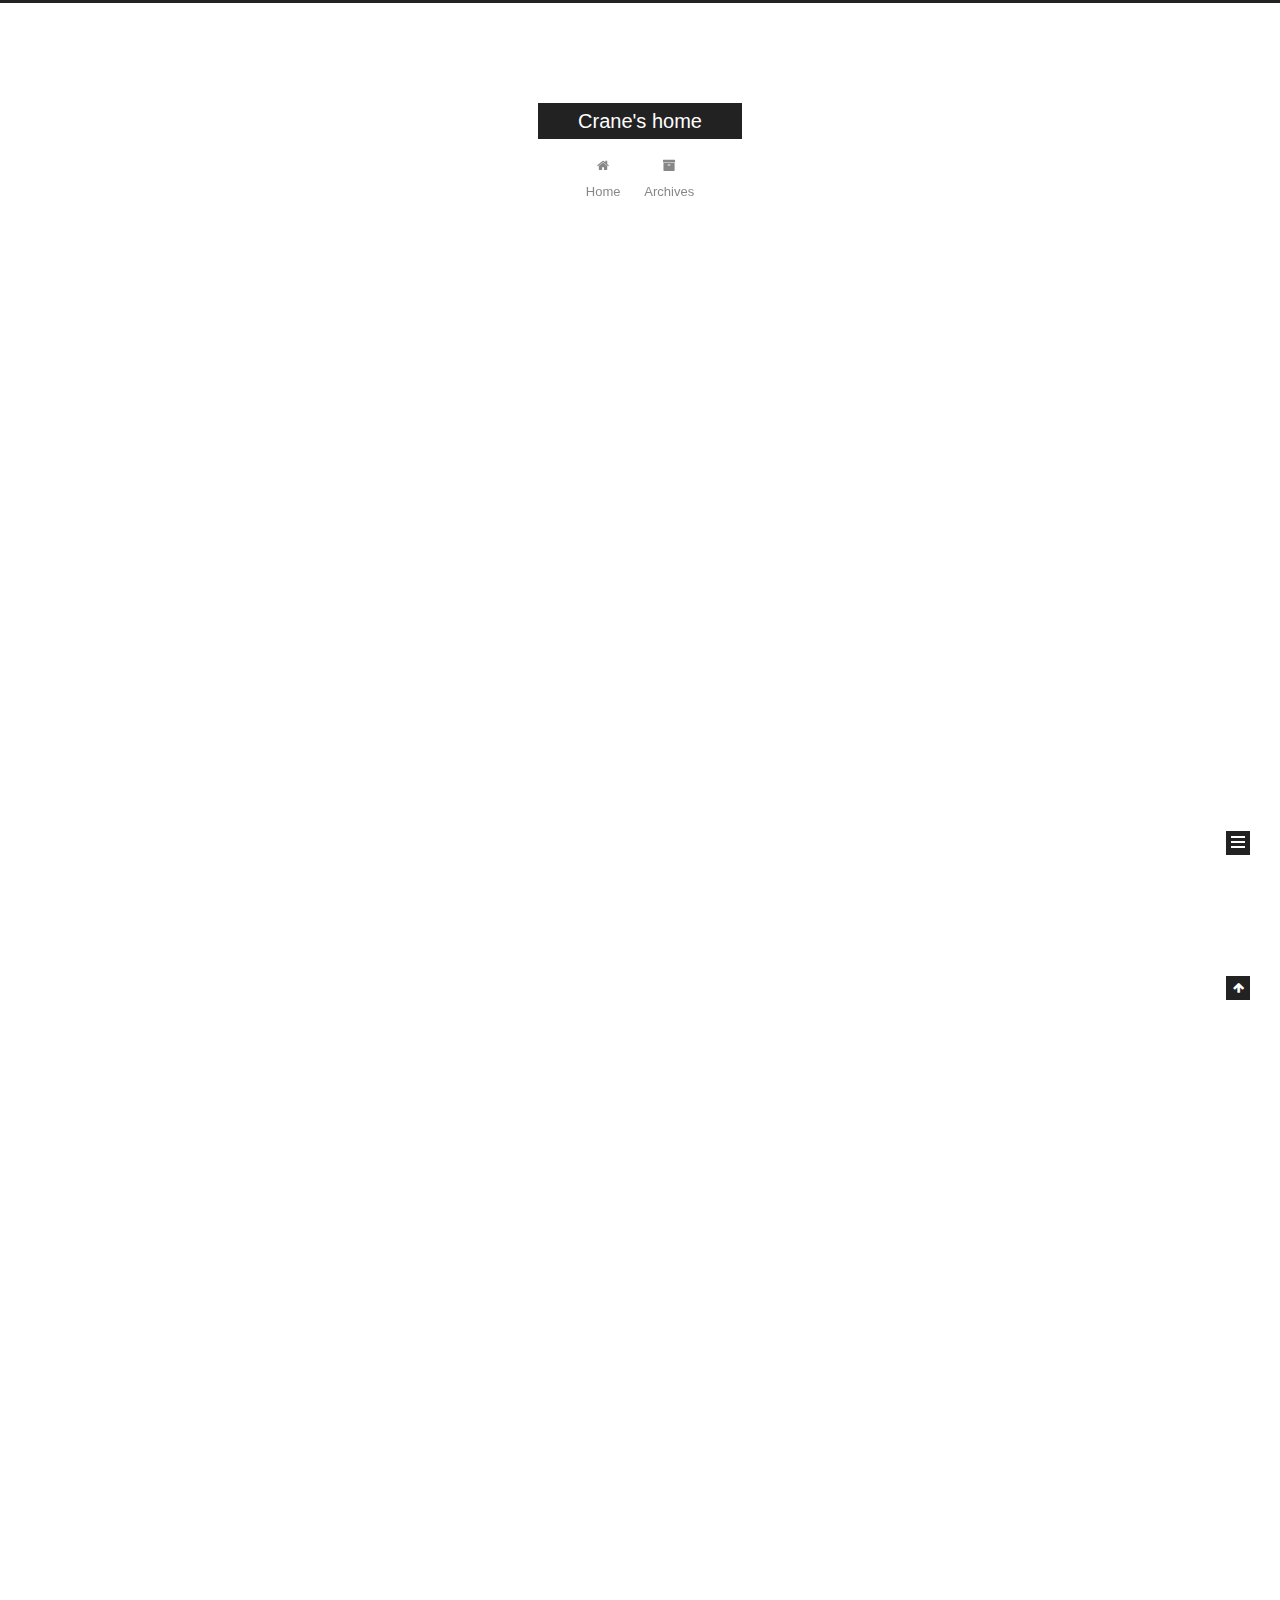
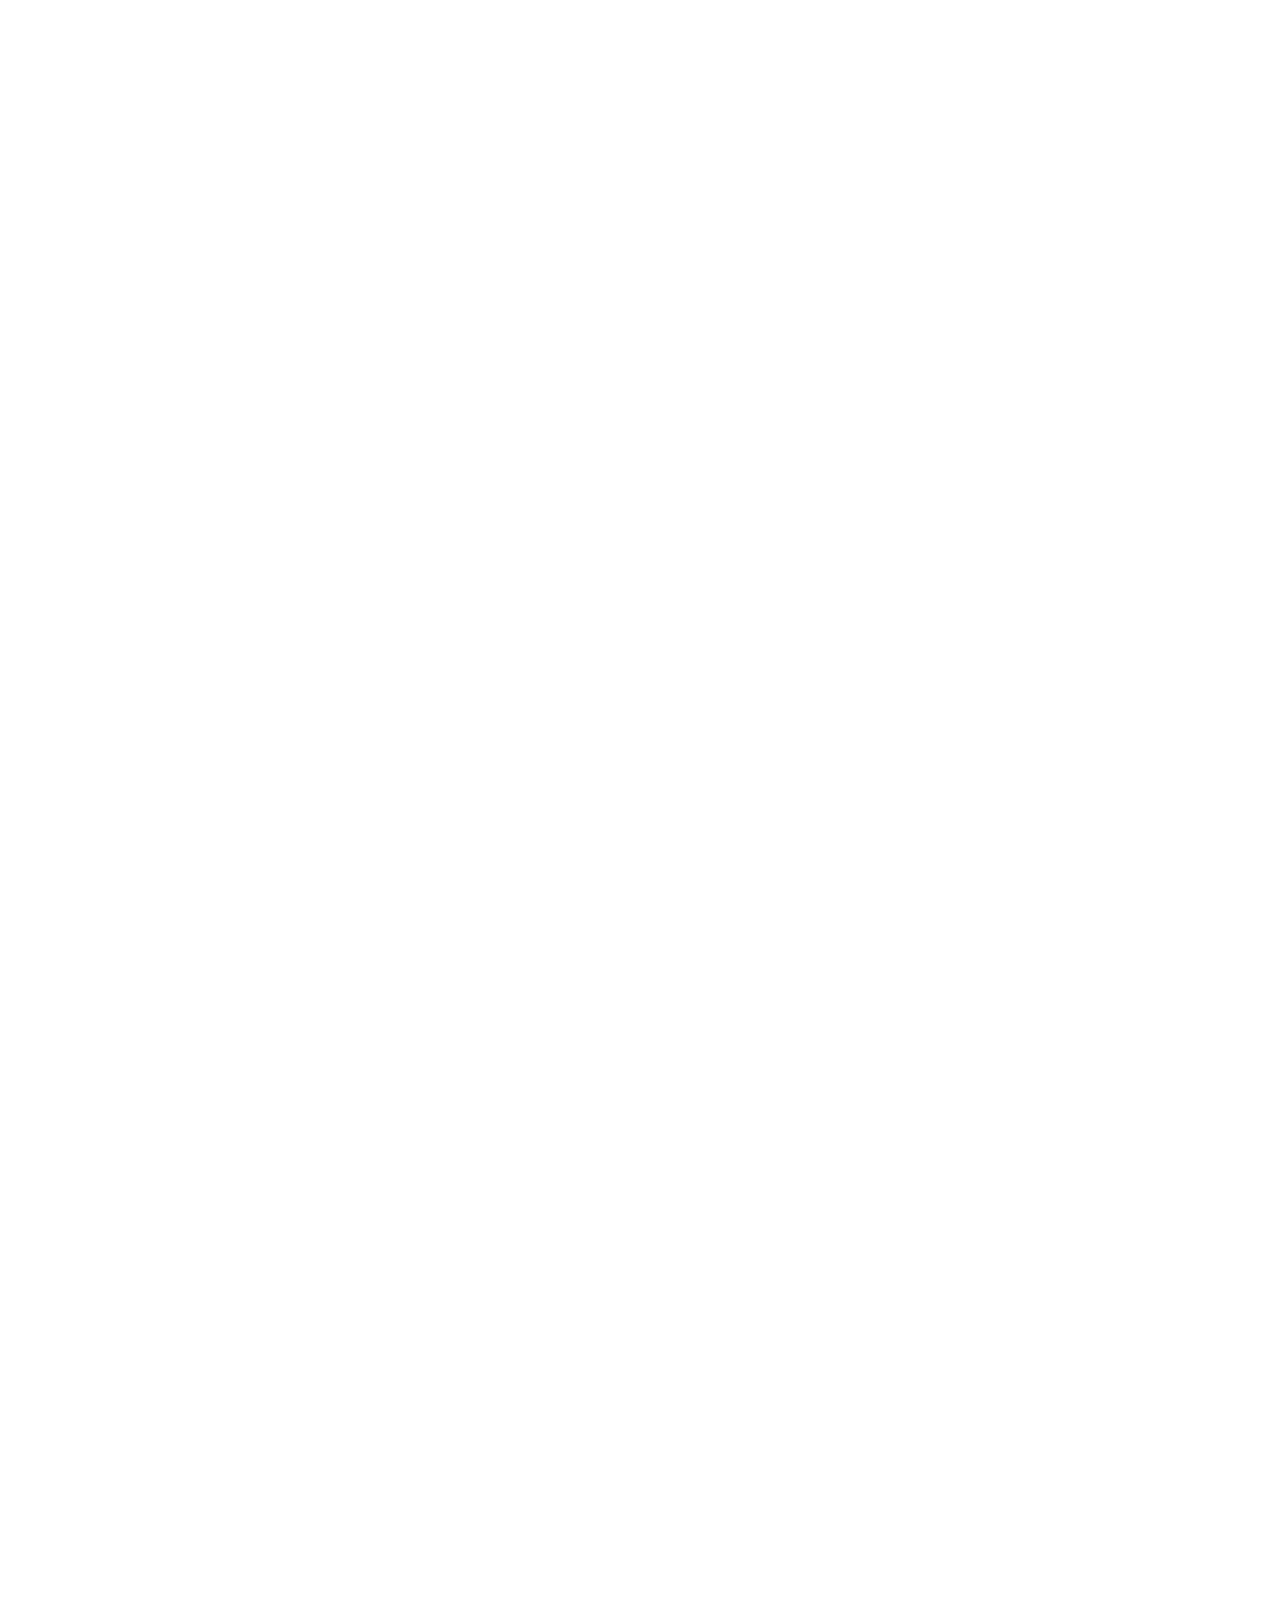
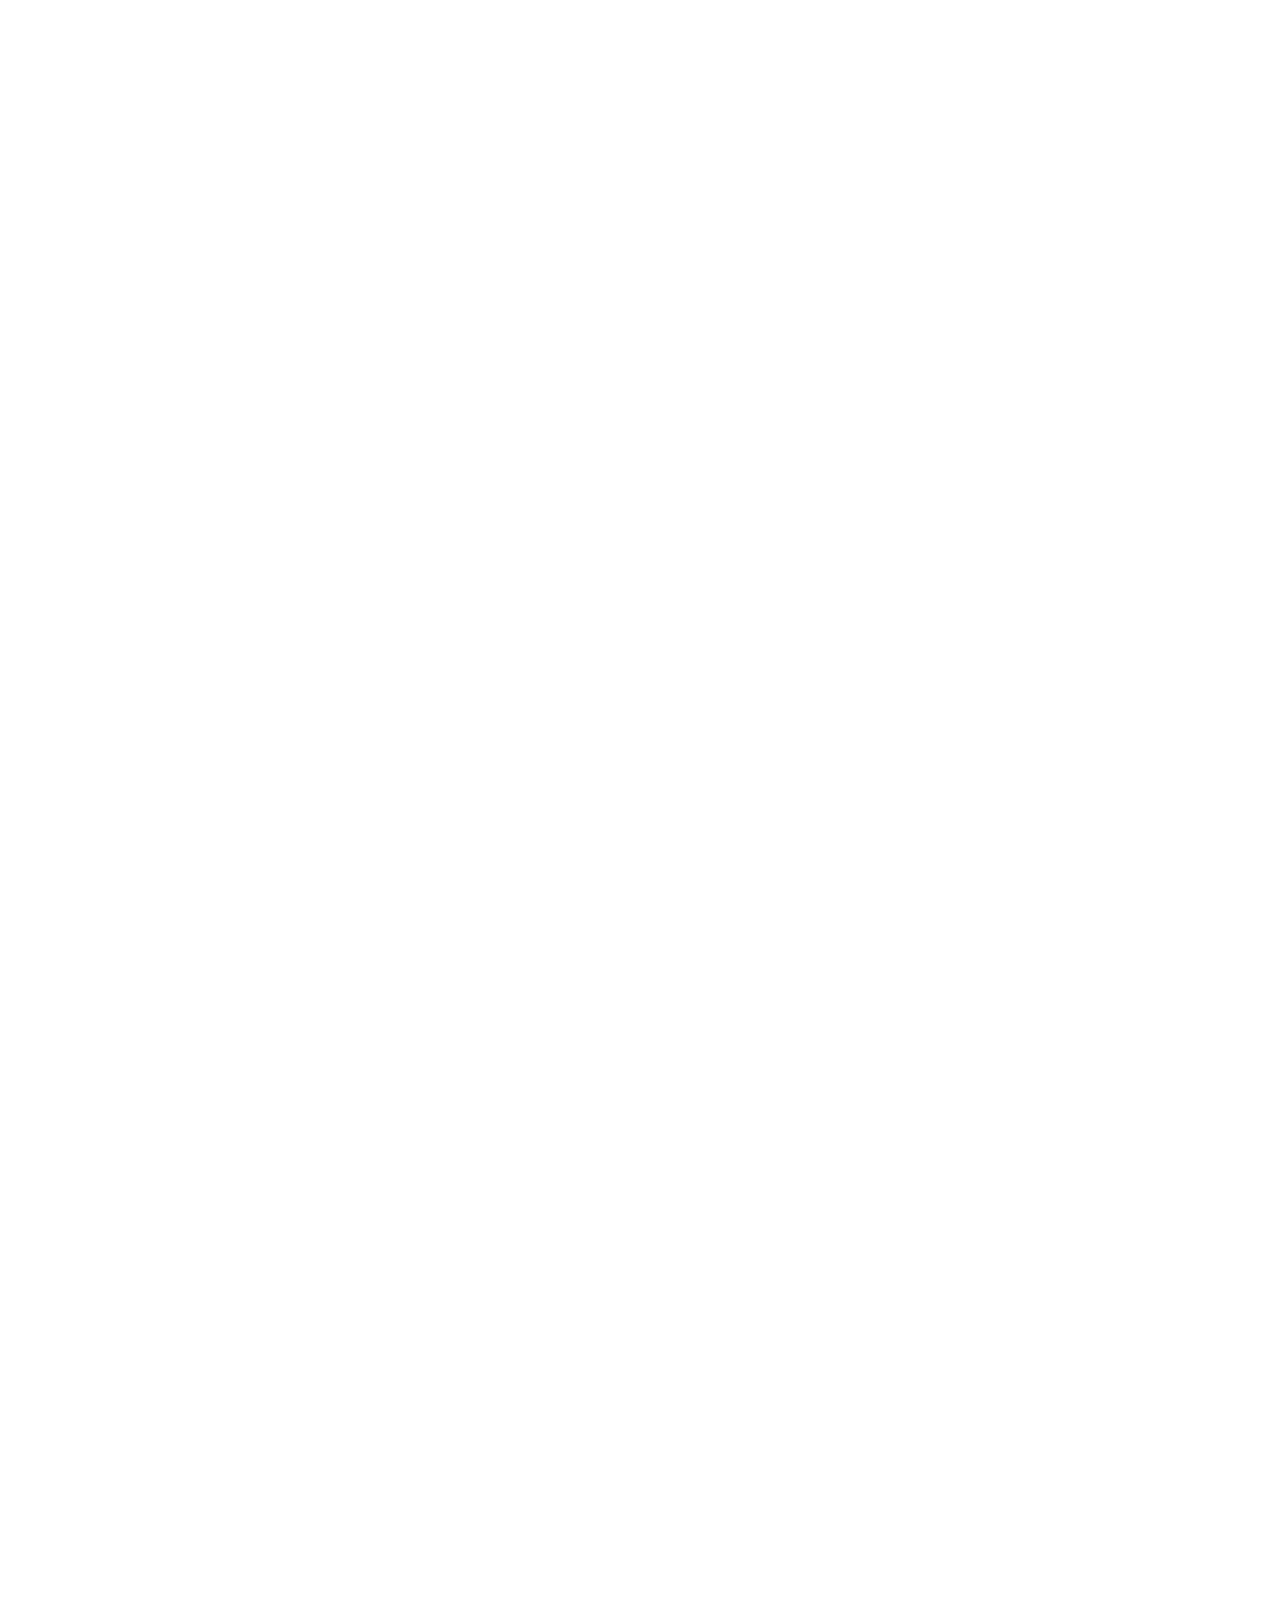
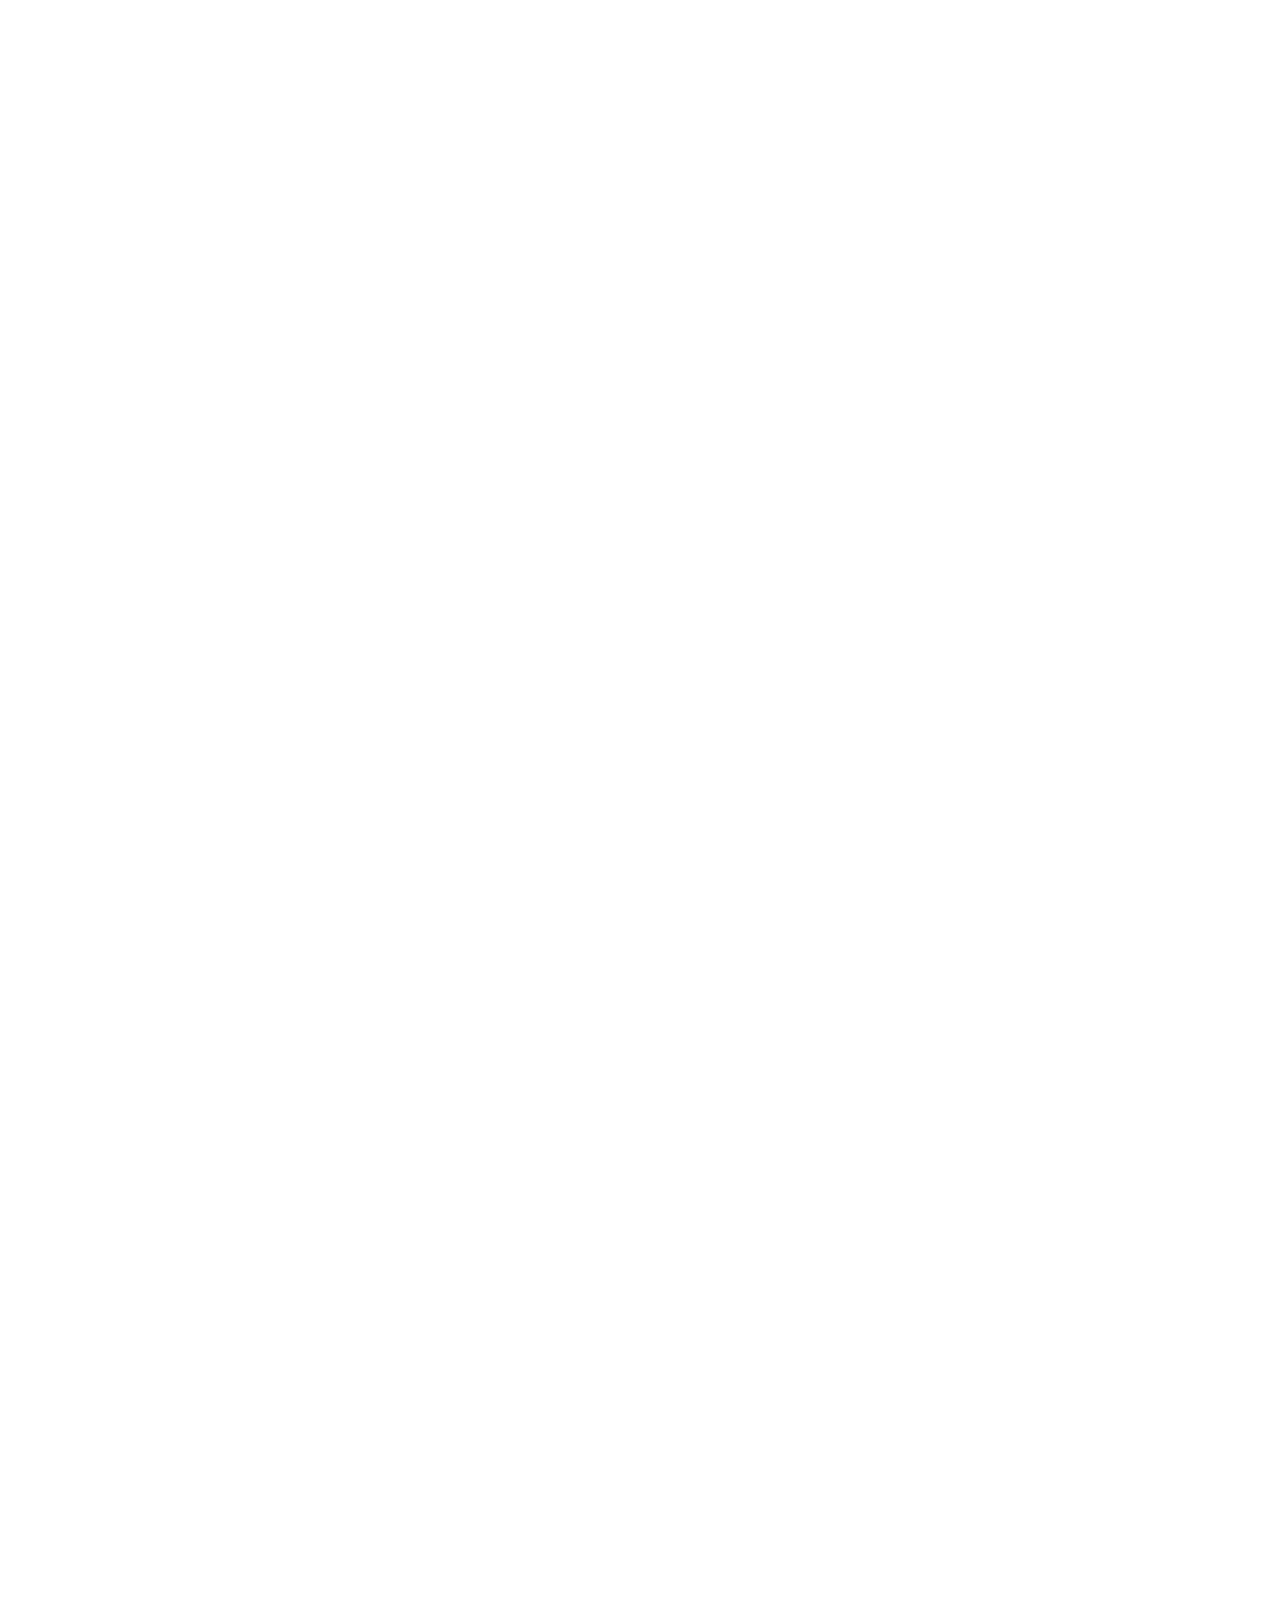
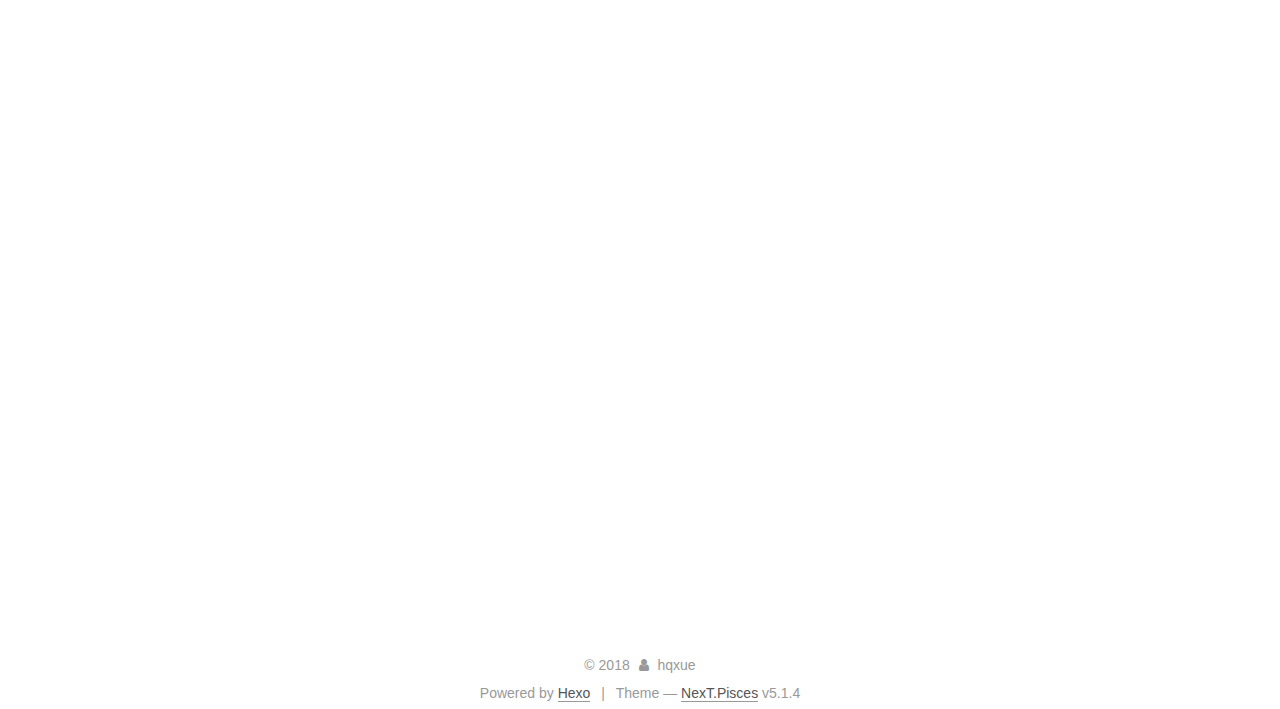
==== commit 4d147e56: "Site updated: 2018-11-12 20:12:41" ====
--- a/index.html
+++ b/index.html
@@ -5,7 +5,7 @@
   
 
 
-<html class="theme-next muse use-motion" lang="">
+<html class="theme-next pisces use-motion" lang="">
 <head><meta name="generator" content="Hexo 3.8.0">
   <meta charset="UTF-8">
 <meta http-equiv="X-UA-Compatible" content="IE=edge">
@@ -80,12 +80,12 @@
 
 
 <meta property="og:type" content="website">
-<meta property="og:title" content="little tips">
+<meta property="og:title" content="Crane&#39;s home">
 <meta property="og:url" content="http://yoursite.com/index.html">
-<meta property="og:site_name" content="little tips">
+<meta property="og:site_name" content="Crane&#39;s home">
 <meta property="og:locale" content="default">
 <meta name="twitter:card" content="summary">
-<meta name="twitter:title" content="little tips">
+<meta name="twitter:title" content="Crane&#39;s home">
 
 
 
@@ -93,7 +93,7 @@
   var NexT = window.NexT || {};
   var CONFIG = {
     root: '/',
-    scheme: 'Muse',
+    scheme: 'Pisces',
     version: '5.1.4',
     sidebar: {"position":"left","display":"post","offset":12,"b2t":false,"scrollpercent":false,"onmobile":false},
     fancybox: true,
@@ -121,7 +121,7 @@
 
 
 
-  <title>little tips</title>
+  <title>Crane's home</title>
   
 
 
@@ -152,7 +152,7 @@
     <div class="custom-logo-site-title">
       <a href="/" class="brand" rel="start">
         <span class="logo-line-before"><i></i></span>
-        <span class="site-title">little tips</span>
+        <span class="site-title">Crane's home</span>
         <span class="logo-line-after"><i></i></span>
       </a>
     </div>
@@ -238,7 +238,7 @@
     </span>
 
     <span hidden itemprop="publisher" itemscope="" itemtype="http://schema.org/Organization">
-      <meta itemprop="name" content="little tips">
+      <meta itemprop="name" content="Crane's home">
     </span>
 
     
@@ -390,7 +390,7 @@
     </span>
 
     <span hidden itemprop="publisher" itemscope="" itemtype="http://schema.org/Organization">
-      <meta itemprop="name" content="little tips">
+      <meta itemprop="name" content="Crane's home">
     </span>
 
     
@@ -547,7 +547,7 @@
     </span>
 
     <span hidden itemprop="publisher" itemscope="" itemtype="http://schema.org/Organization">
-      <meta itemprop="name" content="little tips">
+      <meta itemprop="name" content="Crane's home">
     </span>
 
     
@@ -758,7 +758,7 @@
 
 
 
-  <div class="theme-info">Theme &mdash; <a class="theme-link" target="_blank" href="https://github.com/iissnan/hexo-theme-next">NexT.Muse</a> v5.1.4</div>
+  <div class="theme-info">Theme &mdash; <a class="theme-link" target="_blank" href="https://github.com/iissnan/hexo-theme-next">NexT.Pisces</a> v5.1.4</div>
 
 
 
@@ -858,6 +858,13 @@
   
   
 
+
+  <script type="text/javascript" src="/js/src/affix.js?v=5.1.4"></script>
+
+  <script type="text/javascript" src="/js/src/schemes/pisces.js?v=5.1.4"></script>
+
+
+
   
 
   
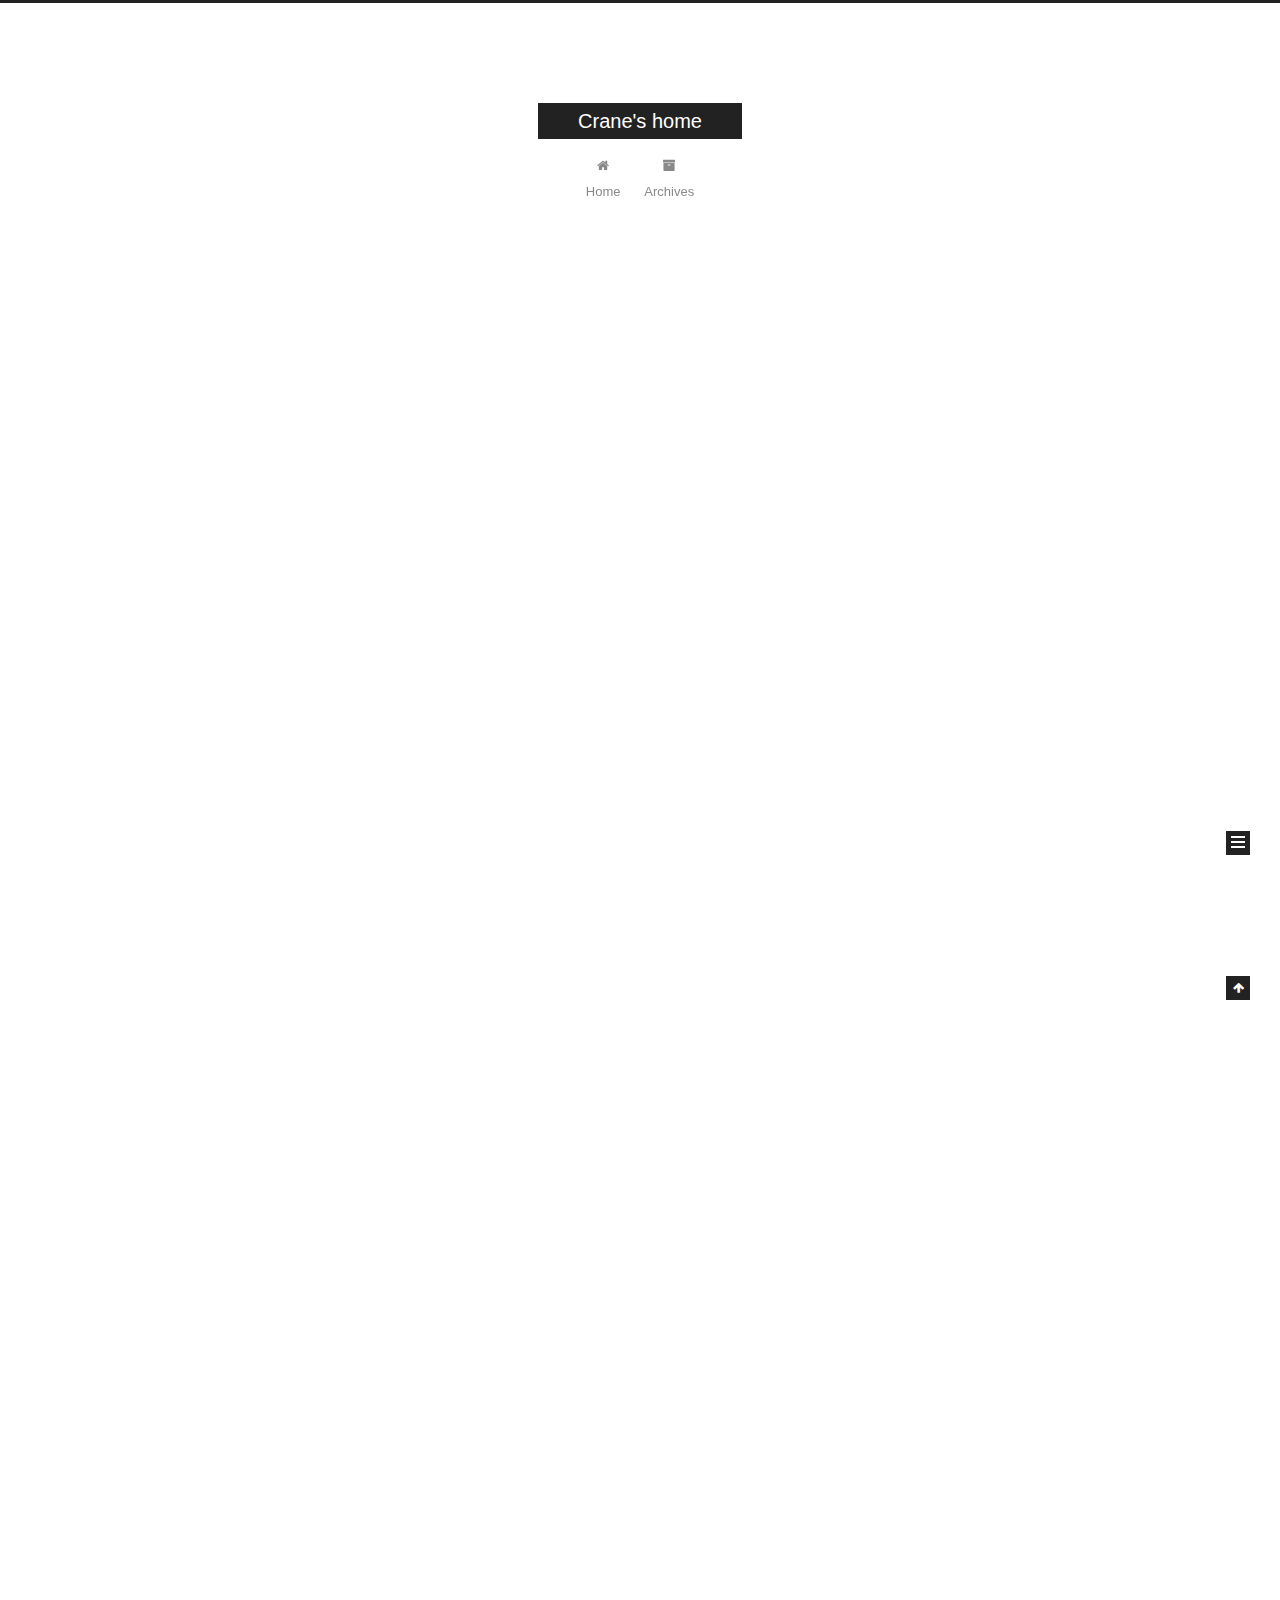
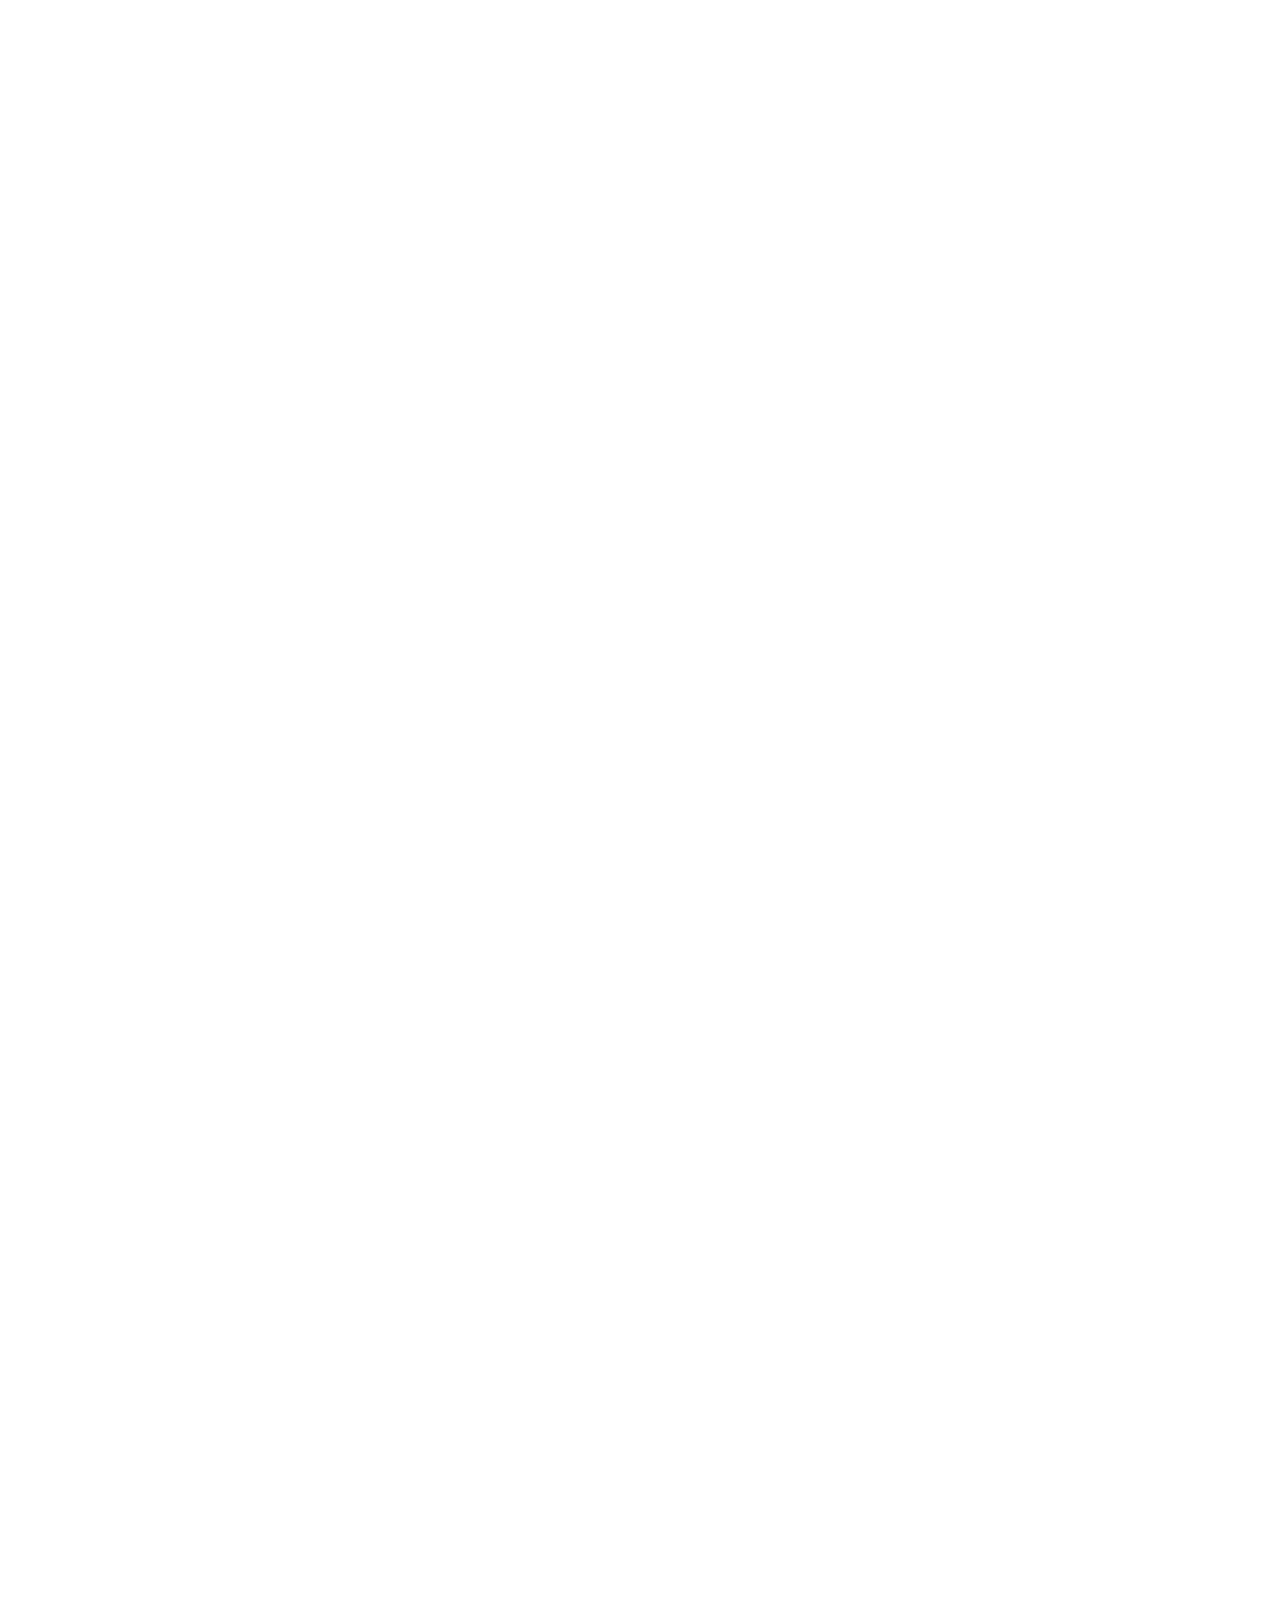
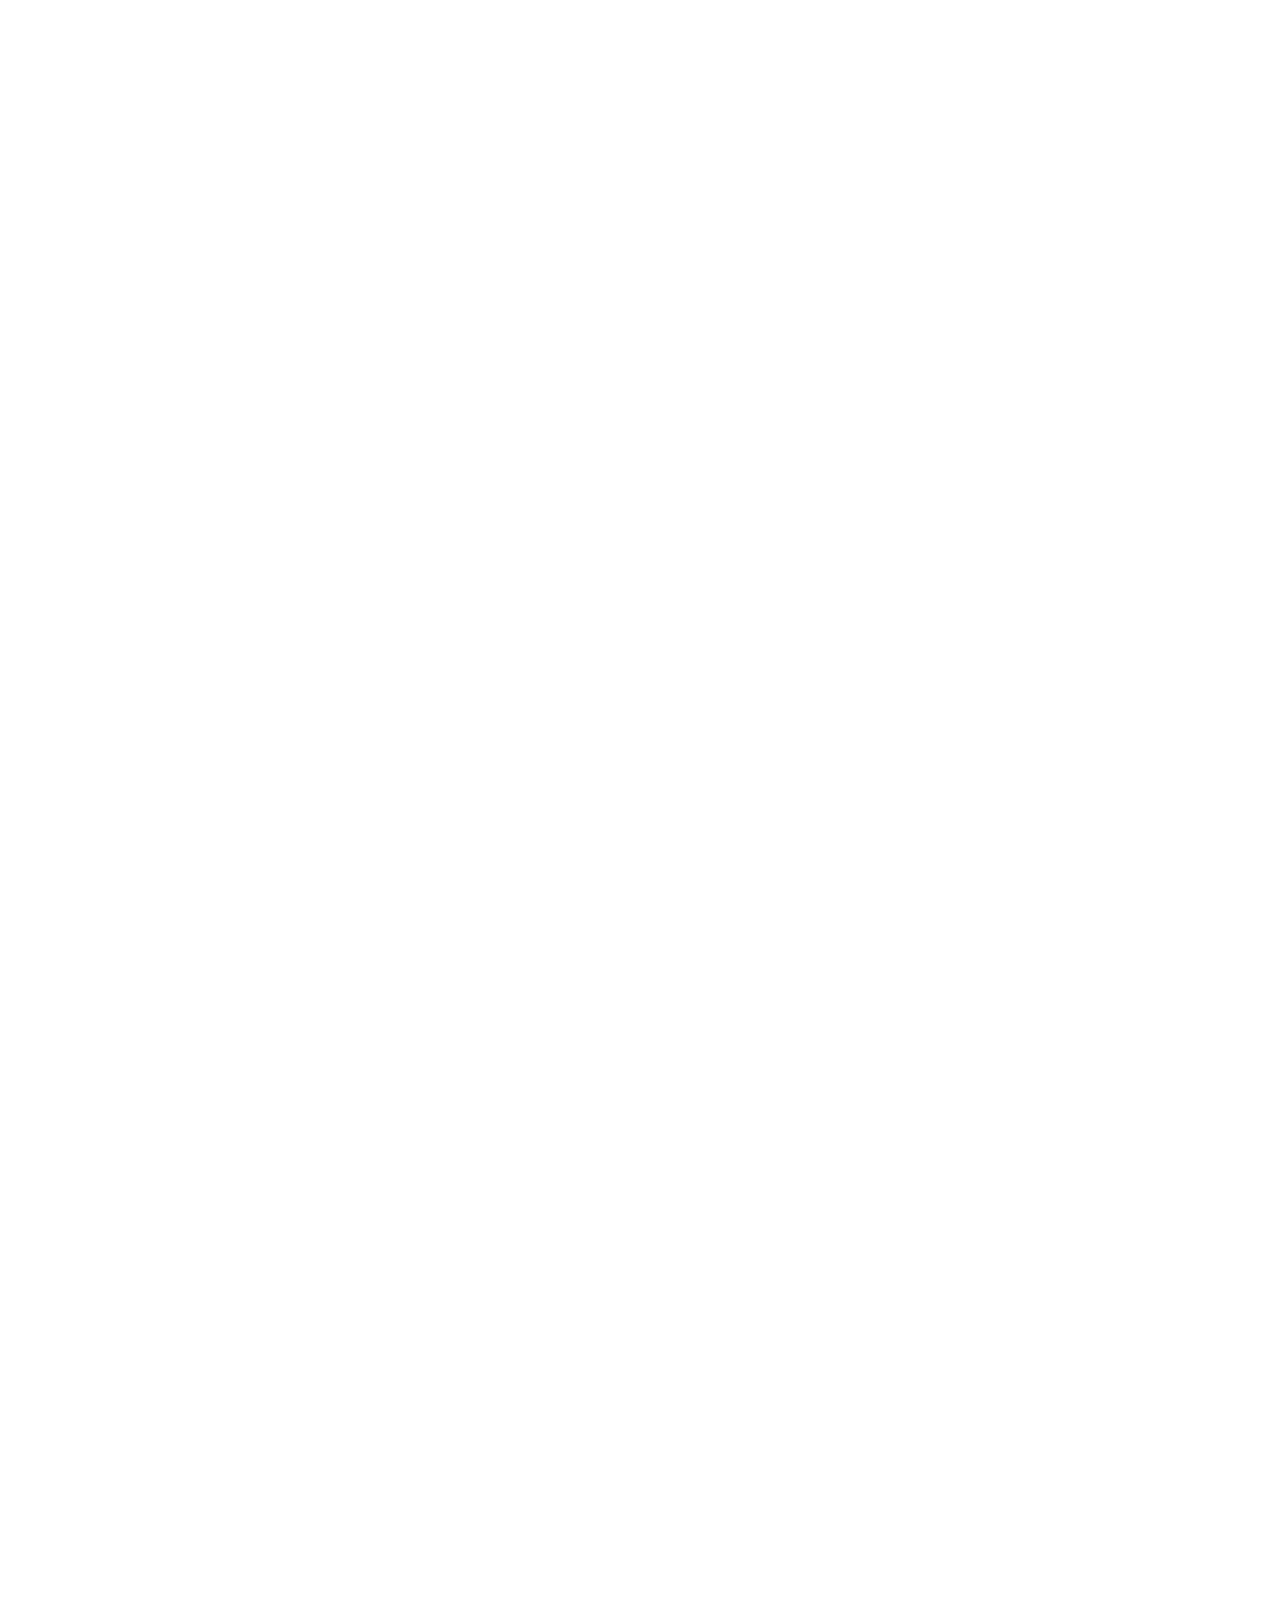
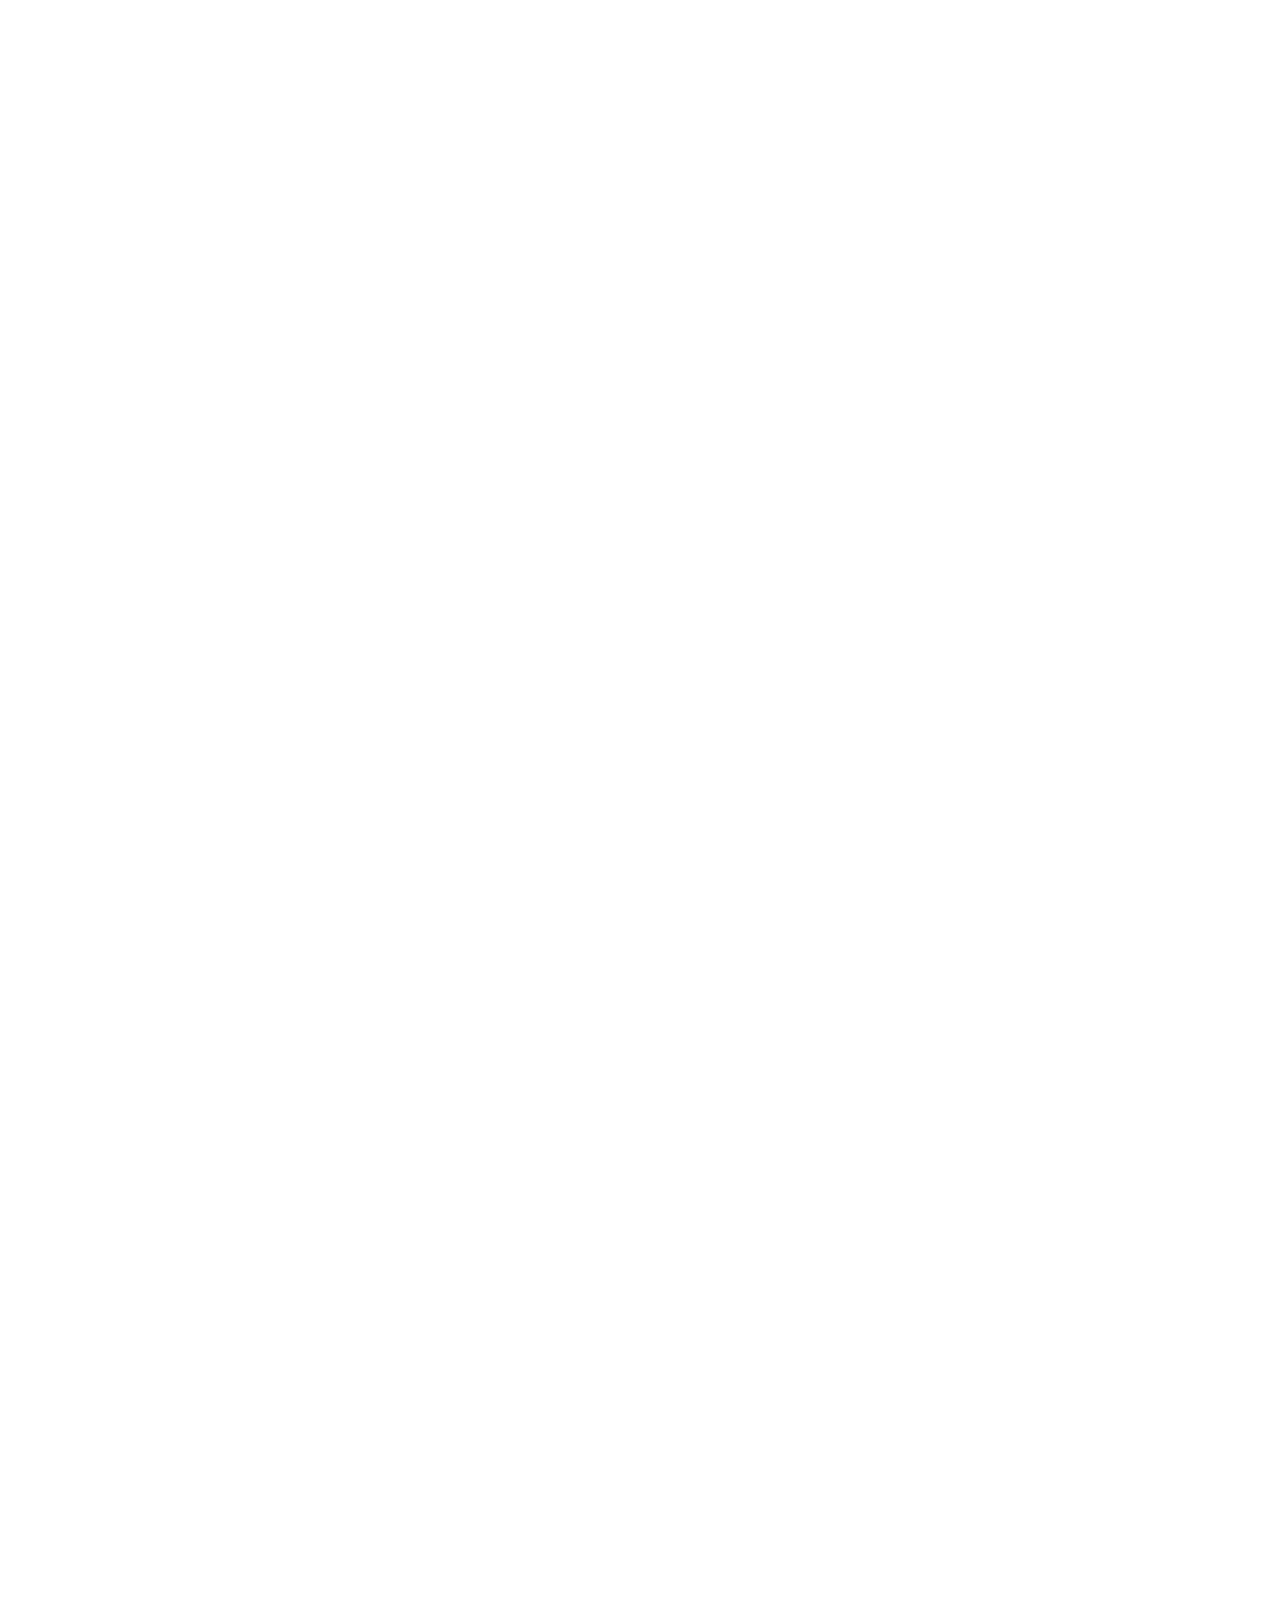
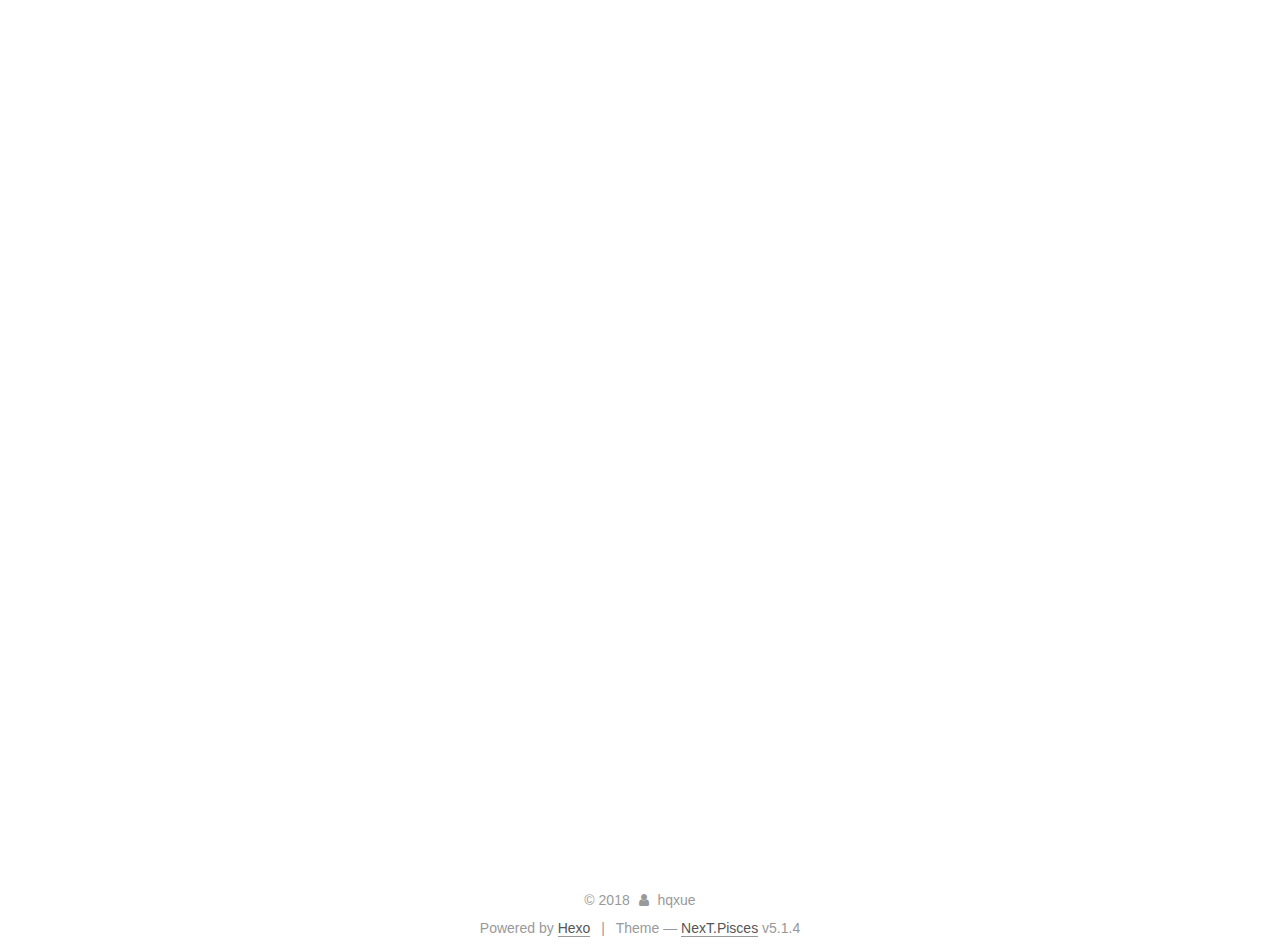
==== commit d6d24930: "Site updated: 2018-11-12 20:21:56" ====
--- a/index.html
+++ b/index.html
@@ -328,9 +328,82 @@
 <p>来将草稿转移到posts文件夹中。</p>
 <p><code>post</code>是文件，可以展现在网站中。</p>
 <h2 id="模板"><a href="#模板" class="headerlink" title="模板"></a>模板</h2><p>新建文章时,hexo会根据scaffolds（模板）文件夹内的相应文件来进行构建。例如：<br><figure class="highlight plain"><table><tr><td class="code"><pre><span class="line">hexo new photo &quot;test&quot;</span><br></pre></td></tr></table></figure></p>
-<p>hexo会扫描scaffolds中是否有名为<code>photo.md</code>的模板。模板中可以用到的变量有：<br>|变量|描述|<br>|—-|—-|<br>|layout|布局|<br>|title| 标题|<br>|date| 日期|<br>可以建立如下内容，之后的文件头会沿用这个<br><figure class="highlight plain"><table><tr><td class="code"><pre><span class="line">---</span><br><span class="line">date: &#123;&#123; date &#125;&#125;</span><br><span class="line">title: &#123;&#123; title &#125;&#125;</span><br><span class="line">layout: &#123;&#123;10&#125;&#125;</span><br><span class="line">tag:</span><br><span class="line">---</span><br></pre></td></tr></table></figure></p>
+<p>hexo会扫描scaffolds中是否有名为<code>photo.md</code>的模板。模板中可以用到的变量有：</p>
+<table>
+<thead>
+<tr>
+<th style="text-align:center">变量</th>
+<th style="text-align:center">描述</th>
+</tr>
+</thead>
+<tbody>
+<tr>
+<td style="text-align:center">layout</td>
+<td style="text-align:center">布局</td>
+</tr>
+<tr>
+<td style="text-align:center">title</td>
+<td style="text-align:center">标题</td>
+</tr>
+<tr>
+<td style="text-align:center">date</td>
+<td style="text-align:center">日期</td>
+</tr>
+</tbody>
+</table>
+<p>可以建立如下内容，之后的文件头会沿用这个<br><figure class="highlight plain"><table><tr><td class="code"><pre><span class="line">---</span><br><span class="line">date: &#123;&#123; date &#125;&#125;</span><br><span class="line">title: &#123;&#123; title &#125;&#125;</span><br><span class="line">layout: &#123;&#123;10&#125;&#125;</span><br><span class="line">tag:</span><br><span class="line">---</span><br></pre></td></tr></table></figure></p>
 <h1 id="Front-matter"><a href="#Front-matter" class="headerlink" title="Front-matter"></a>Front-matter</h1><p>Front-matter 是文件最上方以 — 分隔的区域，用于指定个别文件的变量，举例来说：<br><figure class="highlight plain"><table><tr><td class="code"><pre><span class="line">---</span><br><span class="line">title: Hello World</span><br><span class="line">date: 2013/7/13 20:46:25</span><br><span class="line">tags:</span><br><span class="line">---</span><br></pre></td></tr></table></figure></p>
-<p>以下是预先定义的参数，您可在模板中使用这些参数值并加以利用。<br>|参数|描述|默认值|<br>|—|—-|—–|<br>|layout|    布局|<br>|title|    标题<br>|date    |建立日期        |文件建立日期<br>|updated|    更新日期    |文件更新日期<br>|comments|    开启文章的评论功能    |true<br>|tags    |标签（不适用于分页）<br>|categories|    分类（不适用于分页）<br>|permalink    |覆盖文章网址    </p>
+<p>以下是预先定义的参数，您可在模板中使用这些参数值并加以利用。</p>
+<table>
+<thead>
+<tr>
+<th>参数</th>
+<th>描述</th>
+<th>默认值</th>
+</tr>
+</thead>
+<tbody>
+<tr>
+<td>layout</td>
+<td>布局</td>
+<td></td>
+</tr>
+<tr>
+<td>title</td>
+<td>标题</td>
+<td></td>
+</tr>
+<tr>
+<td>date</td>
+<td>建立日期</td>
+<td>文件建立日期</td>
+</tr>
+<tr>
+<td>updated</td>
+<td>更新日期</td>
+<td>文件更新日期</td>
+</tr>
+<tr>
+<td>comments</td>
+<td>开启文章的评论功能</td>
+<td>true</td>
+</tr>
+<tr>
+<td>tags</td>
+<td>标签（不适用于分页）</td>
+<td></td>
+</tr>
+<tr>
+<td>categories</td>
+<td>分类（不适用于分页）</td>
+<td></td>
+</tr>
+<tr>
+<td>permalink</td>
+<td>覆盖文章网址</td>
+</tr>
+</tbody>
+</table>
 <h2 id="标签和分类"><a href="#标签和分类" class="headerlink" title="标签和分类"></a>标签和分类</h2><p>其中tags和categories看起来类似，但是tags没有顺序和层次，而categories有着顺序和层次。</p>
 <figure class="highlight plain"><table><tr><td class="code"><pre><span class="line">categories:</span><br><span class="line">- Diary</span><br><span class="line">tags:</span><br><span class="line">- PS3</span><br><span class="line">- Games</span><br></pre></td></tr></table></figure>
 
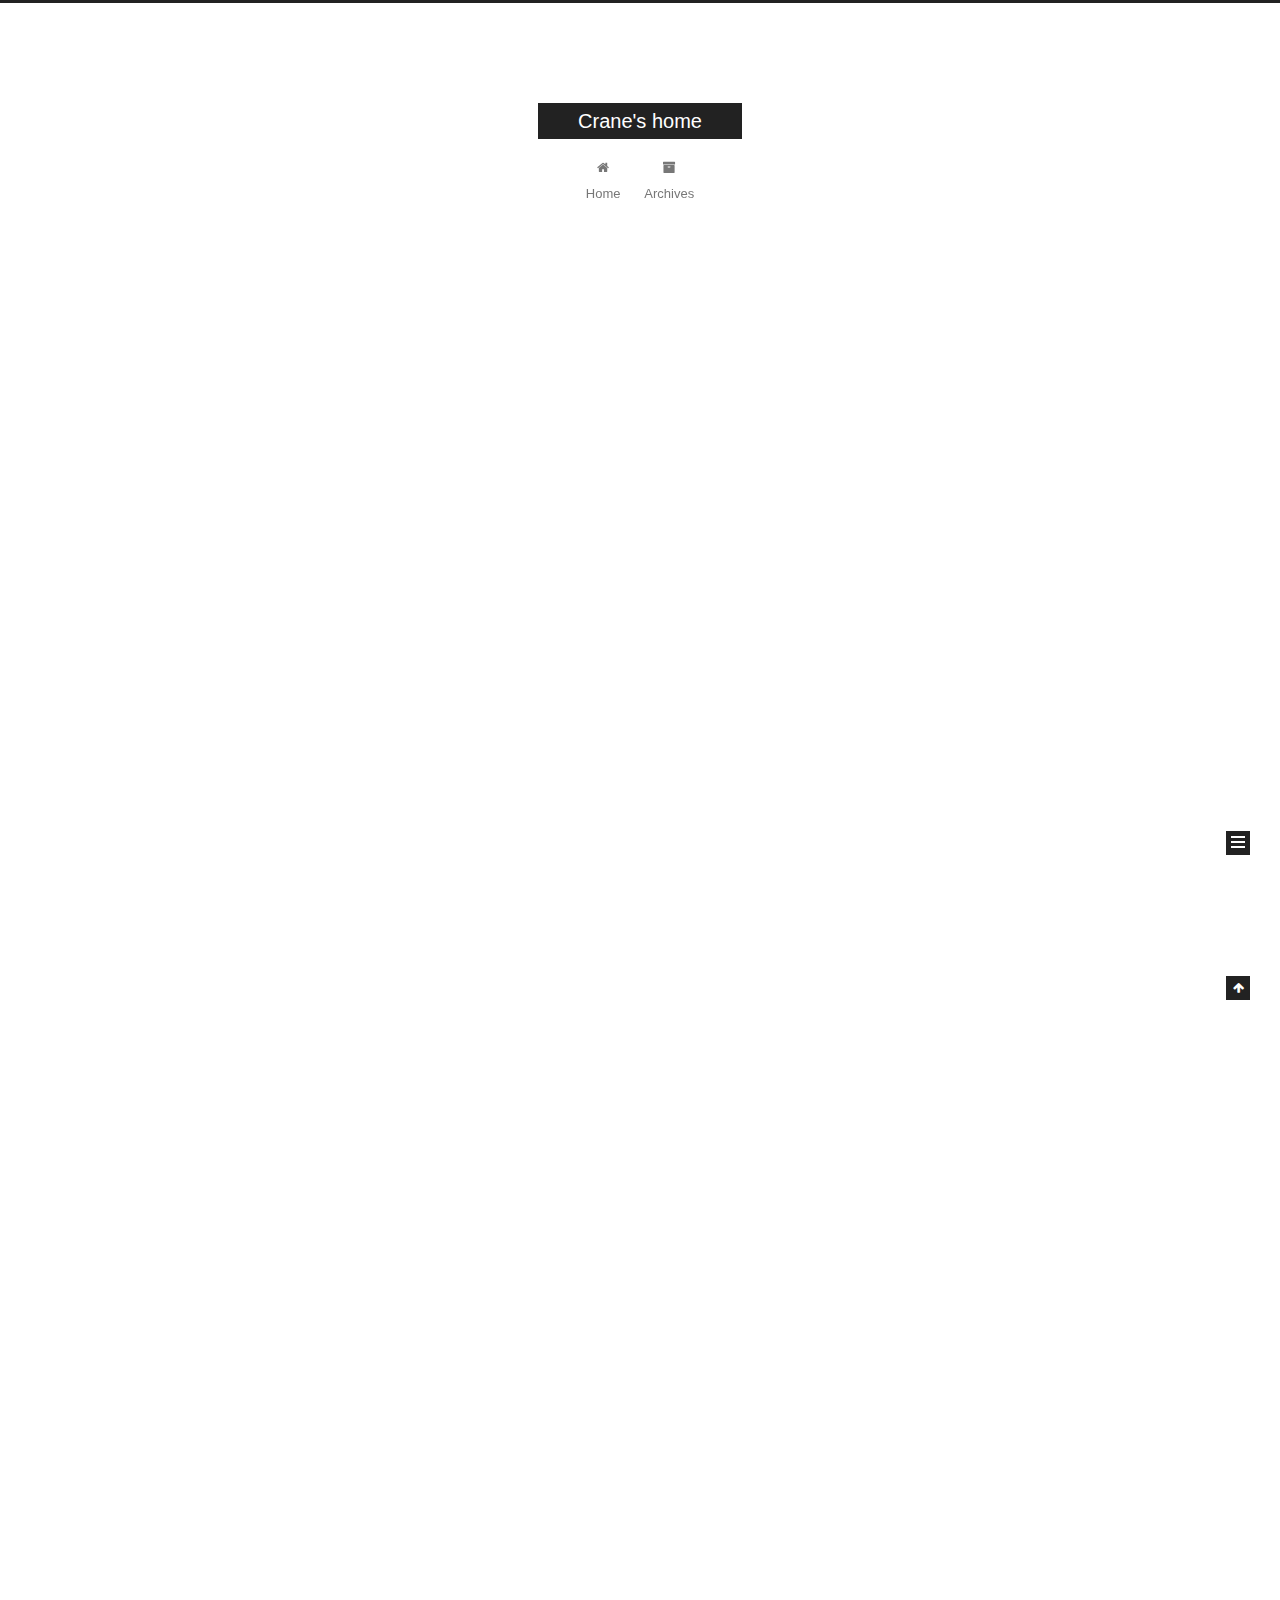
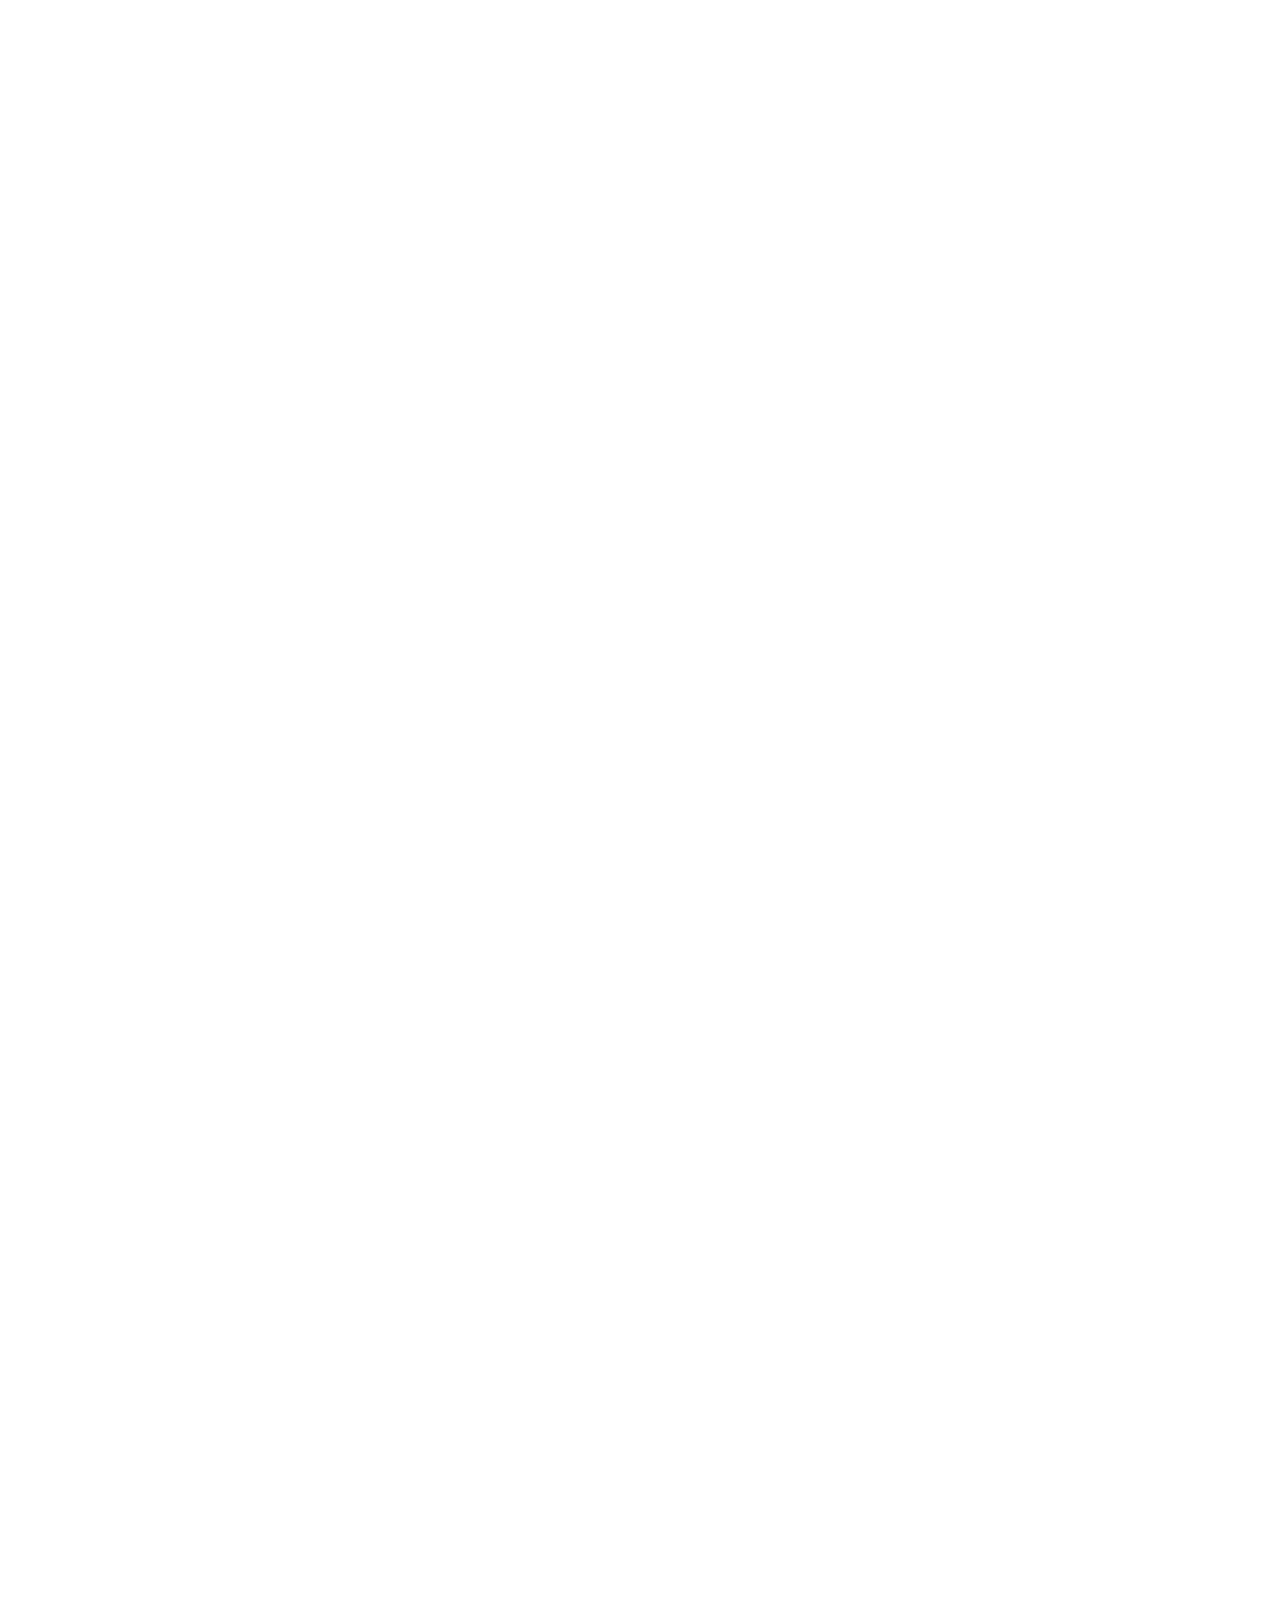
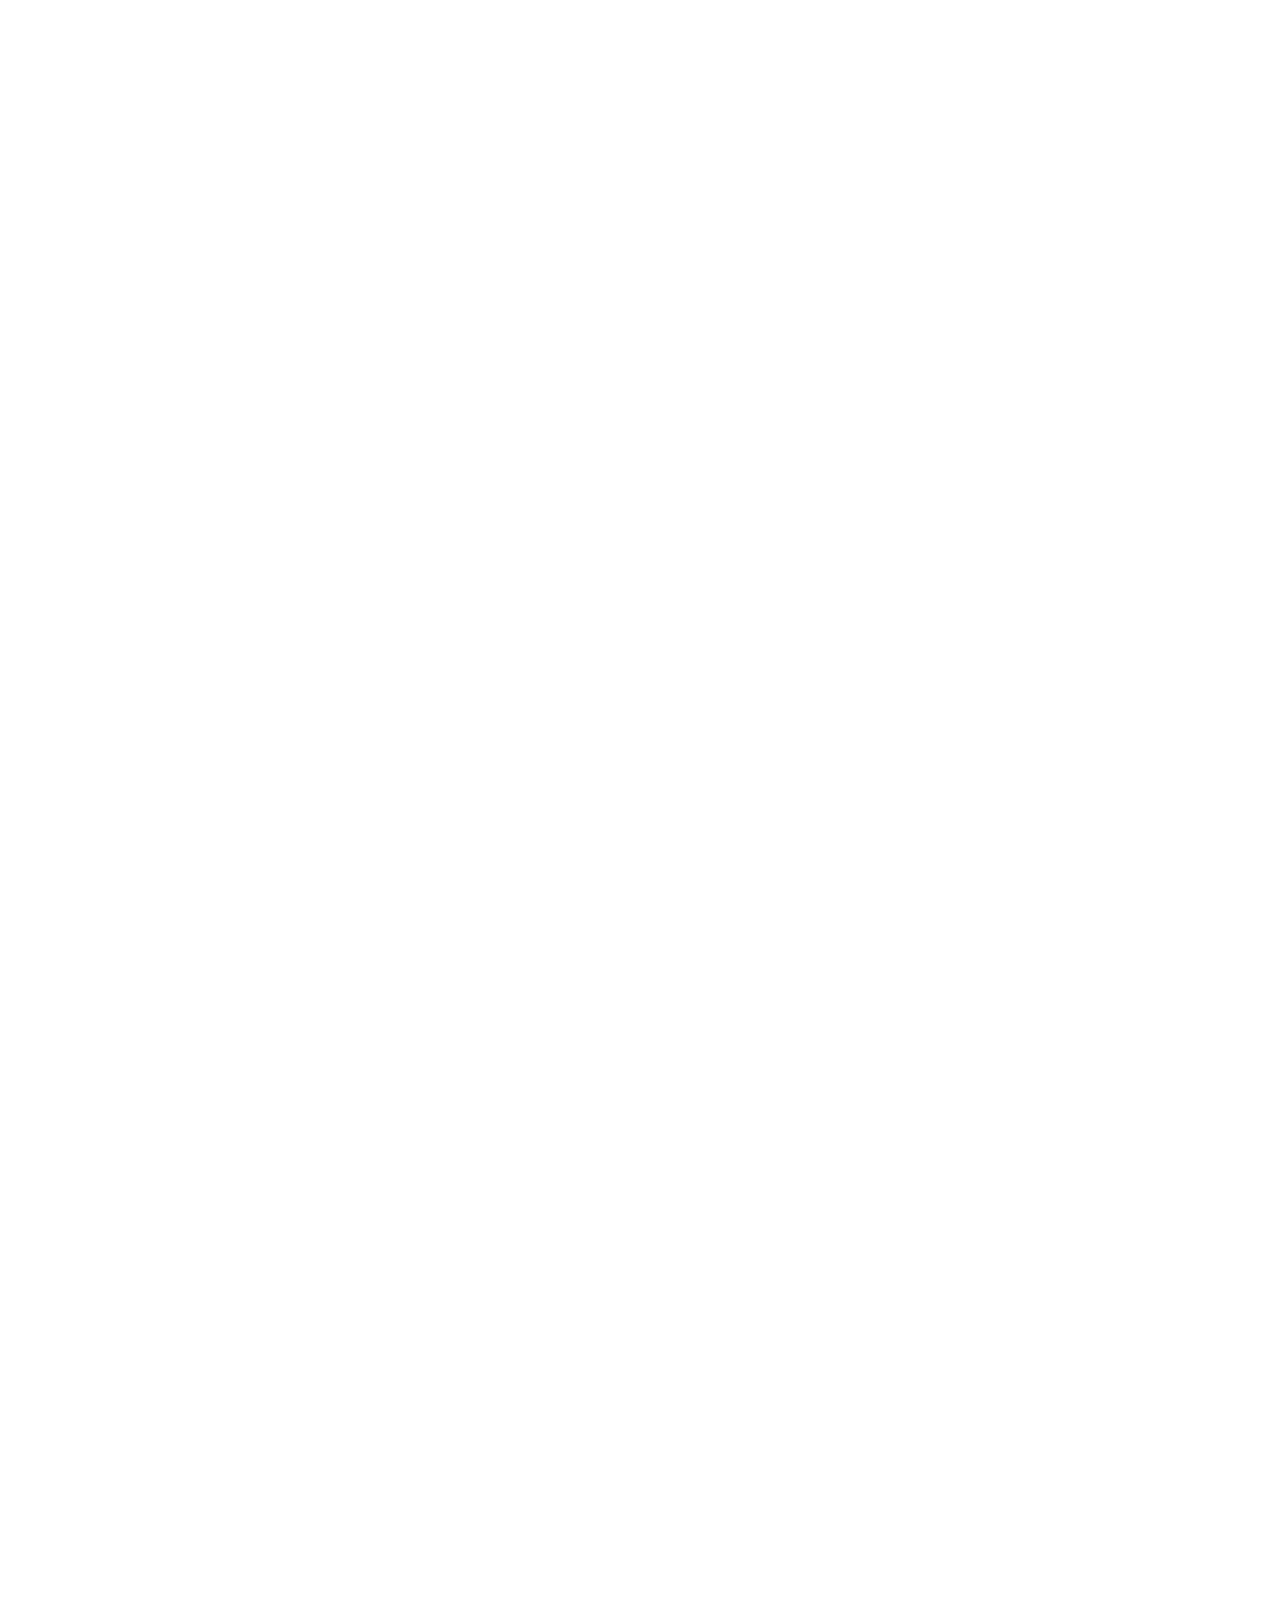
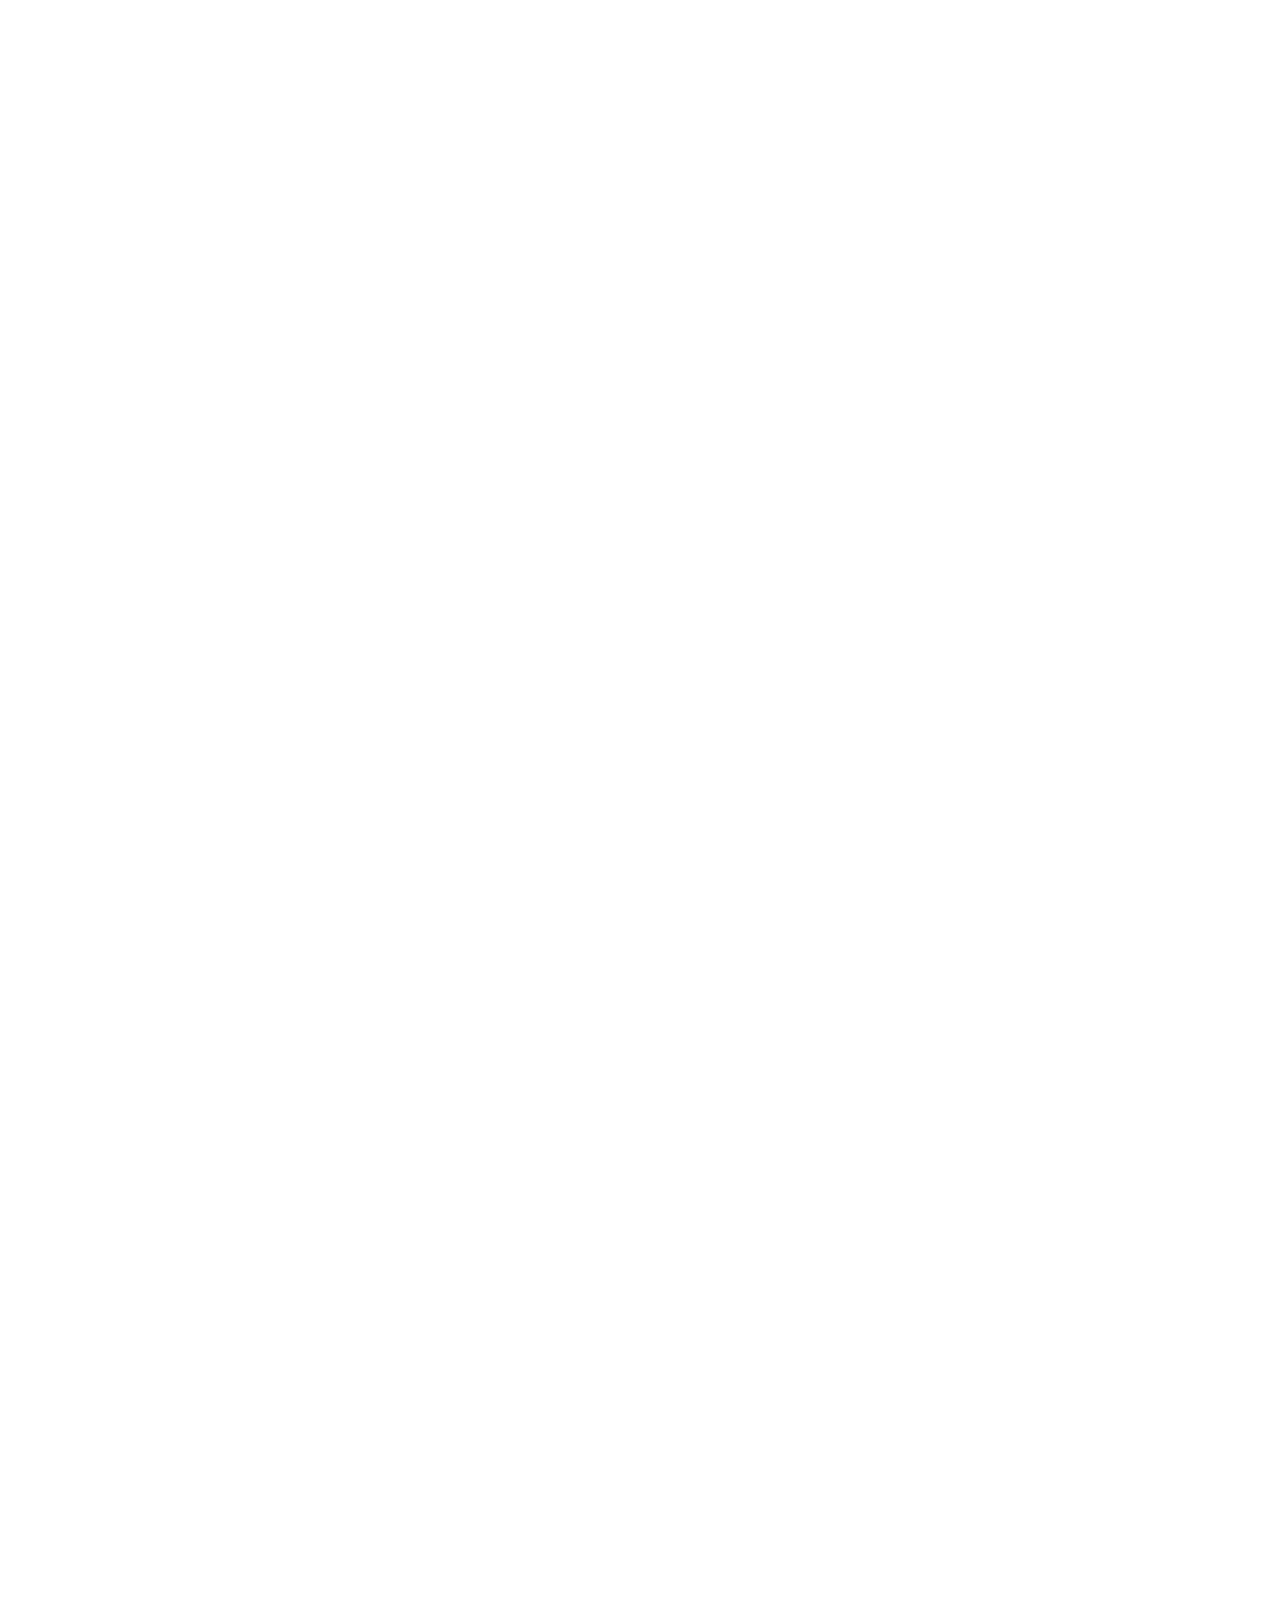
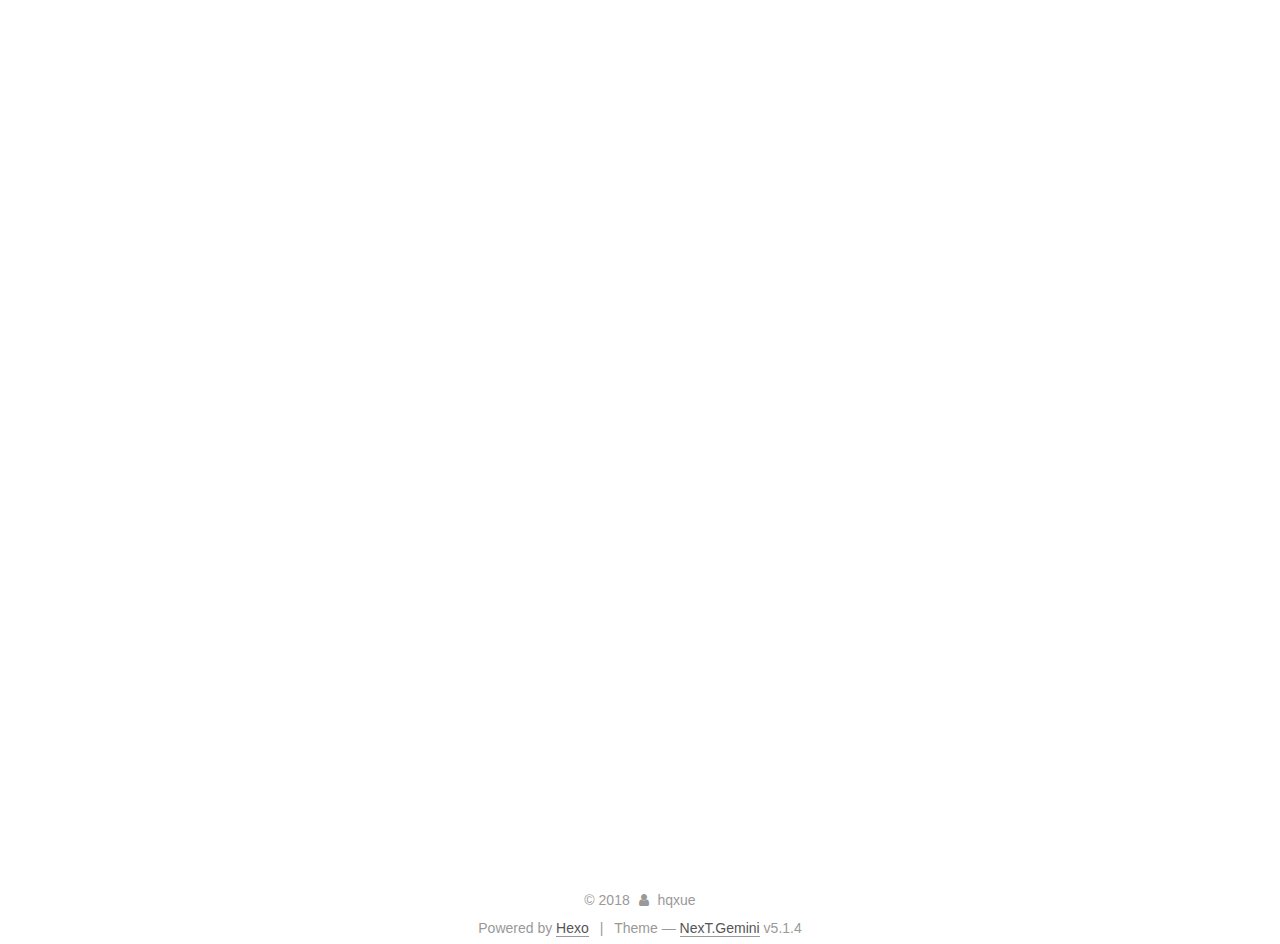
==== commit ea68fb40: "Site updated: 2018-11-12 20:24:28" ====
--- a/index.html
+++ b/index.html
@@ -5,7 +5,7 @@
   
 
 
-<html class="theme-next pisces use-motion" lang="">
+<html class="theme-next gemini use-motion" lang="">
 <head><meta name="generator" content="Hexo 3.8.0">
   <meta charset="UTF-8">
 <meta http-equiv="X-UA-Compatible" content="IE=edge">
@@ -93,7 +93,7 @@
   var NexT = window.NexT || {};
   var CONFIG = {
     root: '/',
-    scheme: 'Pisces',
+    scheme: 'Gemini',
     version: '5.1.4',
     sidebar: {"position":"left","display":"post","offset":12,"b2t":false,"scrollpercent":false,"onmobile":false},
     fancybox: true,
@@ -831,7 +831,7 @@
 
 
 
-  <div class="theme-info">Theme &mdash; <a class="theme-link" target="_blank" href="https://github.com/iissnan/hexo-theme-next">NexT.Pisces</a> v5.1.4</div>
+  <div class="theme-info">Theme &mdash; <a class="theme-link" target="_blank" href="https://github.com/iissnan/hexo-theme-next">NexT.Gemini</a> v5.1.4</div>
 
 
 
